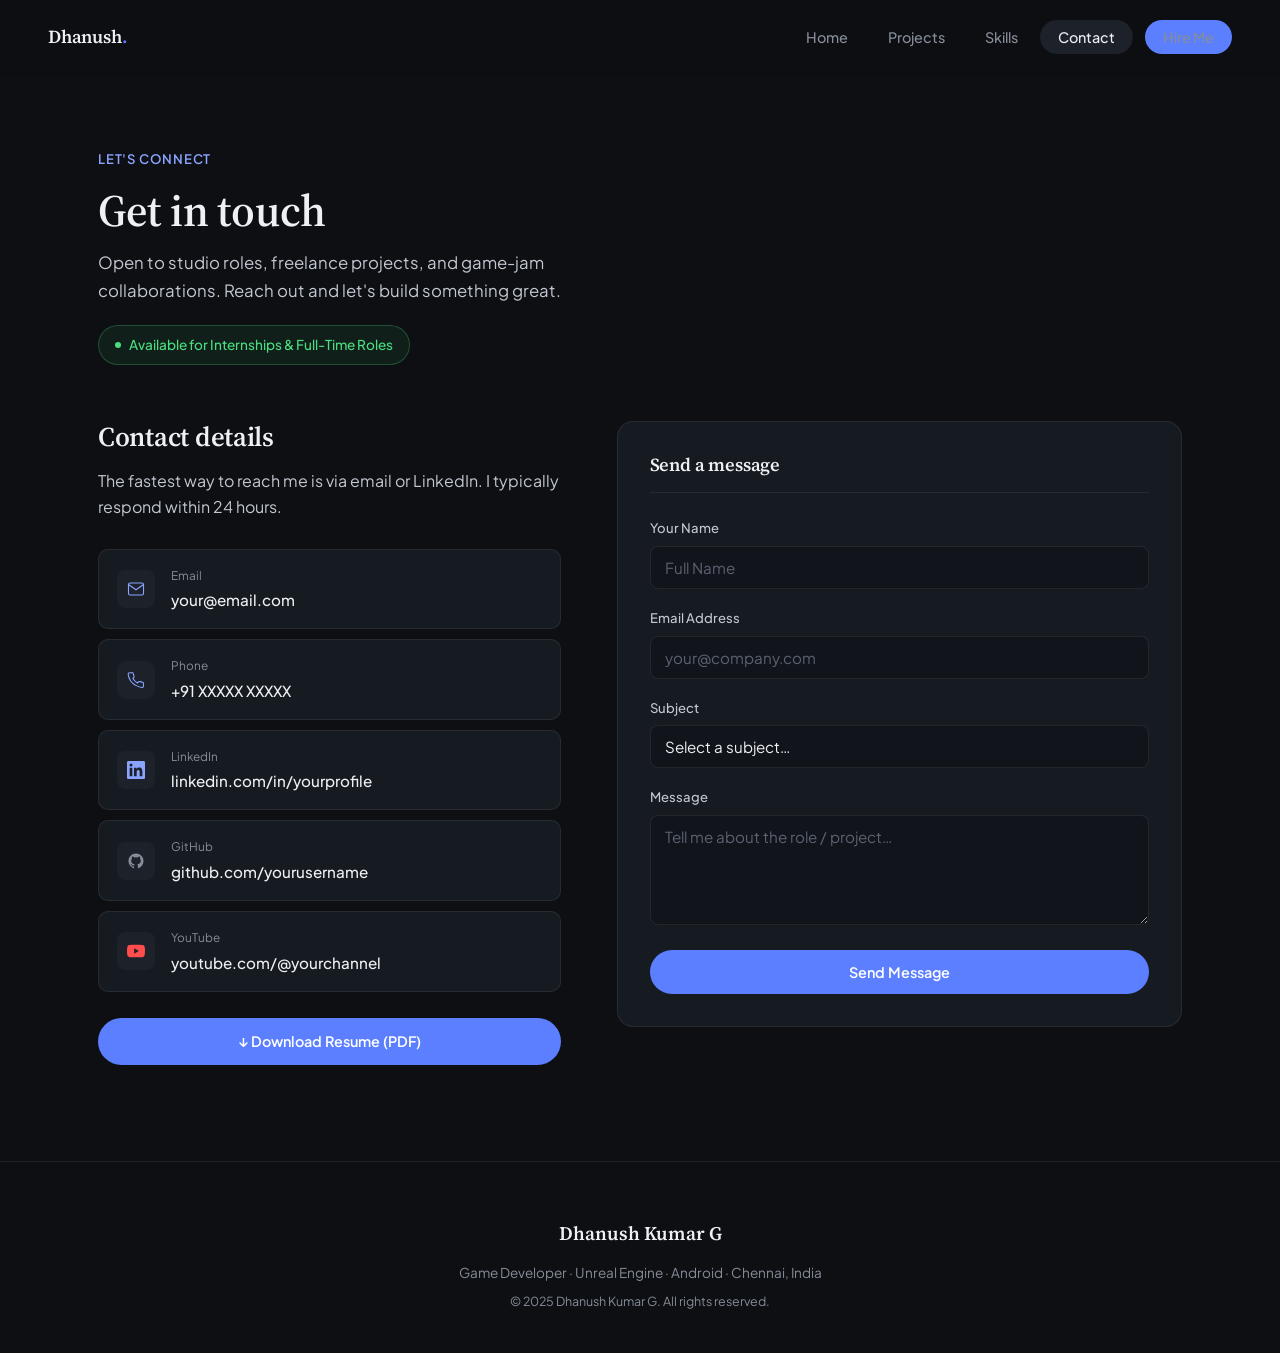
==== contact.html @ fd30767d "Donenewprofessional" ====
<!DOCTYPE html>
<html lang="en">
<head>
  <meta charset="UTF-8">
  <meta name="viewport" content="width=device-width, initial-scale=1.0">
  <title>Contact | Dhanush Kumar G</title>
  <link rel="preconnect" href="https://fonts.googleapis.com">
  <link rel="preconnect" href="https://fonts.gstatic.com" crossorigin>
  <link href="https://fonts.googleapis.com/css2?family=Plus+Jakarta+Sans:wght@300;400;500;600;700;800&family=Source+Serif+4:opsz,wght@8..60,400;8..60,500;8..60,600&display=swap" rel="stylesheet">
  <link rel="stylesheet" href="style.css">
</head>
<body>

<!-- NAVBAR -->
<nav class="navbar" id="navbar">
  <div class="logo">Dhanush<span>.</span></div>
  <button class="nav-toggle" id="navToggle" aria-label="Toggle navigation">
    <span></span><span></span><span></span>
  </button>
  <ul class="nav-links" id="navLinks">
    <li><a href="index.html">Home</a></li>
    <li><a href="projects.html">Projects</a></li>
    <li><a href="skills.html">Skills</a></li>
    <li><a href="contact.html" class="active">Contact</a></li>
    <li><a href="contact.html" class="nav-cta">Hire Me</a></li>
  </ul>
</nav>

<div class="page-content">

  <div class="page-header reveal">
    <div class="section-label">Let's Connect</div>
    <h1>Get in touch</h1>
    <p>
      Open to studio roles, freelance projects, and game-jam collaborations.
      Reach out and let's build something great.
    </p>
    <div style="margin-top:20px;">
      <div class="avail-badge">
        <span class="avail-dot"></span>
        Available for Internships &amp; Full-Time Roles
      </div>
    </div>
  </div>

  <div class="section" style="padding-top:16px;">
    <div class="contact-wrap">

      <!-- LEFT: Contact Info -->
      <div class="contact-info reveal">
        <h2>Contact details</h2>
        <p>The fastest way to reach me is via email or LinkedIn. I typically respond within 24 hours.</p>

        <div class="contact-links">

          <!-- EMAIL — 🔥 REPLACE -->
          <a href="mailto:your@email.com" class="contact-link-item">
            <div class="contact-link-icon">
              <svg viewBox="0 0 24 24" fill="none" stroke="var(--accent-light)" stroke-width="1.5" width="18" height="18">
                <path d="M4 4h16c1.1 0 2 .9 2 2v12c0 1.1-.9 2-2 2H4c-1.1 0-2-.9-2-2V6c0-1.1.9-2 2-2z"/>
                <polyline points="22,6 12,13 2,6"/>
              </svg>
            </div>
            <div>
              <div class="contact-link-label">Email</div>
              <div class="contact-link-value">your@email.com</div>
            </div>
          </a>

          <!-- PHONE — 🔥 REPLACE or remove -->
          <a href="tel:+91XXXXXXXXXX" class="contact-link-item">
            <div class="contact-link-icon">
              <svg viewBox="0 0 24 24" fill="none" stroke="var(--accent-light)" stroke-width="1.5" width="18" height="18">
                <path d="M22 16.92v3a2 2 0 0 1-2.18 2 19.79 19.79 0 0 1-8.63-3.07A19.5 19.5 0 0 1 4.69 13 19.79 19.79 0 0 1 1.61 4.45 2 2 0 0 1 3.58 2.25h3a2 2 0 0 1 2 1.72c.127.96.361 1.903.7 2.81a2 2 0 0 1-.45 2.11L7.91 9.91a16 16 0 0 0 6 6l1.27-1.27a2 2 0 0 1 2.11-.45c.907.339 1.85.573 2.81.7A2 2 0 0 1 22 16.92z"/>
              </svg>
            </div>
            <div>
              <div class="contact-link-label">Phone</div>
              <div class="contact-link-value">+91 XXXXX XXXXX</div>
            </div>
          </a>

          <!-- LINKEDIN — 🔥 REPLACE -->
          <a href="https://linkedin.com/in/yourprofile" target="_blank" class="contact-link-item">
            <div class="contact-link-icon">
              <svg viewBox="0 0 24 24" fill="var(--accent-light)" width="18" height="18">
                <path d="M20.447 20.452h-3.554v-5.569c0-1.328-.027-3.037-1.852-3.037-1.853 0-2.136 1.445-2.136 2.939v5.667H9.351V9h3.414v1.561h.046c.477-.9 1.637-1.85 3.37-1.85 3.601 0 4.267 2.37 4.267 5.455v6.286zM5.337 7.433a2.062 2.062 0 0 1-2.063-2.065 2.064 2.064 0 1 1 2.063 2.065zm1.782 13.019H3.555V9h3.564v11.452zM22.225 0H1.771C.792 0 0 .774 0 1.729v20.542C0 23.227.792 24 1.771 24h20.451C23.2 24 24 23.227 24 22.271V1.729C24 .774 23.2 0 22.222 0h.003z"/>
              </svg>
            </div>
            <div>
              <div class="contact-link-label">LinkedIn</div>
              <div class="contact-link-value">linkedin.com/in/yourprofile</div>
            </div>
          </a>

          <!-- GITHUB — 🔥 REPLACE -->
          <a href="https://github.com/yourusername" target="_blank" class="contact-link-item">
            <div class="contact-link-icon">
              <svg viewBox="0 0 24 24" fill="var(--muted)" width="18" height="18">
                <path d="M12 2C6.477 2 2 6.484 2 12.017c0 4.425 2.865 8.18 6.839 9.504.5.092.682-.217.682-.483 0-.237-.008-.868-.013-1.703-2.782.605-3.369-1.343-3.369-1.343-.454-1.158-1.11-1.466-1.11-1.466-.908-.62.069-.608.069-.608 1.003.07 1.531 1.032 1.531 1.032.892 1.53 2.341 1.088 2.91.832.092-.647.35-1.088.636-1.338-2.22-.253-4.555-1.113-4.555-4.951 0-1.093.39-1.988 1.029-2.688-.103-.253-.446-1.272.098-2.65 0 0 .84-.27 2.75 1.026A9.564 9.564 0 0 1 12 6.844a9.59 9.59 0 0 1 2.504.337c1.909-1.296 2.747-1.027 2.747-1.027.546 1.379.202 2.398.1 2.651.64.7 1.028 1.595 1.028 2.688 0 3.848-2.339 4.695-4.566 4.943.359.309.678.92.678 1.855 0 1.338-.012 2.419-.012 2.747 0 .268.18.58.688.482A10.019 10.019 0 0 0 22 12.017C22 6.484 17.522 2 12 2z"/>
              </svg>
            </div>
            <div>
              <div class="contact-link-label">GitHub</div>
              <div class="contact-link-value">github.com/yourusername</div>
            </div>
          </a>

          <!-- YOUTUBE — 🔥 REPLACE -->
          <a href="https://youtube.com/@yourchannel" target="_blank" class="contact-link-item">
            <div class="contact-link-icon">
              <svg viewBox="0 0 24 24" fill="#ff4d4d" width="18" height="18">
                <path d="M23.498 6.186a3.016 3.016 0 0 0-2.122-2.136C19.505 3.545 12 3.545 12 3.545s-7.505 0-9.377.505A3.017 3.017 0 0 0 .502 6.186C0 8.07 0 12 0 12s0 3.93.502 5.814a3.016 3.016 0 0 0 2.122 2.136c1.871.505 9.376.505 9.376.505s7.505 0 9.377-.505a3.015 3.015 0 0 0 2.122-2.136C24 15.93 24 12 24 12s0-3.93-.502-5.814zM9.545 15.568V8.432L15.818 12l-6.273 3.568z"/>
              </svg>
            </div>
            <div>
              <div class="contact-link-label">YouTube</div>
              <div class="contact-link-value">youtube.com/@yourchannel</div>
            </div>
          </a>

        </div>

        <div style="margin-top:26px;">
          <a href="assets/resume.pdf" download class="btn btn-primary" style="width:100%;justify-content:center;">
            ↓ Download Resume (PDF)
          </a>
        </div>
      </div>

      <!-- RIGHT: Contact Form -->
      <div class="contact-form reveal">
        <h3>Send a message</h3>

        <!-- 🔥 REPLACE YOUR_FORMSPREE_ID — set up at https://formspree.io -->
        <form id="contactForm" action="https://formspree.io/f/YOUR_FORMSPREE_ID" method="POST">

          <div class="form-group">
            <label for="name">Your Name</label>
            <input type="text" id="name" name="name" placeholder="Full Name" required>
          </div>

          <div class="form-group">
            <label for="email">Email Address</label>
            <input type="email" id="email" name="email" placeholder="your@company.com" required>
          </div>

          <div class="form-group">
            <label for="subject">Subject</label>
            <select id="subject" name="subject">
              <option value="">Select a subject…</option>
              <option value="job">Job / Internship Opportunity</option>
              <option value="freelance">Freelance Project</option>
              <option value="collab">Game Jam / Collaboration</option>
              <option value="other">Other</option>
            </select>
          </div>

          <div class="form-group">
            <label for="message">Message</label>
            <textarea id="message" name="message" placeholder="Tell me about the role / project…" required></textarea>
          </div>

          <button type="submit" class="btn btn-primary" style="width:100%;justify-content:center;padding:13px;">
            Send Message
          </button>

          <div id="formMsg" style="display:none;margin-top:14px;padding:11px;border-radius:8px;font-size:0.85rem;text-align:center;"></div>
        </form>
      </div>

    </div>
  </div>
</div>

<footer>
  <div class="footer-logo">Dhanush Kumar G</div>
  <p>Game Developer · Unreal Engine · Android · Chennai, India</p>
  <p style="font-size:0.78rem;">© 2025 Dhanush Kumar G. All rights reserved.</p>
</footer>

<script src="script.js"></script>
</body>
</html>
---- style.css ----
/* ============================================================
   DHANUSH KUMAR G — Professional Portfolio
   Clean dark theme · slate + indigo accent · refined type
   ============================================================ */

@import url('https://fonts.googleapis.com/css2?family=Plus+Jakarta+Sans:wght@300;400;500;600;700;800&family=Source+Serif+4:opsz,wght@8..60,400;8..60,500;8..60,600&display=swap');

/* ── CSS VARIABLES ───────────────────────────────────────────── */
:root {
  --bg:           #0d0f12;
  --bg-soft:      #11141a;
  --surface:      #161a21;
  --surface-2:    #1c212a;
  --border:       rgba(255,255,255,0.08);
  --border-2:     rgba(255,255,255,0.14);

  --accent:       #5b7fff;
  --accent-light: #8aa3ff;
  --accent-dim:   rgba(91,127,255,0.12);

  --text:         #eef0f4;
  --text-soft:    #c2c7d1;
  --muted:        #868d99;
  --muted-2:      #5b6270;

  --success:      #4ade80;

  --font-display: 'Source Serif 4', serif;
  --font-body:    'Plus Jakarta Sans', sans-serif;

  --radius:       10px;
  --radius-lg:    16px;
  --nav-h:        76px;
  --max:          1180px;

  --shadow-card:  0 1px 0 rgba(255,255,255,0.04) inset, 0 10px 30px rgba(0,0,0,0.35);
}

/* ── RESET ───────────────────────────────────────────────────── */
*, *::before, *::after { box-sizing: border-box; margin: 0; padding: 0; }
html { scroll-behavior: smooth; }

body {
  background: var(--bg);
  color: var(--text);
  font-family: var(--font-body);
  font-size: 16px;
  line-height: 1.65;
  -webkit-font-smoothing: antialiased;
}

img { max-width: 100%; display: block; }
a { text-decoration: none; color: inherit; }
button { font-family: inherit; }

h1, h2, h3, h4 {
  font-family: var(--font-display);
  line-height: 1.2;
  font-weight: 600;
  color: var(--text);
  letter-spacing: -0.01em;
}

p { color: var(--text-soft); font-size: 1rem; }

::-webkit-scrollbar { width: 6px; }
::-webkit-scrollbar-track { background: var(--bg); }
::-webkit-scrollbar-thumb { background: var(--border-2); border-radius: 3px; }

/* ── NAVBAR ──────────────────────────────────────────────────── */
.navbar {
  position: fixed;
  top: 0; left: 0; right: 0;
  height: var(--nav-h);
  display: flex;
  align-items: center;
  justify-content: space-between;
  padding: 0 48px;
  z-index: 1000;
  background: rgba(13,15,18,0.7);
  border-bottom: 1px solid transparent;
  backdrop-filter: blur(14px);
  transition: background 0.3s ease, border-color 0.3s ease;
}
.navbar.scrolled {
  background: rgba(13,15,18,0.92);
  border-bottom-color: var(--border);
}

.logo {
  font-family: var(--font-display);
  font-size: 1.15rem;
  font-weight: 600;
  letter-spacing: -0.01em;
  color: var(--text);
}
.logo span { color: var(--accent); }

.nav-links {
  display: flex;
  list-style: none;
  gap: 4px;
  align-items: center;
}

.nav-links a {
  font-family: var(--font-body);
  font-size: 0.9rem;
  font-weight: 500;
  color: var(--muted);
  padding: 8px 18px;
  border-radius: 100px;
  transition: color 0.2s ease, background 0.2s ease;
}
.nav-links a:hover { color: var(--text); background: var(--surface); }
.nav-links a.active { color: var(--text); background: var(--surface-2); }

.nav-cta {
  font-size: 0.85rem;
  font-weight: 600;
  padding: 9px 20px;
  border-radius: 100px;
  background: var(--accent);
  color: #fff;
  margin-left: 8px;
  transition: background 0.2s ease, transform 0.2s ease;
}
.nav-cta:hover { background: var(--accent-light); transform: translateY(-1px); }

.nav-toggle {
  display: none;
  flex-direction: column;
  gap: 5px;
  background: none;
  border: none;
  cursor: pointer;
  padding: 4px;
}
.nav-toggle span {
  display: block;
  width: 22px;
  height: 1.5px;
  background: var(--text);
  transition: transform 0.3s;
}

/* ── HERO ────────────────────────────────────────────────────── */
.hero {
  position: relative;
  padding: calc(var(--nav-h) + 64px) 48px 80px;
  max-width: var(--max);
  margin: 0 auto;
  display: grid;
  grid-template-columns: 1.1fr 0.9fr;
  gap: 56px;
  align-items: center;
  min-height: 88vh;
}

.hero-eyebrow {
  display: inline-flex;
  align-items: center;
  gap: 8px;
  font-size: 0.85rem;
  font-weight: 500;
  color: var(--accent-light);
  background: var(--accent-dim);
  padding: 6px 14px;
  border-radius: 100px;
  margin-bottom: 24px;
}
.hero-eyebrow::before {
  content: '';
  width: 6px; height: 6px;
  border-radius: 50%;
  background: var(--success);
}

.hero-name {
  font-family: var(--font-display);
  font-size: clamp(2.6rem, 4.4vw, 3.8rem);
  font-weight: 600;
  color: var(--text);
  line-height: 1.08;
  margin-bottom: 18px;
}
.hero-name .accent { color: var(--accent-light); font-style: italic; }

.hero-role {
  font-size: 1.15rem;
  color: var(--text-soft);
  margin-bottom: 28px;
  max-width: 480px;
}
.hero-role strong { color: var(--text); font-weight: 600; }

.hero-cta { display: flex; gap: 14px; flex-wrap: wrap; margin-bottom: 36px; }

.hero-meta {
  display: flex;
  gap: 28px;
  flex-wrap: wrap;
  padding-top: 28px;
  border-top: 1px solid var(--border);
  max-width: 480px;
}
.hero-meta-item { display: flex; flex-direction: column; gap: 2px; }
.hero-meta-item .num {
  font-family: var(--font-display);
  font-size: 1.6rem;
  font-weight: 600;
  color: var(--text);
}
.hero-meta-item .label {
  font-size: 0.78rem;
  color: var(--muted);
}

/* Hero image / video slot */
.hero-media {
  position: relative;
  border-radius: var(--radius-lg);
  overflow: hidden;
  background: var(--surface);
  border: 1px solid var(--border);
  aspect-ratio: 4/5;
}
.hero-media img,
.hero-media video {
  width: 100%; height: 100%;
  object-fit: cover;
}
.hero-media-placeholder {
  position: absolute;
  inset: 0;
  display: flex;
  flex-direction: column;
  align-items: center;
  justify-content: center;
  gap: 10px;
  color: var(--muted-2);
  font-size: 0.8rem;
  text-align: center;
  padding: 24px;
}
.hero-media-placeholder svg { width: 36px; height: 36px; opacity: 0.4; }

/* ── BUTTONS ─────────────────────────────────────────────────── */
.btn {
  display: inline-flex;
  align-items: center;
  gap: 8px;
  font-family: var(--font-body);
  font-size: 0.9rem;
  font-weight: 600;
  padding: 12px 26px;
  border-radius: 100px;
  border: none;
  cursor: pointer;
  transition: all 0.2s ease;
}

.btn-primary {
  background: var(--accent);
  color: #fff;
}
.btn-primary:hover { background: var(--accent-light); transform: translateY(-1px); box-shadow: 0 8px 24px rgba(91,127,255,0.3); }

.btn-outline {
  background: transparent;
  color: var(--text);
  border: 1px solid var(--border-2);
}
.btn-outline:hover { border-color: var(--accent); color: var(--accent-light); }

.btn-ghost {
  background: var(--surface);
  color: var(--text-soft);
  border: 1px solid var(--border);
  font-size: 0.85rem;
}
.btn-ghost:hover { border-color: var(--border-2); color: var(--text); }

.btn-sm { padding: 9px 18px; font-size: 0.82rem; }

/* ── SECTIONS ────────────────────────────────────────────────── */
.section {
  max-width: var(--max);
  margin: 0 auto;
  padding: 96px 48px;
}

.section-label {
  font-size: 0.82rem;
  font-weight: 600;
  letter-spacing: 0.06em;
  text-transform: uppercase;
  color: var(--accent-light);
  margin-bottom: 14px;
}

.section-title {
  font-family: var(--font-display);
  font-size: clamp(1.7rem, 3vw, 2.3rem);
  font-weight: 600;
  margin-bottom: 16px;
}

.section-desc {
  color: var(--muted);
  max-width: 560px;
  margin-bottom: 48px;
  font-size: 1.02rem;
}

.divider {
  height: 1px;
  background: var(--border);
  margin: 0 48px;
}

/* ── REVEAL ──────────────────────────────────────────────────── */
.reveal {
  opacity: 0;
  transform: translateY(16px);
  transition: opacity 0.6s ease, transform 0.6s ease;
}
.reveal.visible { opacity: 1; transform: translateY(0); }

/* ── ABOUT ───────────────────────────────────────────────────── */
.about-grid {
  display: grid;
  grid-template-columns: 0.85fr 1.15fr;
  gap: 64px;
  align-items: start;
}

.about-photo-wrap { position: relative; }
.about-photo {
  width: 100%;
  aspect-ratio: 1/1;
  object-fit: cover;
  border-radius: var(--radius-lg);
  border: 1px solid var(--border);
}
.photo-placeholder {
  aspect-ratio: 1/1;
  background: var(--surface);
  border: 1px dashed var(--border-2);
  border-radius: var(--radius-lg);
  display: flex;
  flex-direction: column;
  align-items: center;
  justify-content: center;
  gap: 10px;
  color: var(--muted-2);
  font-size: 0.8rem;
  text-align: center;
  padding: 20px;
}
.photo-placeholder svg { width: 36px; height: 36px; opacity: 0.35; }

.about-text h2 { font-size: clamp(1.6rem, 3vw, 2.1rem); margin-bottom: 20px; }
.about-text p { margin-bottom: 16px; font-size: 1.02rem; }

.info-card {
  display: grid;
  grid-template-columns: 1fr 1fr;
  gap: 0;
  margin-top: 28px;
  border: 1px solid var(--border);
  border-radius: var(--radius);
  overflow: hidden;
}
.info-card > div {
  padding: 16px 20px;
  border-bottom: 1px solid var(--border);
  border-right: 1px solid var(--border);
}
.info-card > div:nth-child(even) { border-right: none; }
.info-card > div:nth-last-child(-n+2) { border-bottom: none; }
.info-card dt {
  font-size: 0.75rem;
  color: var(--muted);
  margin-bottom: 4px;
}
.info-card dd {
  font-size: 0.95rem;
  color: var(--text);
  font-weight: 500;
}

/* ── SKILLS ──────────────────────────────────────────────────── */
.skills-grid {
  display: grid;
  grid-template-columns: repeat(auto-fill, minmax(270px, 1fr));
  gap: 16px;
}

.skill-item {
  padding: 20px 22px;
  background: var(--surface);
  border: 1px solid var(--border);
  border-radius: var(--radius);
  transition: border-color 0.25s, background 0.25s;
}
.skill-item:hover { border-color: var(--border-2); background: var(--surface-2); }

.skill-name {
  font-size: 0.92rem;
  font-weight: 600;
  color: var(--text);
  margin-bottom: 10px;
}
.skill-sub {
  font-size: 0.78rem;
  color: var(--muted);
  margin: -6px 0 10px;
}

.skill-bar-track {
  height: 4px;
  background: var(--border);
  border-radius: 3px;
  overflow: hidden;
}
.skill-bar {
  height: 100%;
  width: 0%;
  border-radius: 3px;
  background: var(--accent);
  transition: width 1s cubic-bezier(0.4,0,0.2,1);
}

/* ── TAGS ────────────────────────────────────────────────────── */
.tag {
  display: inline-block;
  font-size: 0.78rem;
  font-weight: 500;
  padding: 5px 13px;
  background: var(--surface-2);
  border: 1px solid var(--border);
  border-radius: 100px;
  color: var(--text-soft);
}

/* ── PROJECTS ────────────────────────────────────────────────── */
.page-content { padding-top: var(--nav-h); min-height: 100vh; }

.page-header {
  max-width: var(--max);
  margin: 0 auto;
  padding: 72px 48px 40px;
}
.page-header h1 { font-size: clamp(2rem, 4vw, 2.8rem); margin-bottom: 12px; }
.page-header p { max-width: 560px; font-size: 1.05rem; }

.filter-tabs {
  display: flex;
  gap: 8px;
  margin-top: 32px;
  flex-wrap: wrap;
}
.filter-tab {
  font-size: 0.85rem;
  font-weight: 500;
  padding: 9px 20px;
  background: var(--surface);
  border: 1px solid var(--border);
  border-radius: 100px;
  color: var(--muted);
  cursor: pointer;
  transition: all 0.2s;
}
.filter-tab:hover { color: var(--text); border-color: var(--border-2); }
.filter-tab.active {
  background: var(--accent);
  border-color: var(--accent);
  color: #fff;
}

.projects-grid {
  display: grid;
  grid-template-columns: repeat(auto-fill, minmax(340px, 1fr));
  gap: 24px;
  max-width: var(--max);
  margin: 0 auto;
  padding: 0 48px 96px;
}

.project-card {
  background: var(--surface);
  border: 1px solid var(--border);
  border-radius: var(--radius-lg);
  overflow: hidden;
  transition: transform 0.25s ease, border-color 0.25s ease, box-shadow 0.25s ease;
  display: flex;
  flex-direction: column;
}
.project-card:hover {
  transform: translateY(-3px);
  border-color: var(--border-2);
  box-shadow: var(--shadow-card);
}
.project-card.featured { grid-column: span 2; }

.project-media {
  position: relative;
  aspect-ratio: 16/9;
  background: var(--bg-soft);
  overflow: hidden;
}
.project-media img,
.project-media video {
  width: 100%; height: 100%;
  object-fit: cover;
}
.project-media-placeholder {
  position: absolute;
  inset: 0;
  display: flex;
  flex-direction: column;
  align-items: center;
  justify-content: center;
  gap: 8px;
  color: var(--muted-2);
  font-size: 0.75rem;
  text-align: center;
}
.project-media-placeholder svg { width: 28px; height: 28px; opacity: 0.4; }

.project-badge {
  position: absolute;
  top: 12px; left: 12px;
  font-size: 0.72rem;
  font-weight: 600;
  padding: 5px 12px;
  border-radius: 100px;
  background: rgba(13,15,18,0.75);
  backdrop-filter: blur(6px);
  color: var(--text);
  border: 1px solid var(--border-2);
}

.project-play {
  position: absolute;
  inset: 0;
  display: flex;
  align-items: center;
  justify-content: center;
  background: rgba(13,15,18,0);
  transition: background 0.25s ease;
  cursor: pointer;
}
.project-play:hover { background: rgba(13,15,18,0.35); }
.project-play-icon {
  width: 52px; height: 52px;
  border-radius: 50%;
  background: rgba(255,255,255,0.92);
  display: flex;
  align-items: center;
  justify-content: center;
  opacity: 0;
  transform: scale(0.85);
  transition: opacity 0.25s ease, transform 0.25s ease;
}
.project-play:hover .project-play-icon { opacity: 1; transform: scale(1); }
.project-play-icon svg { width: 18px; height: 18px; fill: var(--bg); margin-left: 2px; }

.project-body { padding: 24px; flex: 1; display: flex; flex-direction: column; }

.project-meta {
  display: flex;
  justify-content: space-between;
  margin-bottom: 10px;
  font-size: 0.78rem;
  color: var(--muted);
}

.project-body h3 {
  font-size: 1.15rem;
  margin-bottom: 10px;
}

.project-body p {
  font-size: 0.92rem;
  color: var(--muted);
  margin-bottom: 16px;
  flex: 1;
}

.project-tags {
  display: flex;
  gap: 6px;
  flex-wrap: wrap;
  margin-bottom: 20px;
}

.project-links { display: flex; gap: 10px; flex-wrap: wrap; }

/* ── VIDEO EMBED ─────────────────────────────────────────────── */
.yt-embed-wrap {
  position: relative;
  padding-bottom: 56.25%;
  height: 0;
  overflow: hidden;
}
.yt-embed-wrap iframe {
  position: absolute; inset: 0;
  width: 100%; height: 100%;
  border: 0;
}

.video-frame {
  border-radius: var(--radius-lg);
  overflow: hidden;
  border: 1px solid var(--border);
}
.video-caption { padding: 24px 28px; background: var(--surface); border-top: 1px solid var(--border); }

/* ── CONTACT ─────────────────────────────────────────────────── */
.contact-wrap {
  display: grid;
  grid-template-columns: 0.9fr 1.1fr;
  gap: 56px;
  align-items: start;
}

.contact-info h2 { font-size: 1.7rem; margin-bottom: 14px; }
.contact-info p { margin-bottom: 28px; }

.contact-links { display: flex; flex-direction: column; gap: 10px; }

.contact-link-item {
  display: flex;
  align-items: center;
  gap: 16px;
  padding: 16px 18px;
  background: var(--surface);
  border: 1px solid var(--border);
  border-radius: var(--radius);
  transition: border-color 0.2s, transform 0.2s;
}
.contact-link-item:hover { border-color: var(--border-2); transform: translateX(3px); }

.contact-link-icon {
  width: 38px; height: 38px;
  display: flex; align-items: center; justify-content: center;
  background: var(--surface-2);
  border-radius: 8px;
  flex-shrink: 0;
}

.contact-link-label { font-size: 0.74rem; color: var(--muted); margin-bottom: 2px; }
.contact-link-value { font-size: 0.95rem; color: var(--text); font-weight: 500; }

.contact-form {
  background: var(--surface);
  border: 1px solid var(--border);
  border-radius: var(--radius-lg);
  padding: 32px;
}
.contact-form h3 {
  font-size: 1.15rem;
  margin-bottom: 24px;
  padding-bottom: 16px;
  border-bottom: 1px solid var(--border);
}

.form-group { margin-bottom: 18px; }
.form-group label {
  display: block;
  font-size: 0.82rem;
  font-weight: 500;
  color: var(--text-soft);
  margin-bottom: 7px;
}

.form-group input,
.form-group select,
.form-group textarea {
  width: 100%;
  background: var(--bg-soft);
  border: 1px solid var(--border);
  border-radius: 8px;
  padding: 11px 14px;
  font-family: var(--font-body);
  font-size: 0.95rem;
  color: var(--text);
  outline: none;
  transition: border-color 0.2s;
  -webkit-appearance: none;
}
.form-group select option { background: var(--surface); }
.form-group input:focus,
.form-group select:focus,
.form-group textarea:focus { border-color: var(--accent); }
.form-group input::placeholder,
.form-group textarea::placeholder { color: var(--muted-2); }
.form-group textarea { resize: vertical; min-height: 110px; }

.avail-badge {
  display: inline-flex;
  align-items: center;
  gap: 8px;
  font-size: 0.85rem;
  font-weight: 500;
  padding: 8px 16px;
  background: rgba(74,222,128,0.08);
  border: 1px solid rgba(74,222,128,0.25);
  border-radius: 100px;
  color: var(--success);
}
.avail-dot { width: 6px; height: 6px; border-radius: 50%; background: var(--success); }

/* ── EDUCATION ───────────────────────────────────────────────── */
.edu-card {
  padding: 24px 26px;
  background: var(--surface);
  border: 1px solid var(--border);
  border-radius: var(--radius);
  position: relative;
}
.edu-card-header {
  display: flex;
  justify-content: space-between;
  align-items: flex-start;
  flex-wrap: wrap;
  gap: 8px;
  margin-bottom: 10px;
}
.edu-card h3 { font-size: 1.02rem; margin-bottom: 4px; }
.edu-card p { font-size: 0.9rem; margin: 0; color: var(--muted); }
.edu-year {
  font-size: 0.78rem;
  font-weight: 600;
  color: var(--accent-light);
  background: var(--accent-dim);
  padding: 4px 12px;
  border-radius: 100px;
  white-space: nowrap;
}
.edu-note { font-size: 0.88rem; color: var(--muted); margin-top: 8px; }

/* ── FOOTER ──────────────────────────────────────────────────── */
footer {
  border-top: 1px solid var(--border);
  text-align: center;
  padding: 56px 24px 36px;
}
.footer-logo {
  font-family: var(--font-display);
  font-size: 1.2rem;
  font-weight: 600;
  margin-bottom: 12px;
}
footer p { font-size: 0.85rem; color: var(--muted); margin-bottom: 6px; }
.footer-social-row {
  display: flex;
  gap: 14px;
  justify-content: center;
  margin: 20px 0;
}
.footer-social-link {
  width: 38px; height: 38px;
  display: flex; align-items: center; justify-content: center;
  background: var(--surface);
  border: 1px solid var(--border);
  border-radius: 50%;
  color: var(--muted);
  transition: all 0.2s;
}
.footer-social-link:hover { color: var(--text); border-color: var(--border-2); }

/* ── RESPONSIVE ──────────────────────────────────────────────── */
@media (max-width: 900px) {
  .hero { grid-template-columns: 1fr; padding-top: calc(var(--nav-h) + 40px); }
  .hero-media { order: -1; aspect-ratio: 16/10; }
  .about-grid { grid-template-columns: 1fr; gap: 36px; }
  .contact-wrap { grid-template-columns: 1fr; }
  .project-card.featured { grid-column: span 1; }
  .projects-grid { grid-template-columns: 1fr; padding: 0 24px 64px; }
  .section { padding: 64px 24px; }
  .page-header { padding: 56px 24px 32px; }
}

@media (max-width: 600px) {
  .navbar { padding: 0 20px; }
  .nav-links {
    display: none;
    flex-direction: column;
    position: fixed;
    top: var(--nav-h); left: 0; right: 0;
    background: rgba(13,15,18,0.98);
    padding: 16px;
    gap: 4px;
    border-bottom: 1px solid var(--border);
    align-items: stretch;
  }
  .nav-links.open { display: flex; }
  .nav-links a { text-align: center; padding: 12px; }
  .nav-toggle { display: flex; }
  .nav-cta { display: none; }
  .hero { padding-left: 24px; padding-right: 24px; }
  .hero-meta { gap: 20px; }
}
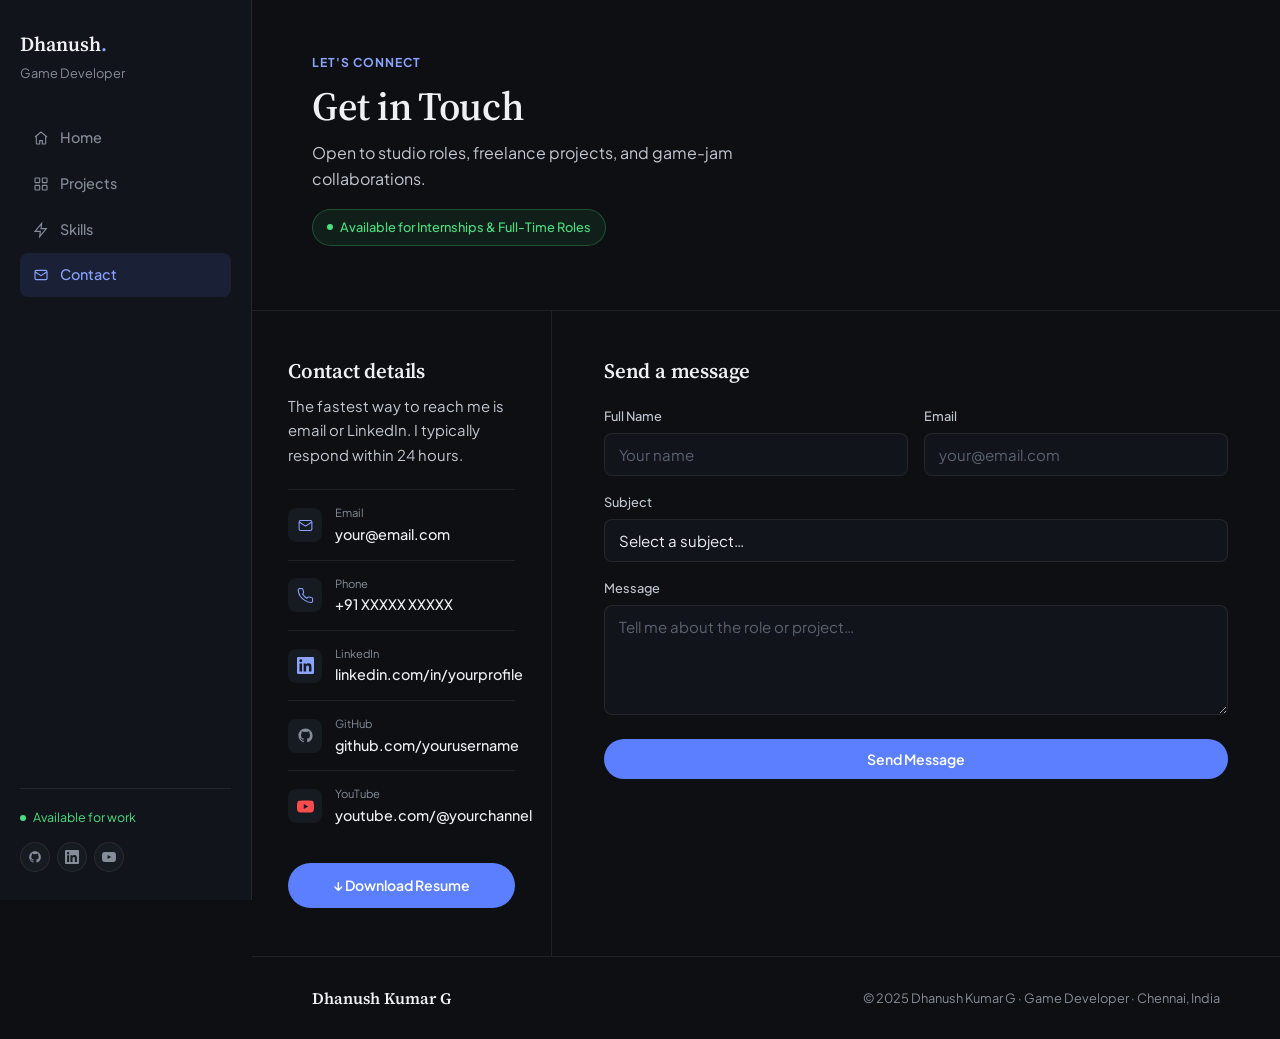
==== commit 36d26438: "New" ====
--- a/contact.html
+++ b/contact.html
@@ -1,152 +1,102 @@
 <!DOCTYPE html>
 <html lang="en">
 <head>
-  <meta charset="UTF-8">
-  <meta name="viewport" content="width=device-width, initial-scale=1.0">
-  <title>Contact | Dhanush Kumar G</title>
-  <link rel="preconnect" href="https://fonts.googleapis.com">
-  <link rel="preconnect" href="https://fonts.gstatic.com" crossorigin>
-  <link href="https://fonts.googleapis.com/css2?family=Plus+Jakarta+Sans:wght@300;400;500;600;700;800&family=Source+Serif+4:opsz,wght@8..60,400;8..60,500;8..60,600&display=swap" rel="stylesheet">
-  <link rel="stylesheet" href="style.css">
+<meta charset="UTF-8">
+<meta name="viewport" content="width=device-width, initial-scale=1.0">
+<title>Contact | Dhanush Kumar G</title>
+<link rel="preconnect" href="https://fonts.googleapis.com">
+<link rel="preconnect" href="https://fonts.gstatic.com" crossorigin>
+<link href="https://fonts.googleapis.com/css2?family=Plus+Jakarta+Sans:wght@300;400;500;600;700;800&family=Source+Serif+4:opsz,wght@8..60,400;8..60,500;8..60,600&display=swap" rel="stylesheet">
+<link rel="stylesheet" href="style.css">
 </head>
 <body>
+<div class="app-shell">
 
-<!-- NAVBAR -->
-<nav class="navbar" id="navbar">
-  <div class="logo">Dhanush<span>.</span></div>
-  <button class="nav-toggle" id="navToggle" aria-label="Toggle navigation">
-    <span></span><span></span><span></span>
-  </button>
-  <ul class="nav-links" id="navLinks">
-    <li><a href="index.html">Home</a></li>
-    <li><a href="projects.html">Projects</a></li>
-    <li><a href="skills.html">Skills</a></li>
-    <li><a href="contact.html" class="active">Contact</a></li>
-    <li><a href="contact.html" class="nav-cta">Hire Me</a></li>
+<!-- SIDEBAR -->
+<aside class="sidebar">
+  <div class="sb-logo">Dhanush<span>.</span></div>
+  <div class="sb-role">Game Developer</div>
+  <ul class="sb-nav">
+    <li><a href="index.html"><svg viewBox="0 0 24 24" fill="none" stroke="currentColor" stroke-width="1.7"><path d="M3 10.5L12 3l9 7.5"/><path d="M5 9.5V20a1 1 0 001 1h4v-5h4v5h4a1 1 0 001-1V9.5"/></svg>Home</a></li>
+    <li><a href="projects.html"><svg viewBox="0 0 24 24" fill="none" stroke="currentColor" stroke-width="1.7"><rect x="3" y="3" width="7" height="7" rx="1"/><rect x="14" y="3" width="7" height="7" rx="1"/><rect x="3" y="14" width="7" height="7" rx="1"/><rect x="14" y="14" width="7" height="7" rx="1"/></svg>Projects</a></li>
+    <li><a href="skills.html"><svg viewBox="0 0 24 24" fill="none" stroke="currentColor" stroke-width="1.7"><path d="M13 2L3 14h8l-1 8 10-12h-8l1-8z"/></svg>Skills</a></li>
+    <li><a href="contact.html" class="active"><svg viewBox="0 0 24 24" fill="none" stroke="currentColor" stroke-width="1.7"><rect x="3" y="5" width="18" height="14" rx="2"/><path d="M3 7l9 6 9-6"/></svg>Contact</a></li>
   </ul>
-</nav>
+  <div class="sb-footer">
+    <div class="sb-avail"><span class="sb-avail-dot"></span>Available for work</div>
+    <div class="sb-social">
+      <a href="https://github.com/yourusername" target="_blank" aria-label="GitHub"><svg viewBox="0 0 24 24" fill="currentColor" width="14" height="14"><path d="M12 2C6.477 2 2 6.484 2 12.017c0 4.425 2.865 8.18 6.839 9.504.5.092.682-.217.682-.483 0-.237-.008-.868-.013-1.703-2.782.605-3.369-1.343-3.369-1.343-.454-1.158-1.11-1.466-1.11-1.466-.908-.62.069-.608.069-.608 1.003.07 1.531 1.032 1.531 1.032.892 1.53 2.341 1.088 2.91.832.092-.647.35-1.088.636-1.338-2.22-.253-4.555-1.113-4.555-4.951 0-1.093.39-1.988 1.029-2.688-.103-.253-.446-1.272.098-2.65 0 0 .84-.27 2.75 1.026A9.564 9.564 0 0112 6.844a9.59 9.59 0 012.504.337c1.909-1.296 2.747-1.027 2.747-1.027.546 1.379.202 2.398.1 2.651.64.7 1.028 1.595 1.028 2.688 0 3.848-2.339 4.695-4.566 4.943.359.309.678.92.678 1.855 0 1.338-.012 2.419-.012 2.747 0 .268.18.58.688.482A10.019 10.019 0 0022 12.017C22 6.484 17.522 2 12 2z"/></svg></a>
+      <a href="https://linkedin.com/in/yourprofile" target="_blank" aria-label="LinkedIn"><svg viewBox="0 0 24 24" fill="currentColor" width="14" height="14"><path d="M20.447 20.452h-3.554v-5.569c0-1.328-.027-3.037-1.852-3.037-1.853 0-2.136 1.445-2.136 2.939v5.667H9.351V9h3.414v1.561h.046c.477-.9 1.637-1.85 3.37-1.85 3.601 0 4.267 2.37 4.267 5.455v6.286zM5.337 7.433a2.062 2.062 0 01-2.063-2.065 2.064 2.064 0 112.063 2.065zm1.782 13.019H3.555V9h3.564v11.452zM22.225 0H1.771C.792 0 0 .774 0 1.729v20.542C0 23.227.792 24 1.771 24h20.451C23.2 24 24 23.227 24 22.271V1.729C24 .774 23.2 0 22.222 0h.003z"/></svg></a>
+      <a href="https://youtube.com/@yourchannel" target="_blank" aria-label="YouTube"><svg viewBox="0 0 24 24" fill="currentColor" width="14" height="14"><path d="M23.498 6.186a3.016 3.016 0 00-2.122-2.136C19.505 3.545 12 3.545 12 3.545s-7.505 0-9.377.505A3.017 3.017 0 00.502 6.186C0 8.07 0 12 0 12s0 3.93.502 5.814a3.016 3.016 0 002.122 2.136c1.871.505 9.376.505 9.376.505s7.505 0 9.377-.505a3.015 3.015 0 002.122-2.136C24 15.93 24 12 24 12s0-3.93-.502-5.814zM9.545 15.568V8.432L15.818 12l-6.273 3.568z"/></svg></a>
+    </div>
+  </div>
+</aside>
 
-<div class="page-content">
+<!-- MOBILE -->
+<header class="topbar"><div class="tb-logo">Dhanush<span>.</span></div><button class="tb-toggle" id="tbToggle"><span></span><span></span><span></span></button></header>
+<nav class="mob-nav" id="mobNav"><a href="index.html">Home</a><a href="projects.html">Projects</a><a href="skills.html">Skills</a><a href="contact.html" class="active">Contact</a></nav>
 
-  <div class="page-header reveal">
-    <div class="section-label">Let's Connect</div>
-    <h1>Get in touch</h1>
-    <p>
-      Open to studio roles, freelance projects, and game-jam collaborations.
-      Reach out and let's build something great.
-    </p>
-    <div style="margin-top:20px;">
-      <div class="avail-badge">
-        <span class="avail-dot"></span>
-        Available for Internships &amp; Full-Time Roles
+<main class="main">
+
+  <div class="page-hdr">
+    <div class="sec-tag">Let's Connect</div>
+    <h1>Get in Touch</h1>
+    <p>Open to studio roles, freelance projects, and game-jam collaborations.</p>
+    <div class="avail-pill" style="margin-top:16px;"><span class="dot"></span>Available for Internships &amp; Full-Time Roles</div>
+  </div>
+
+  <div class="contact-split">
+
+    <!-- LEFT RAIL -->
+    <div class="contact-left reveal">
+      <h2>Contact details</h2>
+      <p>The fastest way to reach me is email or LinkedIn. I typically respond within 24 hours.</p>
+
+      <!-- EMAIL — 🔥 REPLACE -->
+      <a href="mailto:your@email.com" class="cl-item" style="display:flex;align-items:center;gap:13px;padding:13px 0;border-top:1px solid var(--border);text-decoration:none;">
+        <div class="cl-icon"><svg viewBox="0 0 24 24" fill="none" stroke="var(--accent-lt)" stroke-width="1.5" width="17" height="17"><rect x="3" y="5" width="18" height="14" rx="2"/><path d="M3 7l9 6 9-6"/></svg></div>
+        <div><div class="cl-label">Email</div><div class="cl-val">your@email.com</div></div>
+      </a>
+
+      <!-- PHONE — 🔥 REPLACE or remove -->
+      <a href="tel:+91XXXXXXXXXX" class="cl-item" style="display:flex;align-items:center;gap:13px;padding:13px 0;border-top:1px solid var(--border);text-decoration:none;">
+        <div class="cl-icon"><svg viewBox="0 0 24 24" fill="none" stroke="var(--accent-lt)" stroke-width="1.5" width="17" height="17"><path d="M22 16.92v3a2 2 0 01-2.18 2 19.79 19.79 0 01-8.63-3.07A19.5 19.5 0 014.69 13 19.79 19.79 0 011.61 4.45 2 2 0 013.58 2.25h3a2 2 0 012 1.72c.127.96.361 1.903.7 2.81a2 2 0 01-.45 2.11L7.91 9.91a16 16 0 006 6l1.27-1.27a2 2 0 012.11-.45c.907.339 1.85.573 2.81.7A2 2 0 0122 16.92z"/></svg></div>
+        <div><div class="cl-label">Phone</div><div class="cl-val">+91 XXXXX XXXXX</div></div>
+      </a>
+
+      <!-- LINKEDIN — 🔥 REPLACE -->
+      <a href="https://linkedin.com/in/yourprofile" target="_blank" class="cl-item" style="display:flex;align-items:center;gap:13px;padding:13px 0;border-top:1px solid var(--border);text-decoration:none;">
+        <div class="cl-icon"><svg viewBox="0 0 24 24" fill="var(--accent-lt)" width="17" height="17"><path d="M20.447 20.452h-3.554v-5.569c0-1.328-.027-3.037-1.852-3.037-1.853 0-2.136 1.445-2.136 2.939v5.667H9.351V9h3.414v1.561h.046c.477-.9 1.637-1.85 3.37-1.85 3.601 0 4.267 2.37 4.267 5.455v6.286zM5.337 7.433a2.062 2.062 0 01-2.063-2.065 2.064 2.064 0 112.063 2.065zm1.782 13.019H3.555V9h3.564v11.452zM22.225 0H1.771C.792 0 0 .774 0 1.729v20.542C0 23.227.792 24 1.771 24h20.451C23.2 24 24 23.227 24 22.271V1.729C24 .774 23.2 0 22.222 0h.003z"/></svg></div>
+        <div><div class="cl-label">LinkedIn</div><div class="cl-val">linkedin.com/in/yourprofile</div></div>
+      </a>
+
+      <!-- GITHUB — 🔥 REPLACE -->
+      <a href="https://github.com/yourusername" target="_blank" class="cl-item" style="display:flex;align-items:center;gap:13px;padding:13px 0;border-top:1px solid var(--border);text-decoration:none;">
+        <div class="cl-icon"><svg viewBox="0 0 24 24" fill="var(--muted)" width="17" height="17"><path d="M12 2C6.477 2 2 6.484 2 12.017c0 4.425 2.865 8.18 6.839 9.504.5.092.682-.217.682-.483 0-.237-.008-.868-.013-1.703-2.782.605-3.369-1.343-3.369-1.343-.454-1.158-1.11-1.466-1.11-1.466-.908-.62.069-.608.069-.608 1.003.07 1.531 1.032 1.531 1.032.892 1.53 2.341 1.088 2.91.832.092-.647.35-1.088.636-1.338-2.22-.253-4.555-1.113-4.555-4.951 0-1.093.39-1.988 1.029-2.688-.103-.253-.446-1.272.098-2.65 0 0 .84-.27 2.75 1.026A9.564 9.564 0 0112 6.844a9.59 9.59 0 012.504.337c1.909-1.296 2.747-1.027 2.747-1.027.546 1.379.202 2.398.1 2.651.64.7 1.028 1.595 1.028 2.688 0 3.848-2.339 4.695-4.566 4.943.359.309.678.92.678 1.855 0 1.338-.012 2.419-.012 2.747 0 .268.18.58.688.482A10.019 10.019 0 0022 12.017C22 6.484 17.522 2 12 2z"/></svg></div>
+        <div><div class="cl-label">GitHub</div><div class="cl-val">github.com/yourusername</div></div>
+      </a>
+
+      <!-- YOUTUBE — 🔥 REPLACE -->
+      <a href="https://youtube.com/@yourchannel" target="_blank" class="cl-item" style="display:flex;align-items:center;gap:13px;padding:13px 0;border-top:1px solid var(--border);text-decoration:none;">
+        <div class="cl-icon"><svg viewBox="0 0 24 24" fill="#ff4d4d" width="17" height="17"><path d="M23.498 6.186a3.016 3.016 0 00-2.122-2.136C19.505 3.545 12 3.545 12 3.545s-7.505 0-9.377.505A3.017 3.017 0 00.502 6.186C0 8.07 0 12 0 12s0 3.93.502 5.814a3.016 3.016 0 002.122 2.136c1.871.505 9.376.505 9.376.505s7.505 0 9.377-.505a3.015 3.015 0 002.122-2.136C24 15.93 24 12 24 12s0-3.93-.502-5.814zM9.545 15.568V8.432L15.818 12l-6.273 3.568z"/></svg></div>
+        <div><div class="cl-label">YouTube</div><div class="cl-val">youtube.com/@yourchannel</div></div>
+      </a>
+
+      <div class="resume-btn">
+        <!-- 🔥 REPLACE link -->
+        <a href="assets/resume.pdf" download class="btn btn-primary" style="width:100%;justify-content:center;">↓ Download Resume</a>
       </div>
     </div>
-  </div>
 
-  <div class="section" style="padding-top:16px;">
-    <div class="contact-wrap">
-
-      <!-- LEFT: Contact Info -->
-      <div class="contact-info reveal">
-        <h2>Contact details</h2>
-        <p>The fastest way to reach me is via email or LinkedIn. I typically respond within 24 hours.</p>
-
-        <div class="contact-links">
-
-          <!-- EMAIL — 🔥 REPLACE -->
-          <a href="mailto:your@email.com" class="contact-link-item">
-            <div class="contact-link-icon">
-              <svg viewBox="0 0 24 24" fill="none" stroke="var(--accent-light)" stroke-width="1.5" width="18" height="18">
-                <path d="M4 4h16c1.1 0 2 .9 2 2v12c0 1.1-.9 2-2 2H4c-1.1 0-2-.9-2-2V6c0-1.1.9-2 2-2z"/>
-                <polyline points="22,6 12,13 2,6"/>
-              </svg>
-            </div>
-            <div>
-              <div class="contact-link-label">Email</div>
-              <div class="contact-link-value">your@email.com</div>
-            </div>
-          </a>
-
-          <!-- PHONE — 🔥 REPLACE or remove -->
-          <a href="tel:+91XXXXXXXXXX" class="contact-link-item">
-            <div class="contact-link-icon">
-              <svg viewBox="0 0 24 24" fill="none" stroke="var(--accent-light)" stroke-width="1.5" width="18" height="18">
-                <path d="M22 16.92v3a2 2 0 0 1-2.18 2 19.79 19.79 0 0 1-8.63-3.07A19.5 19.5 0 0 1 4.69 13 19.79 19.79 0 0 1 1.61 4.45 2 2 0 0 1 3.58 2.25h3a2 2 0 0 1 2 1.72c.127.96.361 1.903.7 2.81a2 2 0 0 1-.45 2.11L7.91 9.91a16 16 0 0 0 6 6l1.27-1.27a2 2 0 0 1 2.11-.45c.907.339 1.85.573 2.81.7A2 2 0 0 1 22 16.92z"/>
-              </svg>
-            </div>
-            <div>
-              <div class="contact-link-label">Phone</div>
-              <div class="contact-link-value">+91 XXXXX XXXXX</div>
-            </div>
-          </a>
-
-          <!-- LINKEDIN — 🔥 REPLACE -->
-          <a href="https://linkedin.com/in/yourprofile" target="_blank" class="contact-link-item">
-            <div class="contact-link-icon">
-              <svg viewBox="0 0 24 24" fill="var(--accent-light)" width="18" height="18">
-                <path d="M20.447 20.452h-3.554v-5.569c0-1.328-.027-3.037-1.852-3.037-1.853 0-2.136 1.445-2.136 2.939v5.667H9.351V9h3.414v1.561h.046c.477-.9 1.637-1.85 3.37-1.85 3.601 0 4.267 2.37 4.267 5.455v6.286zM5.337 7.433a2.062 2.062 0 0 1-2.063-2.065 2.064 2.064 0 1 1 2.063 2.065zm1.782 13.019H3.555V9h3.564v11.452zM22.225 0H1.771C.792 0 0 .774 0 1.729v20.542C0 23.227.792 24 1.771 24h20.451C23.2 24 24 23.227 24 22.271V1.729C24 .774 23.2 0 22.222 0h.003z"/>
-              </svg>
-            </div>
-            <div>
-              <div class="contact-link-label">LinkedIn</div>
-              <div class="contact-link-value">linkedin.com/in/yourprofile</div>
-            </div>
-          </a>
-
-          <!-- GITHUB — 🔥 REPLACE -->
-          <a href="https://github.com/yourusername" target="_blank" class="contact-link-item">
-            <div class="contact-link-icon">
-              <svg viewBox="0 0 24 24" fill="var(--muted)" width="18" height="18">
-                <path d="M12 2C6.477 2 2 6.484 2 12.017c0 4.425 2.865 8.18 6.839 9.504.5.092.682-.217.682-.483 0-.237-.008-.868-.013-1.703-2.782.605-3.369-1.343-3.369-1.343-.454-1.158-1.11-1.466-1.11-1.466-.908-.62.069-.608.069-.608 1.003.07 1.531 1.032 1.531 1.032.892 1.53 2.341 1.088 2.91.832.092-.647.35-1.088.636-1.338-2.22-.253-4.555-1.113-4.555-4.951 0-1.093.39-1.988 1.029-2.688-.103-.253-.446-1.272.098-2.65 0 0 .84-.27 2.75 1.026A9.564 9.564 0 0 1 12 6.844a9.59 9.59 0 0 1 2.504.337c1.909-1.296 2.747-1.027 2.747-1.027.546 1.379.202 2.398.1 2.651.64.7 1.028 1.595 1.028 2.688 0 3.848-2.339 4.695-4.566 4.943.359.309.678.92.678 1.855 0 1.338-.012 2.419-.012 2.747 0 .268.18.58.688.482A10.019 10.019 0 0 0 22 12.017C22 6.484 17.522 2 12 2z"/>
-              </svg>
-            </div>
-            <div>
-              <div class="contact-link-label">GitHub</div>
-              <div class="contact-link-value">github.com/yourusername</div>
-            </div>
-          </a>
-
-          <!-- YOUTUBE — 🔥 REPLACE -->
-          <a href="https://youtube.com/@yourchannel" target="_blank" class="contact-link-item">
-            <div class="contact-link-icon">
-              <svg viewBox="0 0 24 24" fill="#ff4d4d" width="18" height="18">
-                <path d="M23.498 6.186a3.016 3.016 0 0 0-2.122-2.136C19.505 3.545 12 3.545 12 3.545s-7.505 0-9.377.505A3.017 3.017 0 0 0 .502 6.186C0 8.07 0 12 0 12s0 3.93.502 5.814a3.016 3.016 0 0 0 2.122 2.136c1.871.505 9.376.505 9.376.505s7.505 0 9.377-.505a3.015 3.015 0 0 0 2.122-2.136C24 15.93 24 12 24 12s0-3.93-.502-5.814zM9.545 15.568V8.432L15.818 12l-6.273 3.568z"/>
-              </svg>
-            </div>
-            <div>
-              <div class="contact-link-label">YouTube</div>
-              <div class="contact-link-value">youtube.com/@yourchannel</div>
-            </div>
-          </a>
-
-        </div>
-
-        <div style="margin-top:26px;">
-          <a href="assets/resume.pdf" download class="btn btn-primary" style="width:100%;justify-content:center;">
-            ↓ Download Resume (PDF)
-          </a>
-        </div>
-      </div>
-
-      <!-- RIGHT: Contact Form -->
-      <div class="contact-form reveal">
-        <h3>Send a message</h3>
-
-        <!-- 🔥 REPLACE YOUR_FORMSPREE_ID — set up at https://formspree.io -->
-        <form id="contactForm" action="https://formspree.io/f/YOUR_FORMSPREE_ID" method="POST">
-
-          <div class="form-group">
-            <label for="name">Your Name</label>
-            <input type="text" id="name" name="name" placeholder="Full Name" required>
-          </div>
-
-          <div class="form-group">
-            <label for="email">Email Address</label>
-            <input type="email" id="email" name="email" placeholder="your@company.com" required>
-          </div>
-
-          <div class="form-group">
-            <label for="subject">Subject</label>
+    <!-- RIGHT: FORM -->
+    <div class="contact-right reveal">
+      <h2>Send a message</h2>
+      <!-- 🔥 REPLACE YOUR_FORMSPREE_ID — set up at https://formspree.io -->
+      <form id="contactForm" action="https://formspree.io/f/YOUR_FORMSPREE_ID" method="POST">
+        <div class="form-grid">
+          <div class="fg"><label for="name">Full Name</label><input type="text" id="name" name="name" placeholder="Your name" required></div>
+          <div class="fg"><label for="email">Email</label><input type="email" id="email" name="email" placeholder="your@email.com" required></div>
+          <div class="fg full"><label for="subject">Subject</label>
             <select id="subject" name="subject">
               <option value="">Select a subject…</option>
               <option value="job">Job / Internship Opportunity</option>
@@ -155,30 +105,18 @@
               <option value="other">Other</option>
             </select>
           </div>
+          <div class="fg full"><label for="message">Message</label><textarea id="message" name="message" placeholder="Tell me about the role or project…" required></textarea></div>
+        </div>
+        <button type="submit" class="btn btn-primary" style="margin-top:16px;width:100%;justify-content:center;">Send Message</button>
+        <div id="formMsg" style="display:none;margin-top:13px;padding:11px;border-radius:8px;font-size:.85rem;text-align:center;"></div>
+      </form>
+    </div>
 
-          <div class="form-group">
-            <label for="message">Message</label>
-            <textarea id="message" name="message" placeholder="Tell me about the role / project…" required></textarea>
-          </div>
+  </div>
 
-          <button type="submit" class="btn btn-primary" style="width:100%;justify-content:center;padding:13px;">
-            Send Message
-          </button>
-
-          <div id="formMsg" style="display:none;margin-top:14px;padding:11px;border-radius:8px;font-size:0.85rem;text-align:center;"></div>
-        </form>
-      </div>
-
-    </div>
-  </div>
+  <footer class="site-footer"><div class="sf-brand">Dhanush Kumar G</div><div class="sf-copy">© 2025 Dhanush Kumar G · Game Developer · Chennai, India</div></footer>
+</main>
 </div>
-
-<footer>
-  <div class="footer-logo">Dhanush Kumar G</div>
-  <p>Game Developer · Unreal Engine · Android · Chennai, India</p>
-  <p style="font-size:0.78rem;">© 2025 Dhanush Kumar G. All rights reserved.</p>
-</footer>
-
 <script src="script.js"></script>
 </body>
 </html>
--- a/style.css
+++ b/style.css
@@ -1,806 +1,416 @@
 /* ============================================================
-   DHANUSH KUMAR G — Professional Portfolio
-   Clean dark theme · slate + indigo accent · refined type
+   DHANUSH KUMAR G — Portfolio
+   Layout: fixed left sidebar + main scrollable area
+   Theme:  dark slate, indigo accent
    ============================================================ */
 
 @import url('https://fonts.googleapis.com/css2?family=Plus+Jakarta+Sans:wght@300;400;500;600;700;800&family=Source+Serif+4:opsz,wght@8..60,400;8..60,500;8..60,600&display=swap');
 
-/* ── CSS VARIABLES ───────────────────────────────────────────── */
+/* ── VARIABLES ──────────────────────────────────────────────── */
 :root {
-  --bg:           #0d0f12;
-  --bg-soft:      #11141a;
-  --surface:      #161a21;
-  --surface-2:    #1c212a;
-  --border:       rgba(255,255,255,0.08);
-  --border-2:     rgba(255,255,255,0.14);
-
-  --accent:       #5b7fff;
-  --accent-light: #8aa3ff;
-  --accent-dim:   rgba(91,127,255,0.12);
-
-  --text:         #eef0f4;
-  --text-soft:    #c2c7d1;
-  --muted:        #868d99;
-  --muted-2:      #5b6270;
-
-  --success:      #4ade80;
-
-  --font-display: 'Source Serif 4', serif;
-  --font-body:    'Plus Jakarta Sans', sans-serif;
-
-  --radius:       10px;
-  --radius-lg:    16px;
-  --nav-h:        76px;
-  --max:          1180px;
-
-  --shadow-card:  0 1px 0 rgba(255,255,255,0.04) inset, 0 10px 30px rgba(0,0,0,0.35);
+  --bg:          #0d0f12;
+  --bg-soft:     #11141a;
+  --surface:     #161a21;
+  --surface-2:   #1c212a;
+  --border:      rgba(255,255,255,0.08);
+  --border-2:    rgba(255,255,255,0.14);
+
+  --accent:      #5b7fff;
+  --accent-lt:   #8aa3ff;
+  --accent-dim:  rgba(91,127,255,0.12);
+
+  --text:        #eef0f4;
+  --text-soft:   #c2c7d1;
+  --muted:       #868d99;
+  --muted-2:     #5b6270;
+  --success:     #4ade80;
+
+  --fd: 'Source Serif 4', serif;
+  --fb: 'Plus Jakarta Sans', sans-serif;
+
+  --r:      10px;
+  --r-lg:   16px;
+  --sb-w:   252px;
+  --tb-h:   60px;
 }
 
 /* ── RESET ───────────────────────────────────────────────────── */
 *, *::before, *::after { box-sizing: border-box; margin: 0; padding: 0; }
 html { scroll-behavior: smooth; }
-
 body {
   background: var(--bg);
   color: var(--text);
-  font-family: var(--font-body);
+  font-family: var(--fb);
   font-size: 16px;
   line-height: 1.65;
   -webkit-font-smoothing: antialiased;
-}
-
+  overflow-x: hidden;
+}
 img { max-width: 100%; display: block; }
 a { text-decoration: none; color: inherit; }
-button { font-family: inherit; }
-
-h1, h2, h3, h4 {
-  font-family: var(--font-display);
-  line-height: 1.2;
-  font-weight: 600;
-  color: var(--text);
-  letter-spacing: -0.01em;
-}
-
+button { font-family: inherit; cursor: pointer; }
+h1,h2,h3,h4 { font-family: var(--fd); line-height: 1.2; font-weight: 600; color: var(--text); letter-spacing: -0.01em; }
 p { color: var(--text-soft); font-size: 1rem; }
-
-::-webkit-scrollbar { width: 6px; }
+::-webkit-scrollbar { width: 5px; }
 ::-webkit-scrollbar-track { background: var(--bg); }
 ::-webkit-scrollbar-thumb { background: var(--border-2); border-radius: 3px; }
 
-/* ── NAVBAR ──────────────────────────────────────────────────── */
-.navbar {
+/* ── APP SHELL ───────────────────────────────────────────────── */
+.app-shell { display: flex; min-height: 100vh; }
+
+/* ── SIDEBAR ─────────────────────────────────────────────────── */
+.sidebar {
+  width: var(--sb-w);
+  flex-shrink: 0;
   position: fixed;
-  top: 0; left: 0; right: 0;
-  height: var(--nav-h);
-  display: flex;
-  align-items: center;
-  justify-content: space-between;
-  padding: 0 48px;
-  z-index: 1000;
-  background: rgba(13,15,18,0.7);
-  border-bottom: 1px solid transparent;
-  backdrop-filter: blur(14px);
-  transition: background 0.3s ease, border-color 0.3s ease;
-}
-.navbar.scrolled {
-  background: rgba(13,15,18,0.92);
-  border-bottom-color: var(--border);
-}
-
-.logo {
-  font-family: var(--font-display);
-  font-size: 1.15rem;
-  font-weight: 600;
-  letter-spacing: -0.01em;
-  color: var(--text);
-}
-.logo span { color: var(--accent); }
-
-.nav-links {
-  display: flex;
-  list-style: none;
-  gap: 4px;
-  align-items: center;
-}
-
-.nav-links a {
-  font-family: var(--font-body);
-  font-size: 0.9rem;
-  font-weight: 500;
-  color: var(--muted);
-  padding: 8px 18px;
-  border-radius: 100px;
-  transition: color 0.2s ease, background 0.2s ease;
-}
-.nav-links a:hover { color: var(--text); background: var(--surface); }
-.nav-links a.active { color: var(--text); background: var(--surface-2); }
-
-.nav-cta {
-  font-size: 0.85rem;
-  font-weight: 600;
-  padding: 9px 20px;
-  border-radius: 100px;
-  background: var(--accent);
-  color: #fff;
-  margin-left: 8px;
-  transition: background 0.2s ease, transform 0.2s ease;
-}
-.nav-cta:hover { background: var(--accent-light); transform: translateY(-1px); }
-
-.nav-toggle {
-  display: none;
-  flex-direction: column;
-  gap: 5px;
-  background: none;
-  border: none;
-  cursor: pointer;
-  padding: 4px;
-}
-.nav-toggle span {
-  display: block;
-  width: 22px;
-  height: 1.5px;
-  background: var(--text);
-  transition: transform 0.3s;
-}
-
-/* ── HERO ────────────────────────────────────────────────────── */
-.hero {
-  position: relative;
-  padding: calc(var(--nav-h) + 64px) 48px 80px;
-  max-width: var(--max);
-  margin: 0 auto;
-  display: grid;
-  grid-template-columns: 1.1fr 0.9fr;
-  gap: 56px;
-  align-items: center;
-  min-height: 88vh;
-}
-
-.hero-eyebrow {
-  display: inline-flex;
-  align-items: center;
-  gap: 8px;
-  font-size: 0.85rem;
-  font-weight: 500;
-  color: var(--accent-light);
-  background: var(--accent-dim);
-  padding: 6px 14px;
-  border-radius: 100px;
-  margin-bottom: 24px;
-}
-.hero-eyebrow::before {
-  content: '';
-  width: 6px; height: 6px;
-  border-radius: 50%;
-  background: var(--success);
-}
-
-.hero-name {
-  font-family: var(--font-display);
-  font-size: clamp(2.6rem, 4.4vw, 3.8rem);
-  font-weight: 600;
-  color: var(--text);
-  line-height: 1.08;
-  margin-bottom: 18px;
-}
-.hero-name .accent { color: var(--accent-light); font-style: italic; }
-
-.hero-role {
-  font-size: 1.15rem;
-  color: var(--text-soft);
-  margin-bottom: 28px;
-  max-width: 480px;
-}
-.hero-role strong { color: var(--text); font-weight: 600; }
-
-.hero-cta { display: flex; gap: 14px; flex-wrap: wrap; margin-bottom: 36px; }
-
-.hero-meta {
-  display: flex;
-  gap: 28px;
-  flex-wrap: wrap;
-  padding-top: 28px;
-  border-top: 1px solid var(--border);
-  max-width: 480px;
-}
-.hero-meta-item { display: flex; flex-direction: column; gap: 2px; }
-.hero-meta-item .num {
-  font-family: var(--font-display);
-  font-size: 1.6rem;
-  font-weight: 600;
-  color: var(--text);
-}
-.hero-meta-item .label {
-  font-size: 0.78rem;
-  color: var(--muted);
-}
-
-/* Hero image / video slot */
-.hero-media {
-  position: relative;
-  border-radius: var(--radius-lg);
-  overflow: hidden;
-  background: var(--surface);
-  border: 1px solid var(--border);
-  aspect-ratio: 4/5;
-}
-.hero-media img,
-.hero-media video {
-  width: 100%; height: 100%;
-  object-fit: cover;
-}
-.hero-media-placeholder {
-  position: absolute;
-  inset: 0;
+  top: 0; left: 0; bottom: 0;
+  background: var(--bg-soft);
+  border-right: 1px solid var(--border);
   display: flex;
   flex-direction: column;
-  align-items: center;
-  justify-content: center;
-  gap: 10px;
-  color: var(--muted-2);
-  font-size: 0.8rem;
-  text-align: center;
-  padding: 24px;
-}
-.hero-media-placeholder svg { width: 36px; height: 36px; opacity: 0.4; }
+  padding: 28px 20px;
+  z-index: 900;
+  overflow-y: auto;
+}
+.sb-logo { font-family: var(--fd); font-size: 1.25rem; font-weight: 600; margin-bottom: 2px; }
+.sb-logo span { color: var(--accent-lt); }
+.sb-role { font-size: 0.8rem; color: var(--muted); margin-bottom: 32px; }
+
+.sb-nav { list-style: none; display: flex; flex-direction: column; gap: 2px; flex: 1; }
+.sb-nav a {
+  display: flex; align-items: center; gap: 11px;
+  padding: 10px 13px; border-radius: 8px;
+  font-size: 0.9rem; font-weight: 500; color: var(--muted);
+  transition: background .18s, color .18s;
+}
+.sb-nav a svg { width: 16px; height: 16px; flex-shrink: 0; }
+.sb-nav a:hover { background: var(--surface); color: var(--text); }
+.sb-nav a.active { background: var(--accent-dim); color: var(--accent-lt); }
+
+.sb-section-label {
+  font-size: 0.68rem; font-weight: 600; letter-spacing: .1em;
+  text-transform: uppercase; color: var(--muted-2);
+  padding: 0 13px; margin: 20px 0 6px;
+}
+
+.sb-footer { border-top: 1px solid var(--border); padding-top: 18px; margin-top: 18px; }
+.sb-avail { display: flex; align-items: center; gap: 7px; font-size: 0.78rem; color: var(--success); margin-bottom: 14px; }
+.sb-avail-dot { width: 6px; height: 6px; border-radius: 50%; background: var(--success); flex-shrink: 0; }
+.sb-social { display: flex; gap: 7px; }
+.sb-social a {
+  width: 30px; height: 30px;
+  display: flex; align-items: center; justify-content: center;
+  background: var(--surface); border: 1px solid var(--border); border-radius: 50%;
+  color: var(--muted); transition: all .18s;
+}
+.sb-social a:hover { color: var(--text); border-color: var(--border-2); }
+
+/* ── MOBILE TOPBAR ───────────────────────────────────────────── */
+.topbar {
+  display: none;
+  position: fixed; top: 0; left: 0; right: 0; height: var(--tb-h);
+  align-items: center; justify-content: space-between;
+  padding: 0 20px;
+  background: rgba(13,15,18,.94); backdrop-filter: blur(12px);
+  border-bottom: 1px solid var(--border);
+  z-index: 1000;
+}
+.tb-logo { font-family: var(--fd); font-size: 1.1rem; font-weight: 600; }
+.tb-logo span { color: var(--accent-lt); }
+.tb-toggle { display: flex; flex-direction: column; gap: 5px; background: none; border: none; padding: 5px; }
+.tb-toggle span { display: block; width: 20px; height: 1.5px; background: var(--text); transition: transform .25s; }
+
+.mob-nav {
+  display: none;
+  position: fixed; top: var(--tb-h); left: 0; right: 0;
+  background: rgba(13,15,18,.97); border-bottom: 1px solid var(--border);
+  z-index: 990; padding: 10px 14px 14px;
+}
+.mob-nav.open { display: block; }
+.mob-nav a { display: block; padding: 12px 14px; font-size: .95rem; font-weight: 500; color: var(--text-soft); border-radius: 8px; }
+.mob-nav a.active { background: var(--accent-dim); color: var(--accent-lt); }
+
+/* ── MAIN ────────────────────────────────────────────────────── */
+.main { margin-left: var(--sb-w); flex: 1; min-width: 0; }
+
+/* ── REVEAL ──────────────────────────────────────────────────── */
+.reveal { opacity: 0; transform: translateY(14px); transition: opacity .55s ease, transform .55s ease; }
+.reveal.visible { opacity: 1; transform: translateY(0); }
 
 /* ── BUTTONS ─────────────────────────────────────────────────── */
 .btn {
-  display: inline-flex;
+  display: inline-flex; align-items: center; gap: 8px;
+  font-family: var(--fb); font-size: .88rem; font-weight: 600;
+  padding: 11px 24px; border-radius: 100px; border: none;
+  transition: all .2s ease;
+}
+.btn-primary { background: var(--accent); color: #fff; }
+.btn-primary:hover { background: var(--accent-lt); transform: translateY(-1px); box-shadow: 0 8px 22px rgba(91,127,255,.3); }
+.btn-outline { background: transparent; color: var(--text); border: 1px solid var(--border-2); }
+.btn-outline:hover { border-color: var(--accent); color: var(--accent-lt); }
+.btn-ghost { background: var(--surface); color: var(--text-soft); border: 1px solid var(--border); font-size: .84rem; }
+.btn-ghost:hover { border-color: var(--border-2); color: var(--text); }
+.btn-sm { padding: 8px 16px; font-size: .8rem; }
+
+/* ── SECTION WRAPPER ─────────────────────────────────────────── */
+.section { padding: 72px 60px; border-bottom: 1px solid var(--border); }
+.section:last-of-type { border-bottom: none; }
+.sec-tag { font-size: .76rem; font-weight: 700; letter-spacing: .08em; text-transform: uppercase; color: var(--accent-lt); margin-bottom: 10px; }
+.sec-heading { font-size: clamp(1.5rem,2.6vw,2rem); margin-bottom: 10px; }
+.sec-intro { color: var(--muted); max-width: 520px; margin-bottom: 36px; font-size: .98rem; }
+
+/* ── PAGE HEADER ─────────────────────────────────────────────── */
+.page-hdr { padding: 52px 60px 0; border-bottom: 1px solid var(--border); padding-bottom: 36px; }
+.page-hdr h1 { font-size: clamp(1.9rem,3.4vw,2.5rem); margin-bottom: 10px; }
+.page-hdr p { max-width: 520px; }
+
+/* ── TAG ─────────────────────────────────────────────────────── */
+.tag { display: inline-block; font-size: .75rem; font-weight: 500; padding: 4px 11px; background: var(--surface-2); border: 1px solid var(--border); border-radius: 100px; color: var(--text-soft); }
+
+/* ────────────────────────────────────────────────────────────────
+   HOME PAGE
+   ──────────────────────────────────────────────────────────────── */
+
+/* HERO */
+.hero {
+  display: grid;
+  grid-template-columns: 1.2fr 1fr;
+  gap: 48px;
+  padding: 68px 60px 56px;
+  border-bottom: 1px solid var(--border);
   align-items: center;
-  gap: 8px;
-  font-family: var(--font-body);
-  font-size: 0.9rem;
-  font-weight: 600;
-  padding: 12px 26px;
-  border-radius: 100px;
-  border: none;
-  cursor: pointer;
-  transition: all 0.2s ease;
-}
-
-.btn-primary {
-  background: var(--accent);
-  color: #fff;
-}
-.btn-primary:hover { background: var(--accent-light); transform: translateY(-1px); box-shadow: 0 8px 24px rgba(91,127,255,0.3); }
-
-.btn-outline {
-  background: transparent;
-  color: var(--text);
-  border: 1px solid var(--border-2);
-}
-.btn-outline:hover { border-color: var(--accent); color: var(--accent-light); }
-
-.btn-ghost {
-  background: var(--surface);
-  color: var(--text-soft);
-  border: 1px solid var(--border);
-  font-size: 0.85rem;
-}
-.btn-ghost:hover { border-color: var(--border-2); color: var(--text); }
-
-.btn-sm { padding: 9px 18px; font-size: 0.82rem; }
-
-/* ── SECTIONS ────────────────────────────────────────────────── */
-.section {
-  max-width: var(--max);
-  margin: 0 auto;
-  padding: 96px 48px;
-}
-
-.section-label {
-  font-size: 0.82rem;
-  font-weight: 600;
-  letter-spacing: 0.06em;
-  text-transform: uppercase;
-  color: var(--accent-light);
-  margin-bottom: 14px;
-}
-
-.section-title {
-  font-family: var(--font-display);
-  font-size: clamp(1.7rem, 3vw, 2.3rem);
-  font-weight: 600;
-  margin-bottom: 16px;
-}
-
-.section-desc {
-  color: var(--muted);
-  max-width: 560px;
-  margin-bottom: 48px;
-  font-size: 1.02rem;
-}
-
-.divider {
-  height: 1px;
-  background: var(--border);
-  margin: 0 48px;
-}
-
-/* ── REVEAL ──────────────────────────────────────────────────── */
-.reveal {
-  opacity: 0;
-  transform: translateY(16px);
-  transition: opacity 0.6s ease, transform 0.6s ease;
-}
-.reveal.visible { opacity: 1; transform: translateY(0); }
-
-/* ── ABOUT ───────────────────────────────────────────────────── */
-.about-grid {
-  display: grid;
-  grid-template-columns: 0.85fr 1.15fr;
-  gap: 64px;
-  align-items: start;
-}
-
-.about-photo-wrap { position: relative; }
-.about-photo {
-  width: 100%;
-  aspect-ratio: 1/1;
-  object-fit: cover;
-  border-radius: var(--radius-lg);
-  border: 1px solid var(--border);
-}
-.photo-placeholder {
-  aspect-ratio: 1/1;
-  background: var(--surface);
-  border: 1px dashed var(--border-2);
-  border-radius: var(--radius-lg);
-  display: flex;
-  flex-direction: column;
-  align-items: center;
-  justify-content: center;
-  gap: 10px;
-  color: var(--muted-2);
-  font-size: 0.8rem;
-  text-align: center;
-  padding: 20px;
-}
-.photo-placeholder svg { width: 36px; height: 36px; opacity: 0.35; }
-
-.about-text h2 { font-size: clamp(1.6rem, 3vw, 2.1rem); margin-bottom: 20px; }
-.about-text p { margin-bottom: 16px; font-size: 1.02rem; }
-
-.info-card {
-  display: grid;
-  grid-template-columns: 1fr 1fr;
-  gap: 0;
-  margin-top: 28px;
-  border: 1px solid var(--border);
-  border-radius: var(--radius);
-  overflow: hidden;
-}
-.info-card > div {
-  padding: 16px 20px;
-  border-bottom: 1px solid var(--border);
+}
+.hero-kicker { font-size: .78rem; font-weight: 600; letter-spacing: .07em; text-transform: uppercase; color: var(--accent-lt); margin-bottom: 18px; display: flex; align-items: center; gap: 8px; }
+.hero-kicker::before { content: ''; width: 6px; height: 6px; border-radius: 50%; background: var(--success); display: block; }
+.hero-title { font-size: clamp(2.2rem,3.8vw,3.1rem); margin-bottom: 18px; }
+.hero-title em { font-style: italic; color: var(--accent-lt); }
+.hero-sub { font-size: 1.05rem; max-width: 460px; margin-bottom: 28px; }
+.hero-btns { display: flex; gap: 12px; flex-wrap: wrap; }
+.hero-img {
+  aspect-ratio: 1/1; border-radius: var(--r-lg);
+  background: var(--surface); border: 1px solid var(--border); overflow: hidden; position: relative;
+}
+.hero-img img, .hero-img video { width: 100%; height: 100%; object-fit: cover; }
+.hero-img .media-ph { position: absolute; inset: 0; display: flex; flex-direction: column; align-items: center; justify-content: center; gap: 9px; color: var(--muted-2); font-size: .78rem; text-align: center; padding: 20px; }
+.hero-img .media-ph svg { width: 30px; height: 30px; opacity: .4; }
+
+/* STAT ROW */
+.stat-row { display: grid; grid-template-columns: repeat(4,1fr); border-bottom: 1px solid var(--border); }
+.stat-cell { padding: 26px 28px; border-right: 1px solid var(--border); }
+.stat-cell:last-child { border-right: none; }
+.stat-num { display: block; font-family: var(--fd); font-size: 1.9rem; font-weight: 600; color: var(--accent-lt); margin-bottom: 3px; }
+.stat-lbl { font-size: .76rem; color: var(--muted); }
+
+/* ABOUT GRID */
+.about-grid { display: grid; grid-template-columns: 270px 1fr; gap: 48px; }
+.about-card { background: var(--surface); border: 1px solid var(--border); border-radius: var(--r-lg); padding: 22px; }
+.about-photo-slot { aspect-ratio: 1/1; border-radius: var(--r); background: var(--bg-soft); border: 1px dashed var(--border-2); display: flex; flex-direction: column; align-items: center; justify-content: center; gap: 8px; color: var(--muted-2); font-size: .74rem; text-align: center; margin-bottom: 16px; overflow: hidden; }
+.about-photo-slot img { width: 100%; height: 100%; object-fit: cover; }
+.about-photo-slot svg { width: 28px; height: 28px; opacity: .35; }
+.about-fact { display: flex; justify-content: space-between; padding: 9px 0; border-top: 1px solid var(--border); font-size: .83rem; }
+.about-fact dt { color: var(--muted); }
+.about-fact dd { color: var(--text); font-weight: 500; text-align: right; max-width: 55%; }
+.about-body h3 { font-size: 1.35rem; margin-bottom: 16px; }
+.about-body p { margin-bottom: 13px; }
+.about-btns { display: flex; gap: 11px; margin-top: 22px; flex-wrap: wrap; }
+
+/* VIDEO BLOCK */
+.video-block { display: grid; grid-template-columns: 1fr 1fr; gap: 36px; align-items: center; }
+.video-frame { border-radius: var(--r-lg); overflow: hidden; border: 1px solid var(--border); }
+.yt-wrap { position: relative; padding-bottom: 56.25%; height: 0; overflow: hidden; }
+.yt-wrap iframe { position: absolute; inset: 0; width: 100%; height: 100%; border: 0; }
+.video-info h3 { font-size: 1.25rem; margin-bottom: 11px; }
+.video-info p { margin-bottom: 18px; }
+
+/* QUICK SKILLS */
+.skills-2col { display: grid; grid-template-columns: 1fr 1fr; gap: 44px; }
+.sk-col-title { font-size: .85rem; font-weight: 600; color: var(--text); margin-bottom: 16px; padding-bottom: 10px; border-bottom: 1px solid var(--border); }
+.sk-row { margin-bottom: 14px; }
+.sk-row-top { display: flex; justify-content: space-between; margin-bottom: 5px; }
+.sk-name { font-size: .88rem; color: var(--text-soft); }
+.sk-pct { font-size: .78rem; color: var(--muted); }
+.sk-track { height: 3px; background: var(--border); border-radius: 2px; overflow: hidden; }
+.sk-bar { height: 100%; width: 0%; background: var(--accent); border-radius: 2px; transition: width 1s cubic-bezier(.4,0,.2,1); }
+
+/* ────────────────────────────────────────────────────────────────
+   PROJECTS PAGE
+   ──────────────────────────────────────────────────────────────── */
+
+.proj-layout { display: grid; grid-template-columns: 200px 1fr; gap: 0; align-items: start; }
+
+/* Filter rail */
+.filter-rail {
+  position: sticky; top: 0;
   border-right: 1px solid var(--border);
-}
-.info-card > div:nth-child(even) { border-right: none; }
-.info-card > div:nth-last-child(-n+2) { border-bottom: none; }
-.info-card dt {
-  font-size: 0.75rem;
-  color: var(--muted);
-  margin-bottom: 4px;
-}
-.info-card dd {
-  font-size: 0.95rem;
-  color: var(--text);
-  font-weight: 500;
-}
-
-/* ── SKILLS ──────────────────────────────────────────────────── */
-.skills-grid {
-  display: grid;
-  grid-template-columns: repeat(auto-fill, minmax(270px, 1fr));
-  gap: 16px;
-}
-
-.skill-item {
-  padding: 20px 22px;
-  background: var(--surface);
-  border: 1px solid var(--border);
-  border-radius: var(--radius);
-  transition: border-color 0.25s, background 0.25s;
-}
-.skill-item:hover { border-color: var(--border-2); background: var(--surface-2); }
-
-.skill-name {
-  font-size: 0.92rem;
-  font-weight: 600;
-  color: var(--text);
-  margin-bottom: 10px;
-}
-.skill-sub {
-  font-size: 0.78rem;
-  color: var(--muted);
-  margin: -6px 0 10px;
-}
-
-.skill-bar-track {
-  height: 4px;
-  background: var(--border);
-  border-radius: 3px;
-  overflow: hidden;
-}
-.skill-bar {
-  height: 100%;
-  width: 0%;
-  border-radius: 3px;
-  background: var(--accent);
-  transition: width 1s cubic-bezier(0.4,0,0.2,1);
-}
-
-/* ── TAGS ────────────────────────────────────────────────────── */
-.tag {
-  display: inline-block;
-  font-size: 0.78rem;
-  font-weight: 500;
-  padding: 5px 13px;
-  background: var(--surface-2);
-  border: 1px solid var(--border);
-  border-radius: 100px;
-  color: var(--text-soft);
-}
-
-/* ── PROJECTS ────────────────────────────────────────────────── */
-.page-content { padding-top: var(--nav-h); min-height: 100vh; }
-
-.page-header {
-  max-width: var(--max);
-  margin: 0 auto;
-  padding: 72px 48px 40px;
-}
-.page-header h1 { font-size: clamp(2rem, 4vw, 2.8rem); margin-bottom: 12px; }
-.page-header p { max-width: 560px; font-size: 1.05rem; }
-
-.filter-tabs {
-  display: flex;
-  gap: 8px;
-  margin-top: 32px;
-  flex-wrap: wrap;
-}
-.filter-tab {
-  font-size: 0.85rem;
-  font-weight: 500;
-  padding: 9px 20px;
-  background: var(--surface);
-  border: 1px solid var(--border);
-  border-radius: 100px;
-  color: var(--muted);
-  cursor: pointer;
-  transition: all 0.2s;
-}
-.filter-tab:hover { color: var(--text); border-color: var(--border-2); }
-.filter-tab.active {
-  background: var(--accent);
-  border-color: var(--accent);
-  color: #fff;
-}
-
-.projects-grid {
-  display: grid;
-  grid-template-columns: repeat(auto-fill, minmax(340px, 1fr));
-  gap: 24px;
-  max-width: var(--max);
-  margin: 0 auto;
-  padding: 0 48px 96px;
-}
-
-.project-card {
-  background: var(--surface);
-  border: 1px solid var(--border);
-  border-radius: var(--radius-lg);
-  overflow: hidden;
-  transition: transform 0.25s ease, border-color 0.25s ease, box-shadow 0.25s ease;
-  display: flex;
-  flex-direction: column;
-}
-.project-card:hover {
-  transform: translateY(-3px);
-  border-color: var(--border-2);
-  box-shadow: var(--shadow-card);
-}
-.project-card.featured { grid-column: span 2; }
-
-.project-media {
-  position: relative;
-  aspect-ratio: 16/9;
-  background: var(--bg-soft);
-  overflow: hidden;
-}
-.project-media img,
-.project-media video {
-  width: 100%; height: 100%;
-  object-fit: cover;
-}
-.project-media-placeholder {
-  position: absolute;
-  inset: 0;
-  display: flex;
-  flex-direction: column;
-  align-items: center;
-  justify-content: center;
-  gap: 8px;
-  color: var(--muted-2);
-  font-size: 0.75rem;
-  text-align: center;
-}
-.project-media-placeholder svg { width: 28px; height: 28px; opacity: 0.4; }
-
-.project-badge {
-  position: absolute;
-  top: 12px; left: 12px;
-  font-size: 0.72rem;
-  font-weight: 600;
-  padding: 5px 12px;
-  border-radius: 100px;
-  background: rgba(13,15,18,0.75);
-  backdrop-filter: blur(6px);
-  color: var(--text);
-  border: 1px solid var(--border-2);
-}
-
-.project-play {
-  position: absolute;
-  inset: 0;
-  display: flex;
-  align-items: center;
-  justify-content: center;
-  background: rgba(13,15,18,0);
-  transition: background 0.25s ease;
-  cursor: pointer;
-}
-.project-play:hover { background: rgba(13,15,18,0.35); }
-.project-play-icon {
-  width: 52px; height: 52px;
-  border-radius: 50%;
-  background: rgba(255,255,255,0.92);
-  display: flex;
-  align-items: center;
-  justify-content: center;
-  opacity: 0;
-  transform: scale(0.85);
-  transition: opacity 0.25s ease, transform 0.25s ease;
-}
-.project-play:hover .project-play-icon { opacity: 1; transform: scale(1); }
-.project-play-icon svg { width: 18px; height: 18px; fill: var(--bg); margin-left: 2px; }
-
-.project-body { padding: 24px; flex: 1; display: flex; flex-direction: column; }
-
-.project-meta {
-  display: flex;
-  justify-content: space-between;
-  margin-bottom: 10px;
-  font-size: 0.78rem;
-  color: var(--muted);
-}
-
-.project-body h3 {
-  font-size: 1.15rem;
-  margin-bottom: 10px;
-}
-
-.project-body p {
-  font-size: 0.92rem;
-  color: var(--muted);
-  margin-bottom: 16px;
-  flex: 1;
-}
-
-.project-tags {
-  display: flex;
-  gap: 6px;
-  flex-wrap: wrap;
-  margin-bottom: 20px;
-}
-
-.project-links { display: flex; gap: 10px; flex-wrap: wrap; }
-
-/* ── VIDEO EMBED ─────────────────────────────────────────────── */
-.yt-embed-wrap {
-  position: relative;
-  padding-bottom: 56.25%;
-  height: 0;
-  overflow: hidden;
-}
-.yt-embed-wrap iframe {
-  position: absolute; inset: 0;
-  width: 100%; height: 100%;
-  border: 0;
-}
-
-.video-frame {
-  border-radius: var(--radius-lg);
-  overflow: hidden;
-  border: 1px solid var(--border);
-}
-.video-caption { padding: 24px 28px; background: var(--surface); border-top: 1px solid var(--border); }
-
-/* ── CONTACT ─────────────────────────────────────────────────── */
-.contact-wrap {
-  display: grid;
-  grid-template-columns: 0.9fr 1.1fr;
-  gap: 56px;
-  align-items: start;
-}
-
-.contact-info h2 { font-size: 1.7rem; margin-bottom: 14px; }
-.contact-info p { margin-bottom: 28px; }
-
-.contact-links { display: flex; flex-direction: column; gap: 10px; }
-
-.contact-link-item {
-  display: flex;
-  align-items: center;
-  gap: 16px;
-  padding: 16px 18px;
-  background: var(--surface);
-  border: 1px solid var(--border);
-  border-radius: var(--radius);
-  transition: border-color 0.2s, transform 0.2s;
-}
-.contact-link-item:hover { border-color: var(--border-2); transform: translateX(3px); }
-
-.contact-link-icon {
-  width: 38px; height: 38px;
-  display: flex; align-items: center; justify-content: center;
-  background: var(--surface-2);
-  border-radius: 8px;
-  flex-shrink: 0;
-}
-
-.contact-link-label { font-size: 0.74rem; color: var(--muted); margin-bottom: 2px; }
-.contact-link-value { font-size: 0.95rem; color: var(--text); font-weight: 500; }
-
-.contact-form {
-  background: var(--surface);
-  border: 1px solid var(--border);
-  border-radius: var(--radius-lg);
-  padding: 32px;
-}
-.contact-form h3 {
-  font-size: 1.15rem;
-  margin-bottom: 24px;
-  padding-bottom: 16px;
-  border-bottom: 1px solid var(--border);
-}
-
-.form-group { margin-bottom: 18px; }
-.form-group label {
-  display: block;
-  font-size: 0.82rem;
-  font-weight: 500;
-  color: var(--text-soft);
-  margin-bottom: 7px;
-}
-
-.form-group input,
-.form-group select,
-.form-group textarea {
-  width: 100%;
-  background: var(--bg-soft);
-  border: 1px solid var(--border);
-  border-radius: 8px;
-  padding: 11px 14px;
-  font-family: var(--font-body);
-  font-size: 0.95rem;
-  color: var(--text);
-  outline: none;
-  transition: border-color 0.2s;
-  -webkit-appearance: none;
-}
-.form-group select option { background: var(--surface); }
-.form-group input:focus,
-.form-group select:focus,
-.form-group textarea:focus { border-color: var(--accent); }
-.form-group input::placeholder,
-.form-group textarea::placeholder { color: var(--muted-2); }
-.form-group textarea { resize: vertical; min-height: 110px; }
-
-.avail-badge {
-  display: inline-flex;
-  align-items: center;
-  gap: 8px;
-  font-size: 0.85rem;
-  font-weight: 500;
-  padding: 8px 16px;
-  background: rgba(74,222,128,0.08);
-  border: 1px solid rgba(74,222,128,0.25);
-  border-radius: 100px;
-  color: var(--success);
-}
-.avail-dot { width: 6px; height: 6px; border-radius: 50%; background: var(--success); }
-
-/* ── EDUCATION ───────────────────────────────────────────────── */
-.edu-card {
-  padding: 24px 26px;
-  background: var(--surface);
-  border: 1px solid var(--border);
-  border-radius: var(--radius);
-  position: relative;
-}
-.edu-card-header {
-  display: flex;
-  justify-content: space-between;
-  align-items: flex-start;
-  flex-wrap: wrap;
-  gap: 8px;
-  margin-bottom: 10px;
-}
-.edu-card h3 { font-size: 1.02rem; margin-bottom: 4px; }
-.edu-card p { font-size: 0.9rem; margin: 0; color: var(--muted); }
-.edu-year {
-  font-size: 0.78rem;
-  font-weight: 600;
-  color: var(--accent-light);
-  background: var(--accent-dim);
-  padding: 4px 12px;
-  border-radius: 100px;
-  white-space: nowrap;
-}
-.edu-note { font-size: 0.88rem; color: var(--muted); margin-top: 8px; }
+  padding: 36px 20px;
+  min-height: calc(100vh - 200px);
+}
+.fr-label { font-size: .68rem; font-weight: 700; letter-spacing: .1em; text-transform: uppercase; color: var(--muted-2); margin-bottom: 10px; padding-left: 2px; }
+.fr-btn {
+  display: flex; align-items: center; justify-content: space-between;
+  width: 100%; text-align: left;
+  background: none; border: none; border-radius: 7px;
+  padding: 9px 10px; font-size: .88rem; color: var(--muted);
+  transition: background .17s, color .17s; margin-bottom: 2px;
+}
+.fr-btn:hover { background: var(--surface); color: var(--text); }
+.fr-btn.active { background: var(--accent-dim); color: var(--accent-lt); }
+.fr-count { font-size: .72rem; opacity: .7; }
+
+/* Project list */
+.proj-list { padding: 36px 40px 80px; display: flex; flex-direction: column; gap: 24px; }
+
+.proj-card {
+  background: var(--surface); border: 1px solid var(--border); border-radius: var(--r-lg);
+  overflow: hidden; display: grid; grid-template-columns: 320px 1fr;
+  transition: border-color .22s, box-shadow .22s;
+}
+.proj-card:hover { border-color: var(--border-2); box-shadow: 0 8px 32px rgba(0,0,0,.35); }
+
+/* Gallery side */
+.proj-gallery { display: flex; flex-direction: column; border-right: 1px solid var(--border); }
+.gallery-main { position: relative; aspect-ratio: 4/3; overflow: hidden; cursor: zoom-in; flex-shrink: 0; }
+.gallery-main img { width: 100%; height: 100%; object-fit: cover; display: block; transition: opacity .2s; }
+.gallery-main .media-ph { position: absolute; inset: 0; display: flex; flex-direction: column; align-items: center; justify-content: center; gap: 8px; color: var(--muted-2); font-size: .7rem; text-align: center; }
+.gallery-main .media-ph svg { width: 26px; height: 26px; opacity: .4; }
+.gal-badge { position: absolute; top: 9px; left: 9px; z-index: 2; font-size: .66rem; font-weight: 600; padding: 3px 9px; border-radius: 100px; background: rgba(13,15,18,.78); border: 1px solid var(--border-2); }
+.gal-count { position: absolute; bottom: 8px; right: 8px; font-size: .66rem; padding: 2px 8px; border-radius: 100px; background: rgba(13,15,18,.75); border: 1px solid var(--border-2); }
+
+.gallery-thumbs { display: flex; gap: 5px; padding: 7px 8px; background: var(--surface-2); overflow-x: auto; flex-shrink: 0; }
+.gallery-thumbs::-webkit-scrollbar { height: 3px; }
+.gal-thumb { width: 46px; height: 36px; flex-shrink: 0; border-radius: 5px; overflow: hidden; cursor: pointer; border: 1.5px solid transparent; opacity: .55; transition: opacity .18s, border-color .18s; }
+.gal-thumb img { width: 100%; height: 100%; object-fit: cover; }
+.gal-thumb:hover { opacity: .85; }
+.gal-thumb.active { opacity: 1; border-color: var(--accent-lt); }
+
+/* Video row inside gallery */
+.gal-yt { flex-shrink: 0; }
+.gal-yt .yt-wrap { padding-bottom: 75%; }
+
+/* Body side */
+.proj-body { padding: 24px 26px; display: flex; flex-direction: column; }
+.proj-meta { display: flex; gap: 14px; font-size: .76rem; color: var(--muted); margin-bottom: 8px; }
+.proj-body h3 { font-size: 1.12rem; margin-bottom: 10px; }
+
+.proj-desc-short { font-size: .9rem; color: var(--muted); margin-bottom: 8px; }
+.proj-desc-long { font-size: .88rem; color: var(--muted); margin-bottom: 8px; display: none; }
+.proj-desc-long.open { display: block; }
+.read-more { background: none; border: none; font-size: .78rem; font-weight: 600; color: var(--accent-lt); padding: 0; margin-bottom: 14px; }
+
+.proj-tags { display: flex; gap: 6px; flex-wrap: wrap; margin-bottom: 16px; }
+.proj-links { display: flex; gap: 9px; flex-wrap: wrap; margin-top: auto; }
+
+/* ────────────────────────────────────────────────────────────────
+   SKILLS PAGE
+   ──────────────────────────────────────────────────────────────── */
+
+.skills-layout { display: grid; grid-template-columns: 1fr 1fr; gap: 0; }
+.skill-panel { padding: 48px 44px; border-right: 1px solid var(--border); border-bottom: 1px solid var(--border); }
+.skill-panel:nth-child(even) { border-right: none; }
+.skill-panel:nth-last-child(-n+2) { border-bottom: none; }
+.sp-title { font-size: 1.05rem; font-weight: 600; margin-bottom: 6px; }
+.sp-sub { font-size: .82rem; color: var(--muted); margin-bottom: 22px; }
+.sp-row { margin-bottom: 16px; }
+.sp-row-top { display: flex; justify-content: space-between; margin-bottom: 5px; }
+.sp-name { font-size: .88rem; color: var(--text-soft); }
+.sp-pct { font-size: .78rem; color: var(--muted); }
+.sp-track { height: 3px; background: var(--border); border-radius: 2px; overflow: hidden; }
+.sp-bar { height: 100%; width: 0%; background: var(--accent); border-radius: 2px; transition: width 1s cubic-bezier(.4,0,.2,1); }
+
+.tools-wrap { display: flex; flex-wrap: wrap; gap: 9px; }
+.tool-chip { font-size: .78rem; font-weight: 500; padding: 6px 14px; background: var(--surface-2); border: 1px solid var(--border); border-radius: 100px; color: var(--text-soft); }
+
+/* Timeline (education) */
+.timeline { position: relative; padding-left: 24px; }
+.timeline::before { content: ''; position: absolute; left: 4px; top: 6px; bottom: 6px; width: 1px; background: var(--border); }
+.tl-item { position: relative; padding-bottom: 28px; }
+.tl-item:last-child { padding-bottom: 0; }
+.tl-dot { position: absolute; left: -24px; top: 4px; width: 10px; height: 10px; border-radius: 50%; background: var(--bg); border: 2px solid var(--accent-lt); }
+.tl-yr { font-size: .74rem; color: var(--accent-lt); font-weight: 600; margin-bottom: 5px; }
+.tl-item h4 { font-size: 1rem; margin-bottom: 2px; }
+.tl-item .tl-inst { font-size: .86rem; color: var(--muted); margin-bottom: 5px; }
+.tl-item .tl-note { font-size: .84rem; color: var(--muted); }
+
+/* ────────────────────────────────────────────────────────────────
+   CONTACT PAGE
+   ──────────────────────────────────────────────────────────────── */
+
+.contact-split { display: grid; grid-template-columns: 300px 1fr; }
+.contact-left { border-right: 1px solid var(--border); padding: 48px 36px; }
+.contact-left h2 { font-size: 1.3rem; margin-bottom: 10px; }
+.contact-left > p { margin-bottom: 22px; font-size: .93rem; }
+.avail-pill { display: inline-flex; align-items: center; gap: 7px; font-size: .8rem; font-weight: 500; padding: 7px 14px; background: rgba(74,222,128,.08); border: 1px solid rgba(74,222,128,.25); border-radius: 100px; color: var(--success); margin-bottom: 28px; }
+.avail-pill .dot { width: 6px; height: 6px; border-radius: 50%; background: var(--success); }
+
+.cl-item { display: flex; align-items: center; gap: 13px; padding: 13px 0; border-top: 1px solid var(--border); }
+.cl-item:first-of-type { border-top: none; }
+.cl-icon { width: 34px; height: 34px; display: flex; align-items: center; justify-content: center; background: var(--surface); border-radius: 8px; flex-shrink: 0; }
+.cl-label { font-size: .7rem; color: var(--muted); margin-bottom: 1px; }
+.cl-val { font-size: .9rem; color: var(--text); font-weight: 500; }
+.cl-item:hover .cl-val { color: var(--accent-lt); }
+.resume-btn { margin-top: 22px; }
+
+.contact-right { padding: 48px 52px; }
+.contact-right h2 { font-size: 1.3rem; margin-bottom: 22px; }
+.form-grid { display: grid; grid-template-columns: 1fr 1fr; gap: 16px; }
+.form-grid .full { grid-column: 1 / -1; }
+.fg label { display: block; font-size: .8rem; font-weight: 500; color: var(--text-soft); margin-bottom: 6px; }
+.fg input, .fg select, .fg textarea {
+  width: 100%; background: var(--bg-soft); border: 1px solid var(--border); border-radius: 8px;
+  padding: 11px 14px; font-family: var(--fb); font-size: .94rem; color: var(--text);
+  outline: none; transition: border-color .2s; -webkit-appearance: none;
+}
+.fg select option { background: var(--surface); }
+.fg input:focus, .fg select:focus, .fg textarea:focus { border-color: var(--accent); }
+.fg input::placeholder, .fg textarea::placeholder { color: var(--muted-2); }
+.fg textarea { resize: vertical; min-height: 110px; }
+
+/* ── LIGHTBOX ────────────────────────────────────────────────── */
+.lb-overlay { position: fixed; inset: 0; background: rgba(8,9,11,.93); display: none; align-items: center; justify-content: center; z-index: 5000; padding: 36px; }
+.lb-overlay.open { display: flex; }
+.lb-box { position: relative; max-width: 960px; width: 100%; }
+.lb-box img { width: 100%; max-height: 80vh; object-fit: contain; border-radius: 10px; }
+.lb-close { position: absolute; top: -44px; right: 0; background: var(--surface); border: 1px solid var(--border-2); color: var(--text); width: 36px; height: 36px; border-radius: 50%; display: flex; align-items: center; justify-content: center; font-size: 1.1rem; cursor: pointer; }
+.lb-prev, .lb-next { position: absolute; top: 50%; transform: translateY(-50%); background: rgba(22,26,33,.85); border: 1px solid var(--border-2); color: var(--text); width: 38px; height: 38px; border-radius: 50%; display: flex; align-items: center; justify-content: center; cursor: pointer; }
+.lb-prev { left: -18px; }
+.lb-next { right: -18px; }
+.lb-caption { text-align: center; margin-top: 12px; font-size: .83rem; color: var(--muted); }
 
 /* ── FOOTER ──────────────────────────────────────────────────── */
-footer {
-  border-top: 1px solid var(--border);
-  text-align: center;
-  padding: 56px 24px 36px;
-}
-.footer-logo {
-  font-family: var(--font-display);
-  font-size: 1.2rem;
-  font-weight: 600;
-  margin-bottom: 12px;
-}
-footer p { font-size: 0.85rem; color: var(--muted); margin-bottom: 6px; }
-.footer-social-row {
-  display: flex;
-  gap: 14px;
-  justify-content: center;
-  margin: 20px 0;
-}
-.footer-social-link {
-  width: 38px; height: 38px;
-  display: flex; align-items: center; justify-content: center;
-  background: var(--surface);
-  border: 1px solid var(--border);
-  border-radius: 50%;
-  color: var(--muted);
-  transition: all 0.2s;
-}
-.footer-social-link:hover { color: var(--text); border-color: var(--border-2); }
+.site-footer { padding: 28px 60px; border-top: 1px solid var(--border); display: flex; justify-content: space-between; align-items: center; flex-wrap: wrap; gap: 12px; }
+.sf-brand { font-family: var(--fd); font-size: 1rem; font-weight: 600; }
+.sf-copy { font-size: .8rem; color: var(--muted); }
 
 /* ── RESPONSIVE ──────────────────────────────────────────────── */
-@media (max-width: 900px) {
-  .hero { grid-template-columns: 1fr; padding-top: calc(var(--nav-h) + 40px); }
-  .hero-media { order: -1; aspect-ratio: 16/10; }
-  .about-grid { grid-template-columns: 1fr; gap: 36px; }
-  .contact-wrap { grid-template-columns: 1fr; }
-  .project-card.featured { grid-column: span 1; }
-  .projects-grid { grid-template-columns: 1fr; padding: 0 24px 64px; }
-  .section { padding: 64px 24px; }
-  .page-header { padding: 56px 24px 32px; }
-}
-
-@media (max-width: 600px) {
-  .navbar { padding: 0 20px; }
-  .nav-links {
-    display: none;
-    flex-direction: column;
-    position: fixed;
-    top: var(--nav-h); left: 0; right: 0;
-    background: rgba(13,15,18,0.98);
-    padding: 16px;
-    gap: 4px;
-    border-bottom: 1px solid var(--border);
-    align-items: stretch;
-  }
-  .nav-links.open { display: flex; }
-  .nav-links a { text-align: center; padding: 12px; }
-  .nav-toggle { display: flex; }
-  .nav-cta { display: none; }
-  .hero { padding-left: 24px; padding-right: 24px; }
-  .hero-meta { gap: 20px; }
+@media (max-width: 1080px) {
+  .proj-card { grid-template-columns: 260px 1fr; }
+}
+@media (max-width: 960px) {
+  .sidebar { display: none; }
+  .topbar { display: flex; }
+  .main { margin-left: 0; padding-top: var(--tb-h); }
+  .hero { grid-template-columns: 1fr; padding: 36px 24px 32px; }
+  .hero-img { order: -1; aspect-ratio: 16/9; }
+  .stat-row { grid-template-columns: repeat(2,1fr); }
+  .stat-cell:nth-child(2) { border-right: none; }
+  .about-grid { grid-template-columns: 1fr; gap: 28px; }
+  .about-card { max-width: 300px; }
+  .video-block { grid-template-columns: 1fr; }
+  .skills-2col { grid-template-columns: 1fr; gap: 28px; }
+  .section { padding: 44px 24px; }
+  .page-hdr { padding: 36px 24px; }
+  .proj-layout { grid-template-columns: 1fr; }
+  .filter-rail { position: static; min-height: auto; border-right: none; border-bottom: 1px solid var(--border); padding: 20px 24px; display: flex; flex-wrap: wrap; gap: 6px; align-items: center; }
+  .fr-label { width: 100%; margin-bottom: 4px; }
+  .proj-list { padding: 24px 24px 60px; }
+  .proj-card { grid-template-columns: 1fr; }
+  .proj-gallery { border-right: none; border-bottom: 1px solid var(--border); }
+  .proj-body { padding: 20px; }
+  .skills-layout { grid-template-columns: 1fr; }
+  .skill-panel { border-right: none; }
+  .contact-split { grid-template-columns: 1fr; }
+  .contact-left { border-right: none; border-bottom: 1px solid var(--border); padding: 32px 24px; }
+  .contact-right { padding: 32px 24px; }
+  .form-grid { grid-template-columns: 1fr; }
+  .site-footer { padding: 24px; flex-direction: column; text-align: center; }
 }
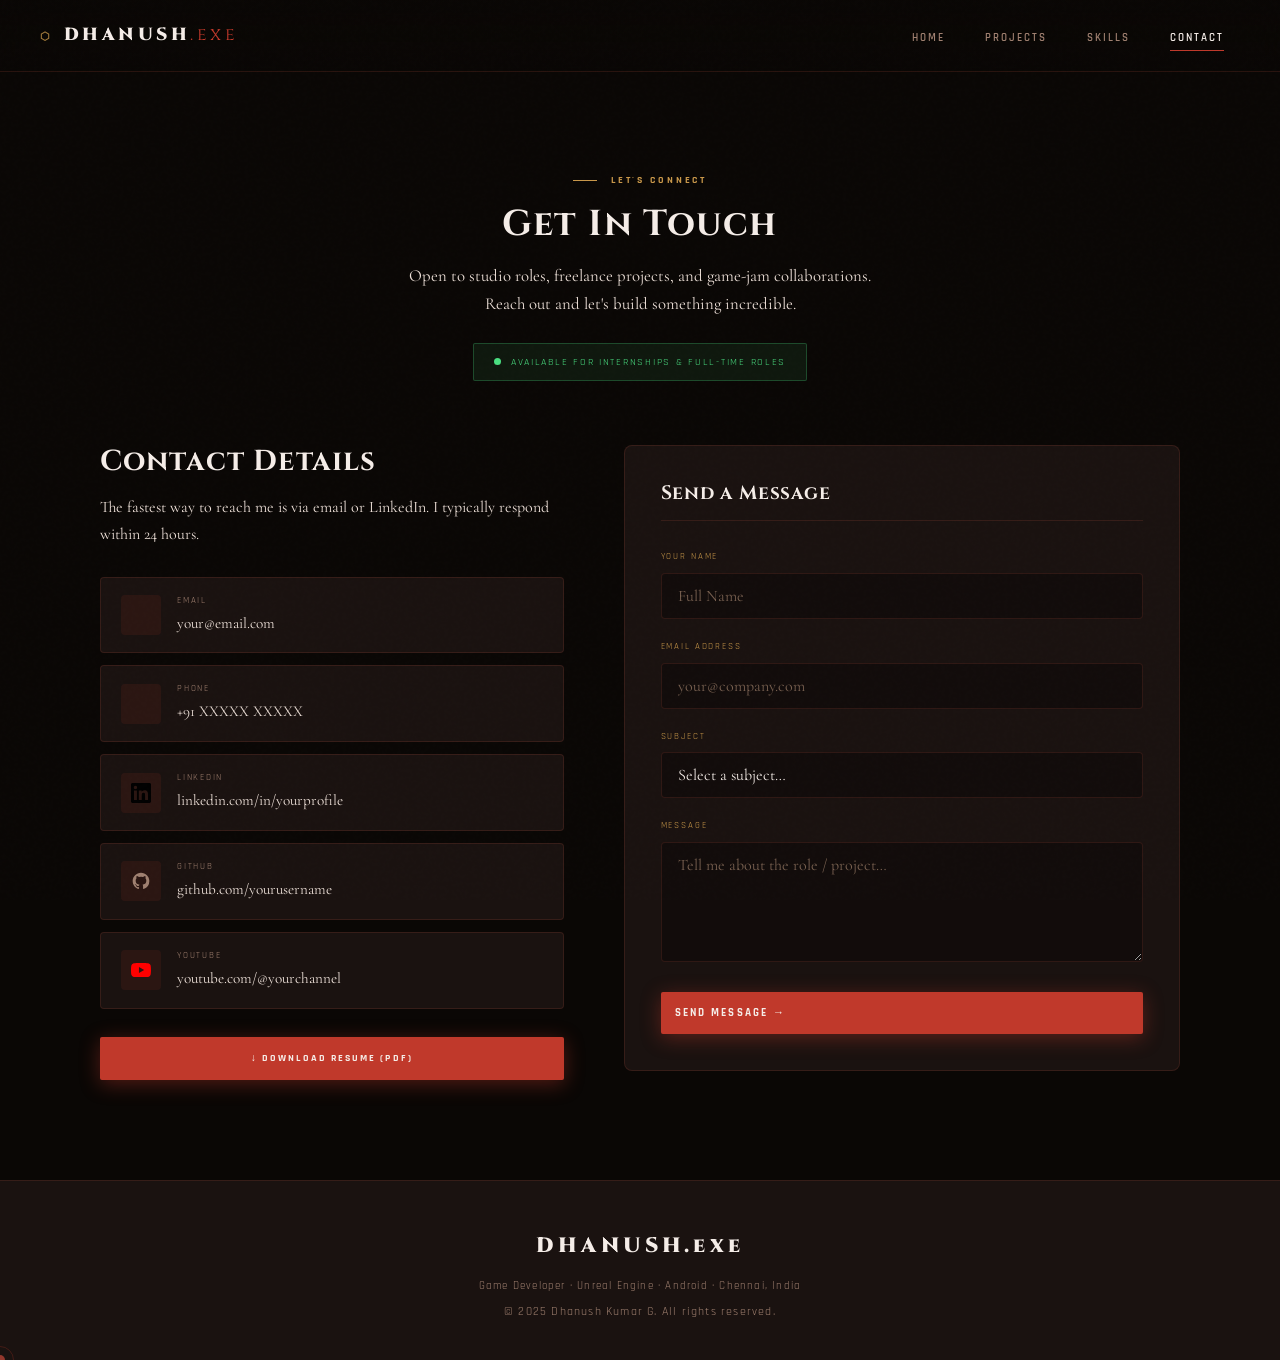
==== commit b104042a: "new" ====
--- a/contact.html
+++ b/contact.html
@@ -1,102 +1,178 @@
 <!DOCTYPE html>
 <html lang="en">
 <head>
-<meta charset="UTF-8">
-<meta name="viewport" content="width=device-width, initial-scale=1.0">
-<title>Contact | Dhanush Kumar G</title>
-<link rel="preconnect" href="https://fonts.googleapis.com">
-<link rel="preconnect" href="https://fonts.gstatic.com" crossorigin>
-<link href="https://fonts.googleapis.com/css2?family=Plus+Jakarta+Sans:wght@300;400;500;600;700;800&family=Source+Serif+4:opsz,wght@8..60,400;8..60,500;8..60,600&display=swap" rel="stylesheet">
-<link rel="stylesheet" href="style.css">
+  <meta charset="UTF-8">
+  <meta name="viewport" content="width=device-width, initial-scale=1.0">
+  <title>Contact | Dhanush Kumar G</title>
+
+  <link rel="preconnect" href="https://fonts.googleapis.com">
+  <link rel="preconnect" href="https://fonts.gstatic.com" crossorigin>
+  <link href="https://fonts.googleapis.com/css2?family=Orbitron:wght@400;700;900&family=Rajdhani:wght@300;400;500;600;700&display=swap" rel="stylesheet">
+
+  <link rel="stylesheet" href="style.css">
 </head>
 <body>
-<div class="app-shell">
-
-<!-- SIDEBAR -->
-<aside class="sidebar">
-  <div class="sb-logo">Dhanush<span>.</span></div>
-  <div class="sb-role">Game Developer</div>
-  <ul class="sb-nav">
-    <li><a href="index.html"><svg viewBox="0 0 24 24" fill="none" stroke="currentColor" stroke-width="1.7"><path d="M3 10.5L12 3l9 7.5"/><path d="M5 9.5V20a1 1 0 001 1h4v-5h4v5h4a1 1 0 001-1V9.5"/></svg>Home</a></li>
-    <li><a href="projects.html"><svg viewBox="0 0 24 24" fill="none" stroke="currentColor" stroke-width="1.7"><rect x="3" y="3" width="7" height="7" rx="1"/><rect x="14" y="3" width="7" height="7" rx="1"/><rect x="3" y="14" width="7" height="7" rx="1"/><rect x="14" y="14" width="7" height="7" rx="1"/></svg>Projects</a></li>
-    <li><a href="skills.html"><svg viewBox="0 0 24 24" fill="none" stroke="currentColor" stroke-width="1.7"><path d="M13 2L3 14h8l-1 8 10-12h-8l1-8z"/></svg>Skills</a></li>
-    <li><a href="contact.html" class="active"><svg viewBox="0 0 24 24" fill="none" stroke="currentColor" stroke-width="1.7"><rect x="3" y="5" width="18" height="14" rx="2"/><path d="M3 7l9 6 9-6"/></svg>Contact</a></li>
+
+<!-- ============================================================
+     NAVBAR
+     ============================================================ -->
+<nav class="navbar">
+  <h2 class="logo">DHANUSH<span>.exe</span></h2>
+
+  <button class="nav-toggle" id="navToggle" aria-label="Toggle navigation">
+    <span></span><span></span><span></span>
+  </button>
+
+  <ul class="nav-links" id="navLinks">
+    <li><a href="index.html">Home</a></li>
+    <li><a href="projects.html">Projects</a></li>
+    <li><a href="skills.html">Skills</a></li>
+    <li><a href="contact.html" class="active">Contact</a></li>
   </ul>
-  <div class="sb-footer">
-    <div class="sb-avail"><span class="sb-avail-dot"></span>Available for work</div>
-    <div class="sb-social">
-      <a href="https://github.com/yourusername" target="_blank" aria-label="GitHub"><svg viewBox="0 0 24 24" fill="currentColor" width="14" height="14"><path d="M12 2C6.477 2 2 6.484 2 12.017c0 4.425 2.865 8.18 6.839 9.504.5.092.682-.217.682-.483 0-.237-.008-.868-.013-1.703-2.782.605-3.369-1.343-3.369-1.343-.454-1.158-1.11-1.466-1.11-1.466-.908-.62.069-.608.069-.608 1.003.07 1.531 1.032 1.531 1.032.892 1.53 2.341 1.088 2.91.832.092-.647.35-1.088.636-1.338-2.22-.253-4.555-1.113-4.555-4.951 0-1.093.39-1.988 1.029-2.688-.103-.253-.446-1.272.098-2.65 0 0 .84-.27 2.75 1.026A9.564 9.564 0 0112 6.844a9.59 9.59 0 012.504.337c1.909-1.296 2.747-1.027 2.747-1.027.546 1.379.202 2.398.1 2.651.64.7 1.028 1.595 1.028 2.688 0 3.848-2.339 4.695-4.566 4.943.359.309.678.92.678 1.855 0 1.338-.012 2.419-.012 2.747 0 .268.18.58.688.482A10.019 10.019 0 0022 12.017C22 6.484 17.522 2 12 2z"/></svg></a>
-      <a href="https://linkedin.com/in/yourprofile" target="_blank" aria-label="LinkedIn"><svg viewBox="0 0 24 24" fill="currentColor" width="14" height="14"><path d="M20.447 20.452h-3.554v-5.569c0-1.328-.027-3.037-1.852-3.037-1.853 0-2.136 1.445-2.136 2.939v5.667H9.351V9h3.414v1.561h.046c.477-.9 1.637-1.85 3.37-1.85 3.601 0 4.267 2.37 4.267 5.455v6.286zM5.337 7.433a2.062 2.062 0 01-2.063-2.065 2.064 2.064 0 112.063 2.065zm1.782 13.019H3.555V9h3.564v11.452zM22.225 0H1.771C.792 0 0 .774 0 1.729v20.542C0 23.227.792 24 1.771 24h20.451C23.2 24 24 23.227 24 22.271V1.729C24 .774 23.2 0 22.222 0h.003z"/></svg></a>
-      <a href="https://youtube.com/@yourchannel" target="_blank" aria-label="YouTube"><svg viewBox="0 0 24 24" fill="currentColor" width="14" height="14"><path d="M23.498 6.186a3.016 3.016 0 00-2.122-2.136C19.505 3.545 12 3.545 12 3.545s-7.505 0-9.377.505A3.017 3.017 0 00.502 6.186C0 8.07 0 12 0 12s0 3.93.502 5.814a3.016 3.016 0 002.122 2.136c1.871.505 9.376.505 9.376.505s7.505 0 9.377-.505a3.015 3.015 0 002.122-2.136C24 15.93 24 12 24 12s0-3.93-.502-5.814zM9.545 15.568V8.432L15.818 12l-6.273 3.568z"/></svg></a>
-    </div>
-  </div>
-</aside>
-
-<!-- MOBILE -->
-<header class="topbar"><div class="tb-logo">Dhanush<span>.</span></div><button class="tb-toggle" id="tbToggle"><span></span><span></span><span></span></button></header>
-<nav class="mob-nav" id="mobNav"><a href="index.html">Home</a><a href="projects.html">Projects</a><a href="skills.html">Skills</a><a href="contact.html" class="active">Contact</a></nav>
-
-<main class="main">
-
-  <div class="page-hdr">
-    <div class="sec-tag">Let's Connect</div>
-    <h1>Get in Touch</h1>
-    <p>Open to studio roles, freelance projects, and game-jam collaborations.</p>
-    <div class="avail-pill" style="margin-top:16px;"><span class="dot"></span>Available for Internships &amp; Full-Time Roles</div>
-  </div>
-
-  <div class="contact-split">
-
-    <!-- LEFT RAIL -->
-    <div class="contact-left reveal">
-      <h2>Contact details</h2>
-      <p>The fastest way to reach me is email or LinkedIn. I typically respond within 24 hours.</p>
-
-      <!-- EMAIL — 🔥 REPLACE -->
-      <a href="mailto:your@email.com" class="cl-item" style="display:flex;align-items:center;gap:13px;padding:13px 0;border-top:1px solid var(--border);text-decoration:none;">
-        <div class="cl-icon"><svg viewBox="0 0 24 24" fill="none" stroke="var(--accent-lt)" stroke-width="1.5" width="17" height="17"><rect x="3" y="5" width="18" height="14" rx="2"/><path d="M3 7l9 6 9-6"/></svg></div>
-        <div><div class="cl-label">Email</div><div class="cl-val">your@email.com</div></div>
-      </a>
-
-      <!-- PHONE — 🔥 REPLACE or remove -->
-      <a href="tel:+91XXXXXXXXXX" class="cl-item" style="display:flex;align-items:center;gap:13px;padding:13px 0;border-top:1px solid var(--border);text-decoration:none;">
-        <div class="cl-icon"><svg viewBox="0 0 24 24" fill="none" stroke="var(--accent-lt)" stroke-width="1.5" width="17" height="17"><path d="M22 16.92v3a2 2 0 01-2.18 2 19.79 19.79 0 01-8.63-3.07A19.5 19.5 0 014.69 13 19.79 19.79 0 011.61 4.45 2 2 0 013.58 2.25h3a2 2 0 012 1.72c.127.96.361 1.903.7 2.81a2 2 0 01-.45 2.11L7.91 9.91a16 16 0 006 6l1.27-1.27a2 2 0 012.11-.45c.907.339 1.85.573 2.81.7A2 2 0 0122 16.92z"/></svg></div>
-        <div><div class="cl-label">Phone</div><div class="cl-val">+91 XXXXX XXXXX</div></div>
-      </a>
-
-      <!-- LINKEDIN — 🔥 REPLACE -->
-      <a href="https://linkedin.com/in/yourprofile" target="_blank" class="cl-item" style="display:flex;align-items:center;gap:13px;padding:13px 0;border-top:1px solid var(--border);text-decoration:none;">
-        <div class="cl-icon"><svg viewBox="0 0 24 24" fill="var(--accent-lt)" width="17" height="17"><path d="M20.447 20.452h-3.554v-5.569c0-1.328-.027-3.037-1.852-3.037-1.853 0-2.136 1.445-2.136 2.939v5.667H9.351V9h3.414v1.561h.046c.477-.9 1.637-1.85 3.37-1.85 3.601 0 4.267 2.37 4.267 5.455v6.286zM5.337 7.433a2.062 2.062 0 01-2.063-2.065 2.064 2.064 0 112.063 2.065zm1.782 13.019H3.555V9h3.564v11.452zM22.225 0H1.771C.792 0 0 .774 0 1.729v20.542C0 23.227.792 24 1.771 24h20.451C23.2 24 24 23.227 24 22.271V1.729C24 .774 23.2 0 22.222 0h.003z"/></svg></div>
-        <div><div class="cl-label">LinkedIn</div><div class="cl-val">linkedin.com/in/yourprofile</div></div>
-      </a>
-
-      <!-- GITHUB — 🔥 REPLACE -->
-      <a href="https://github.com/yourusername" target="_blank" class="cl-item" style="display:flex;align-items:center;gap:13px;padding:13px 0;border-top:1px solid var(--border);text-decoration:none;">
-        <div class="cl-icon"><svg viewBox="0 0 24 24" fill="var(--muted)" width="17" height="17"><path d="M12 2C6.477 2 2 6.484 2 12.017c0 4.425 2.865 8.18 6.839 9.504.5.092.682-.217.682-.483 0-.237-.008-.868-.013-1.703-2.782.605-3.369-1.343-3.369-1.343-.454-1.158-1.11-1.466-1.11-1.466-.908-.62.069-.608.069-.608 1.003.07 1.531 1.032 1.531 1.032.892 1.53 2.341 1.088 2.91.832.092-.647.35-1.088.636-1.338-2.22-.253-4.555-1.113-4.555-4.951 0-1.093.39-1.988 1.029-2.688-.103-.253-.446-1.272.098-2.65 0 0 .84-.27 2.75 1.026A9.564 9.564 0 0112 6.844a9.59 9.59 0 012.504.337c1.909-1.296 2.747-1.027 2.747-1.027.546 1.379.202 2.398.1 2.651.64.7 1.028 1.595 1.028 2.688 0 3.848-2.339 4.695-4.566 4.943.359.309.678.92.678 1.855 0 1.338-.012 2.419-.012 2.747 0 .268.18.58.688.482A10.019 10.019 0 0022 12.017C22 6.484 17.522 2 12 2z"/></svg></div>
-        <div><div class="cl-label">GitHub</div><div class="cl-val">github.com/yourusername</div></div>
-      </a>
-
-      <!-- YOUTUBE — 🔥 REPLACE -->
-      <a href="https://youtube.com/@yourchannel" target="_blank" class="cl-item" style="display:flex;align-items:center;gap:13px;padding:13px 0;border-top:1px solid var(--border);text-decoration:none;">
-        <div class="cl-icon"><svg viewBox="0 0 24 24" fill="#ff4d4d" width="17" height="17"><path d="M23.498 6.186a3.016 3.016 0 00-2.122-2.136C19.505 3.545 12 3.545 12 3.545s-7.505 0-9.377.505A3.017 3.017 0 00.502 6.186C0 8.07 0 12 0 12s0 3.93.502 5.814a3.016 3.016 0 002.122 2.136c1.871.505 9.376.505 9.376.505s7.505 0 9.377-.505a3.015 3.015 0 002.122-2.136C24 15.93 24 12 24 12s0-3.93-.502-5.814zM9.545 15.568V8.432L15.818 12l-6.273 3.568z"/></svg></div>
-        <div><div class="cl-label">YouTube</div><div class="cl-val">youtube.com/@yourchannel</div></div>
-      </a>
-
-      <div class="resume-btn">
-        <!-- 🔥 REPLACE link -->
-        <a href="assets/resume.pdf" download class="btn btn-primary" style="width:100%;justify-content:center;">↓ Download Resume</a>
+</nav>
+
+<div class="page-content">
+  <div class="section">
+
+    <!-- Header -->
+    <div style="text-align:center;margin-bottom:64px;" class="reveal">
+      <div class="section-label" style="justify-content:center;">Let's Connect</div>
+      <h1 style="color:var(--white);">Get In <span style="color:var(--orange)">Touch</span></h1>
+      <p style="max-width:500px;margin:16px auto 24px;">
+        Open to studio roles, freelance projects, and game-jam collaborations.
+        Reach out and let's build something incredible.
+      </p>
+
+      <!-- Availability badge -->
+      <div class="avail-badge">
+        <span class="avail-dot"></span>
+        <!-- 🔥 REPLACE: Change to "Not Available" if not looking -->
+        Available for Internships &amp; Full-Time Roles
       </div>
     </div>
 
-    <!-- RIGHT: FORM -->
-    <div class="contact-right reveal">
-      <h2>Send a message</h2>
-      <!-- 🔥 REPLACE YOUR_FORMSPREE_ID — set up at https://formspree.io -->
-      <form id="contactForm" action="https://formspree.io/f/YOUR_FORMSPREE_ID" method="POST">
-        <div class="form-grid">
-          <div class="fg"><label for="name">Full Name</label><input type="text" id="name" name="name" placeholder="Your name" required></div>
-          <div class="fg"><label for="email">Email</label><input type="email" id="email" name="email" placeholder="your@email.com" required></div>
-          <div class="fg full"><label for="subject">Subject</label>
+    <div class="contact-wrap">
+
+      <!-- ── LEFT: Contact Info ── -->
+      <div class="contact-info reveal">
+        <h2>Contact Details</h2>
+        <p>
+          The fastest way to reach me is via email or LinkedIn. I typically
+          respond within 24 hours.
+        </p>
+
+        <div class="contact-links">
+
+          <!-- EMAIL — 🔥 REPLACE: your real email -->
+          <a href="mailto:your@email.com" class="contact-link-item">
+            <div class="contact-link-icon">
+              <svg viewBox="0 0 24 24" fill="none" stroke="var(--orange)" stroke-width="1.5" width="20" height="20">
+                <path d="M4 4h16c1.1 0 2 .9 2 2v12c0 1.1-.9 2-2 2H4c-1.1 0-2-.9-2-2V6c0-1.1.9-2 2-2z"/>
+                <polyline points="22,6 12,13 2,6"/>
+              </svg>
+            </div>
+            <div>
+              <div class="contact-link-label">Email</div>
+              <!-- 🔥 REPLACE -->
+              <div class="contact-link-value">your@email.com</div>
+            </div>
+          </a>
+
+          <!-- PHONE (optional) — 🔥 REPLACE or remove this block -->
+          <a href="tel:+91XXXXXXXXXX" class="contact-link-item">
+            <div class="contact-link-icon">
+              <svg viewBox="0 0 24 24" fill="none" stroke="var(--orange)" stroke-width="1.5" width="20" height="20">
+                <path d="M22 16.92v3a2 2 0 0 1-2.18 2 19.79 19.79 0 0 1-8.63-3.07A19.5 19.5 0 0 1 4.69 13 19.79 19.79 0 0 1 1.61 4.45 2 2 0 0 1 3.58 2.25h3a2 2 0 0 1 2 1.72c.127.96.361 1.903.7 2.81a2 2 0 0 1-.45 2.11L7.91 9.91a16 16 0 0 0 6 6l1.27-1.27a2 2 0 0 1 2.11-.45c.907.339 1.85.573 2.81.7A2 2 0 0 1 22 16.92z"/>
+              </svg>
+            </div>
+            <div>
+              <div class="contact-link-label">Phone</div>
+              <!-- 🔥 REPLACE -->
+              <div class="contact-link-value">+91 XXXXX XXXXX</div>
+            </div>
+          </a>
+
+          <!-- LINKEDIN — 🔥 REPLACE href and username -->
+          <a href="https://linkedin.com/in/yourprofile" target="_blank" class="contact-link-item">
+            <div class="contact-link-icon">
+              <svg viewBox="0 0 24 24" fill="var(--cyan)" width="20" height="20">
+                <path d="M20.447 20.452h-3.554v-5.569c0-1.328-.027-3.037-1.852-3.037-1.853 0-2.136 1.445-2.136 2.939v5.667H9.351V9h3.414v1.561h.046c.477-.9 1.637-1.85 3.37-1.85 3.601 0 4.267 2.37 4.267 5.455v6.286zM5.337 7.433a2.062 2.062 0 0 1-2.063-2.065 2.064 2.064 0 1 1 2.063 2.065zm1.782 13.019H3.555V9h3.564v11.452zM22.225 0H1.771C.792 0 0 .774 0 1.729v20.542C0 23.227.792 24 1.771 24h20.451C23.2 24 24 23.227 24 22.271V1.729C24 .774 23.2 0 22.222 0h.003z"/>
+              </svg>
+            </div>
+            <div>
+              <div class="contact-link-label">LinkedIn</div>
+              <!-- 🔥 REPLACE -->
+              <div class="contact-link-value">linkedin.com/in/yourprofile</div>
+            </div>
+          </a>
+
+          <!-- GITHUB — 🔥 REPLACE href and username -->
+          <a href="https://github.com/yourusername" target="_blank" class="contact-link-item">
+            <div class="contact-link-icon">
+              <svg viewBox="0 0 24 24" fill="var(--muted)" width="20" height="20">
+                <path d="M12 2C6.477 2 2 6.484 2 12.017c0 4.425 2.865 8.18 6.839 9.504.5.092.682-.217.682-.483 0-.237-.008-.868-.013-1.703-2.782.605-3.369-1.343-3.369-1.343-.454-1.158-1.11-1.466-1.11-1.466-.908-.62.069-.608.069-.608 1.003.07 1.531 1.032 1.531 1.032.892 1.53 2.341 1.088 2.91.832.092-.647.35-1.088.636-1.338-2.22-.253-4.555-1.113-4.555-4.951 0-1.093.39-1.988 1.029-2.688-.103-.253-.446-1.272.098-2.65 0 0 .84-.27 2.75 1.026A9.564 9.564 0 0 1 12 6.844a9.59 9.59 0 0 1 2.504.337c1.909-1.296 2.747-1.027 2.747-1.027.546 1.379.202 2.398.1 2.651.64.7 1.028 1.595 1.028 2.688 0 3.848-2.339 4.695-4.566 4.943.359.309.678.92.678 1.855 0 1.338-.012 2.419-.012 2.747 0 .268.18.58.688.482A10.019 10.019 0 0 0 22 12.017C22 6.484 17.522 2 12 2z"/>
+              </svg>
+            </div>
+            <div>
+              <div class="contact-link-label">GitHub</div>
+              <!-- 🔥 REPLACE -->
+              <div class="contact-link-value">github.com/yourusername</div>
+            </div>
+          </a>
+
+          <!-- YOUTUBE — 🔥 REPLACE href and channel name -->
+          <a href="https://youtube.com/@yourchannel" target="_blank" class="contact-link-item">
+            <div class="contact-link-icon">
+              <svg viewBox="0 0 24 24" fill="#ff0000" width="20" height="20">
+                <path d="M23.498 6.186a3.016 3.016 0 0 0-2.122-2.136C19.505 3.545 12 3.545 12 3.545s-7.505 0-9.377.505A3.017 3.017 0 0 0 .502 6.186C0 8.07 0 12 0 12s0 3.93.502 5.814a3.016 3.016 0 0 0 2.122 2.136c1.871.505 9.376.505 9.376.505s7.505 0 9.377-.505a3.015 3.015 0 0 0 2.122-2.136C24 15.93 24 12 24 12s0-3.93-.502-5.814zM9.545 15.568V8.432L15.818 12l-6.273 3.568z"/>
+              </svg>
+            </div>
+            <div>
+              <div class="contact-link-label">YouTube</div>
+              <!-- 🔥 REPLACE -->
+              <div class="contact-link-value">youtube.com/@yourchannel</div>
+            </div>
+          </a>
+
+        </div><!-- /contact-links -->
+
+        <!-- Resume download -->
+        <div style="margin-top:28px;">
+          <!-- 🔥 REPLACE: Link to your resume PDF placed in assets/resume.pdf -->
+          <a href="assets/resume.pdf" download class="btn btn-primary" style="width:100%;text-align:center;display:block;">
+            ↓ Download Resume (PDF)
+          </a>
+        </div>
+
+      </div><!-- /contact-info -->
+
+      <!-- ── RIGHT: Contact Form ── -->
+      <!--
+        NOTE: This form needs a backend or service to actually send emails.
+        Easy options:
+          • Formspree: https://formspree.io  — replace action="..." below
+          • Netlify Forms: add netlify attribute if hosted on Netlify
+          • Vercel + Resend/SendGrid for API route
+        🔥 REPLACE: Set the action URL after setting up your form service
+      -->
+      <div class="contact-form reveal">
+        <h3>Send a Message</h3>
+
+        <form id="contactForm" action="https://formspree.io/f/YOUR_FORMSPREE_ID" method="POST">
+          <!-- 🔥 REPLACE YOUR_FORMSPREE_ID with your Formspree form ID -->
+
+          <div class="form-group">
+            <label for="name">Your Name</label>
+            <input type="text" id="name" name="name" placeholder="Full Name" required>
+          </div>
+
+          <div class="form-group">
+            <label for="email">Email Address</label>
+            <input type="email" id="email" name="email" placeholder="your@company.com" required>
+          </div>
+
+          <div class="form-group">
+            <label for="subject">Subject</label>
             <select id="subject" name="subject">
               <option value="">Select a subject…</option>
               <option value="job">Job / Internship Opportunity</option>
@@ -105,18 +181,35 @@
               <option value="other">Other</option>
             </select>
           </div>
-          <div class="fg full"><label for="message">Message</label><textarea id="message" name="message" placeholder="Tell me about the role or project…" required></textarea></div>
-        </div>
-        <button type="submit" class="btn btn-primary" style="margin-top:16px;width:100%;justify-content:center;">Send Message</button>
-        <div id="formMsg" style="display:none;margin-top:13px;padding:11px;border-radius:8px;font-size:.85rem;text-align:center;"></div>
-      </form>
-    </div>
+
+          <div class="form-group">
+            <label for="message">Message</label>
+            <textarea id="message" name="message" placeholder="Tell me about the role / project…" required></textarea>
+          </div>
+
+          <button type="submit" class="btn btn-primary" style="width:100%;font-size:0.7rem;padding:14px;">
+            Send Message →
+          </button>
+
+          <!-- Success / error feedback -->
+          <div id="formMsg" style="display:none;margin-top:16px;padding:12px;border-radius:var(--radius);font-family:var(--font-h);font-size:0.65rem;letter-spacing:0.1em;text-align:center;"></div>
+        </form>
+      </div>
+
+    </div><!-- /contact-wrap -->
 
   </div>
-
-  <footer class="site-footer"><div class="sf-brand">Dhanush Kumar G</div><div class="sf-copy">© 2025 Dhanush Kumar G · Game Developer · Chennai, India</div></footer>
-</main>
 </div>
+
+<!-- ============================================================
+     FOOTER
+     ============================================================ -->
+<footer>
+  <div class="footer-logo">DHANUSH<span style="color:var(--cyan)">.exe</span></div>
+  <p>Game Developer · Unreal Engine · Android · Chennai, India</p>
+  <p style="font-size:0.75rem;">© 2025 Dhanush Kumar G. All rights reserved.</p>
+</footer>
+
 <script src="script.js"></script>
 </body>
 </html>
--- a/style.css
+++ b/style.css
@@ -1,416 +1,1140 @@
 /* ============================================================
-   DHANUSH KUMAR G — Portfolio
-   Layout: fixed left sidebar + main scrollable area
-   Theme:  dark slate, indigo accent
+   DHANUSH KUMAR G — Ghost of Tsushima / Autumn Warriors Theme
+   Palette: Deep black, crimson red, blush pink, warm white, gold
    ============================================================ */
 
-@import url('https://fonts.googleapis.com/css2?family=Plus+Jakarta+Sans:wght@300;400;500;600;700;800&family=Source+Serif+4:opsz,wght@8..60,400;8..60,500;8..60,600&display=swap');
-
-/* ── VARIABLES ──────────────────────────────────────────────── */
+@import url('https://fonts.googleapis.com/css2?family=Cinzel:wght@400;600;700;900&family=Cormorant+Garamond:ital,wght@0,300;0,400;0,600;1,300;1,400&family=Rajdhani:wght@300;400;500;600;700&display=swap');
+
+/* ── CSS VARIABLES ───────────────────────────────────────────── */
 :root {
-  --bg:          #0d0f12;
-  --bg-soft:     #11141a;
-  --surface:     #161a21;
-  --surface-2:   #1c212a;
-  --border:      rgba(255,255,255,0.08);
-  --border-2:    rgba(255,255,255,0.14);
-
-  --accent:      #5b7fff;
-  --accent-lt:   #8aa3ff;
-  --accent-dim:  rgba(91,127,255,0.12);
-
-  --text:        #eef0f4;
-  --text-soft:   #c2c7d1;
-  --muted:       #868d99;
-  --muted-2:     #5b6270;
-  --success:     #4ade80;
-
-  --fd: 'Source Serif 4', serif;
-  --fb: 'Plus Jakarta Sans', sans-serif;
-
-  --r:      10px;
-  --r-lg:   16px;
-  --sb-w:   252px;
-  --tb-h:   60px;
+  --black:        #0a0705;
+  --deep:         #110d0b;
+  --surface:      #1a1210;
+  --surface2:     #221816;
+  --border:       rgba(180, 80, 60, 0.18);
+  --border-light: rgba(220,180,160,0.12);
+
+  --crimson:      #c0392b;
+  --crimson-light:#e05545;
+  --blush:        #e8a49a;
+  --rose:         #d4756a;
+  --pink-soft:    #f0c4be;
+  --gold:         #c9984a;
+  --gold-light:   #e8b96e;
+  --amber:        #d4873c;
+
+  --white:        #f5ede8;
+  --off-white:    #ede0d8;
+  --muted:        #a08070;
+  --muted2:       #786050;
+
+  --font-h:       'Cinzel', serif;
+  --font-body:    'Cormorant Garamond', serif;
+  --font-ui:      'Rajdhani', sans-serif;
+
+  --radius:       4px;
+  --radius-lg:    8px;
+  --nav-h:        72px;
+
+  --glow-red:     0 0 40px rgba(192,57,43,0.35), 0 0 80px rgba(192,57,43,0.12);
+  --glow-gold:    0 0 30px rgba(201,152,74,0.3);
 }
 
 /* ── RESET ───────────────────────────────────────────────────── */
 *, *::before, *::after { box-sizing: border-box; margin: 0; padding: 0; }
+
 html { scroll-behavior: smooth; }
+
 body {
-  background: var(--bg);
-  color: var(--text);
-  font-family: var(--fb);
-  font-size: 16px;
-  line-height: 1.65;
-  -webkit-font-smoothing: antialiased;
+  background: var(--black);
+  color: var(--white);
+  font-family: var(--font-body);
+  font-size: 18px;
+  line-height: 1.7;
   overflow-x: hidden;
 }
+
+/* Subtle paper-grain overlay */
+body::before {
+  content: '';
+  position: fixed;
+  inset: 0;
+  background-image: url("data:image/svg+xml,%3Csvg viewBox='0 0 256 256' xmlns='http://www.w3.org/2000/svg'%3E%3Cfilter id='noise'%3E%3CfeTurbulence type='fractalNoise' baseFrequency='0.9' numOctaves='4' stitchTiles='stitch'/%3E%3C/filter%3E%3Crect width='100%25' height='100%25' filter='url(%23noise)' opacity='0.04'/%3E%3C/svg%3E");
+  pointer-events: none;
+  z-index: 9999;
+  opacity: 0.35;
+}
+
 img { max-width: 100%; display: block; }
 a { text-decoration: none; color: inherit; }
-button { font-family: inherit; cursor: pointer; }
-h1,h2,h3,h4 { font-family: var(--fd); line-height: 1.2; font-weight: 600; color: var(--text); letter-spacing: -0.01em; }
-p { color: var(--text-soft); font-size: 1rem; }
+
+h1, h2, h3, h4 {
+  font-family: var(--font-h);
+  line-height: 1.15;
+  font-weight: 700;
+  letter-spacing: 0.04em;
+}
+
+p { font-family: var(--font-body); color: var(--off-white); font-size: 1.05rem; }
+
+/* ── SCROLLBAR ───────────────────────────────────────────────── */
 ::-webkit-scrollbar { width: 5px; }
-::-webkit-scrollbar-track { background: var(--bg); }
-::-webkit-scrollbar-thumb { background: var(--border-2); border-radius: 3px; }
-
-/* ── APP SHELL ───────────────────────────────────────────────── */
-.app-shell { display: flex; min-height: 100vh; }
-
-/* ── SIDEBAR ─────────────────────────────────────────────────── */
-.sidebar {
-  width: var(--sb-w);
-  flex-shrink: 0;
+::-webkit-scrollbar-track { background: var(--deep); }
+::-webkit-scrollbar-thumb { background: var(--crimson); border-radius: 2px; }
+
+/* ── AUTUMN LEAVES CANVAS ────────────────────────────────────── */
+#leaf-canvas {
   position: fixed;
-  top: 0; left: 0; bottom: 0;
-  background: var(--bg-soft);
-  border-right: 1px solid var(--border);
-  display: flex;
+  inset: 0;
+  pointer-events: none;
+  z-index: 100;
+}
+
+/* ── NAVBAR ──────────────────────────────────────────────────── */
+.navbar {
+  position: fixed;
+  top: 0; left: 0; right: 0;
+  height: var(--nav-h);
+  display: flex;
+  align-items: center;
+  justify-content: space-between;
+  padding: 0 40px;
+  z-index: 1000;
+  background: linear-gradient(180deg, rgba(10,7,5,0.95) 0%, rgba(10,7,5,0.7) 100%);
+  border-bottom: 1px solid var(--border);
+  backdrop-filter: blur(12px);
+  transition: all 0.3s ease;
+}
+
+.navbar.scrolled {
+  background: rgba(10,7,5,0.97);
+  box-shadow: 0 4px 40px rgba(0,0,0,0.6), 0 1px 0 rgba(192,57,43,0.3);
+}
+
+.logo {
+  font-family: var(--font-h);
+  font-size: 1.1rem;
+  font-weight: 900;
+  letter-spacing: 0.2em;
+  color: var(--white);
+  cursor: pointer;
+}
+.logo span {
+  color: var(--crimson);
+  font-weight: 400;
+}
+
+/* Decorative mon/crest beside logo */
+.logo::before {
+  content: '⬡';
+  color: var(--gold);
+  font-size: 0.7rem;
+  margin-right: 10px;
+  opacity: 0.8;
+}
+
+.nav-links {
+  display: flex;
+  list-style: none;
+  gap: 8px;
+  align-items: center;
+}
+
+.nav-links a {
+  font-family: var(--font-ui);
+  font-size: 0.7rem;
+  font-weight: 600;
+  letter-spacing: 0.18em;
+  text-transform: uppercase;
+  color: var(--muted);
+  padding: 8px 16px;
+  position: relative;
+  transition: color 0.3s ease;
+}
+
+.nav-links a::after {
+  content: '';
+  position: absolute;
+  bottom: 2px; left: 50%; right: 50%;
+  height: 1px;
+  background: var(--crimson);
+  transition: left 0.3s ease, right 0.3s ease;
+}
+
+.nav-links a:hover,
+.nav-links a.active {
+  color: var(--white);
+}
+
+.nav-links a:hover::after,
+.nav-links a.active::after {
+  left: 16px; right: 16px;
+}
+
+.nav-toggle {
+  display: none;
   flex-direction: column;
-  padding: 28px 20px;
-  z-index: 900;
-  overflow-y: auto;
-}
-.sb-logo { font-family: var(--fd); font-size: 1.25rem; font-weight: 600; margin-bottom: 2px; }
-.sb-logo span { color: var(--accent-lt); }
-.sb-role { font-size: 0.8rem; color: var(--muted); margin-bottom: 32px; }
-
-.sb-nav { list-style: none; display: flex; flex-direction: column; gap: 2px; flex: 1; }
-.sb-nav a {
-  display: flex; align-items: center; gap: 11px;
-  padding: 10px 13px; border-radius: 8px;
-  font-size: 0.9rem; font-weight: 500; color: var(--muted);
-  transition: background .18s, color .18s;
-}
-.sb-nav a svg { width: 16px; height: 16px; flex-shrink: 0; }
-.sb-nav a:hover { background: var(--surface); color: var(--text); }
-.sb-nav a.active { background: var(--accent-dim); color: var(--accent-lt); }
-
-.sb-section-label {
-  font-size: 0.68rem; font-weight: 600; letter-spacing: .1em;
-  text-transform: uppercase; color: var(--muted-2);
-  padding: 0 13px; margin: 20px 0 6px;
-}
-
-.sb-footer { border-top: 1px solid var(--border); padding-top: 18px; margin-top: 18px; }
-.sb-avail { display: flex; align-items: center; gap: 7px; font-size: 0.78rem; color: var(--success); margin-bottom: 14px; }
-.sb-avail-dot { width: 6px; height: 6px; border-radius: 50%; background: var(--success); flex-shrink: 0; }
-.sb-social { display: flex; gap: 7px; }
-.sb-social a {
-  width: 30px; height: 30px;
-  display: flex; align-items: center; justify-content: center;
-  background: var(--surface); border: 1px solid var(--border); border-radius: 50%;
-  color: var(--muted); transition: all .18s;
-}
-.sb-social a:hover { color: var(--text); border-color: var(--border-2); }
-
-/* ── MOBILE TOPBAR ───────────────────────────────────────────── */
-.topbar {
-  display: none;
-  position: fixed; top: 0; left: 0; right: 0; height: var(--tb-h);
-  align-items: center; justify-content: space-between;
-  padding: 0 20px;
-  background: rgba(13,15,18,.94); backdrop-filter: blur(12px);
-  border-bottom: 1px solid var(--border);
-  z-index: 1000;
-}
-.tb-logo { font-family: var(--fd); font-size: 1.1rem; font-weight: 600; }
-.tb-logo span { color: var(--accent-lt); }
-.tb-toggle { display: flex; flex-direction: column; gap: 5px; background: none; border: none; padding: 5px; }
-.tb-toggle span { display: block; width: 20px; height: 1.5px; background: var(--text); transition: transform .25s; }
-
-.mob-nav {
-  display: none;
-  position: fixed; top: var(--tb-h); left: 0; right: 0;
-  background: rgba(13,15,18,.97); border-bottom: 1px solid var(--border);
-  z-index: 990; padding: 10px 14px 14px;
-}
-.mob-nav.open { display: block; }
-.mob-nav a { display: block; padding: 12px 14px; font-size: .95rem; font-weight: 500; color: var(--text-soft); border-radius: 8px; }
-.mob-nav a.active { background: var(--accent-dim); color: var(--accent-lt); }
-
-/* ── MAIN ────────────────────────────────────────────────────── */
-.main { margin-left: var(--sb-w); flex: 1; min-width: 0; }
-
-/* ── REVEAL ──────────────────────────────────────────────────── */
-.reveal { opacity: 0; transform: translateY(14px); transition: opacity .55s ease, transform .55s ease; }
-.reveal.visible { opacity: 1; transform: translateY(0); }
+  gap: 5px;
+  background: none;
+  border: none;
+  cursor: pointer;
+  padding: 4px;
+}
+.nav-toggle span {
+  display: block;
+  width: 22px;
+  height: 1px;
+  background: var(--white);
+  transition: transform 0.3s;
+}
+
+/* ── HERO — GAME LOBBY STYLE ─────────────────────────────────── */
+.hero {
+  position: relative;
+  min-height: 100vh;
+  display: flex;
+  align-items: flex-end;
+  overflow: hidden;
+}
+
+/* Dark atmospheric background */
+.hero-bg {
+  position: absolute;
+  inset: 0;
+  background:
+    radial-gradient(ellipse 60% 80% at 30% 50%, rgba(120,40,30,0.25) 0%, transparent 60%),
+    radial-gradient(ellipse 40% 60% at 80% 30%, rgba(201,152,74,0.08) 0%, transparent 50%),
+    linear-gradient(160deg, #0a0705 0%, #150e0a 40%, #1a0f0c 70%, #0d0805 100%);
+}
+
+/* Japanese torii / gate silhouette atmosphere */
+.hero-atmosphere {
+  position: absolute;
+  inset: 0;
+  background:
+    radial-gradient(ellipse 80% 40% at 50% 100%, rgba(192,57,43,0.15) 0%, transparent 60%),
+    radial-gradient(circle 2px at 20% 25%, rgba(201,152,74,0.6) 0%, transparent 100%),
+    radial-gradient(circle 1px at 75% 15%, rgba(201,152,74,0.5) 0%, transparent 100%),
+    radial-gradient(circle 1.5px at 60% 35%, rgba(240,196,190,0.4) 0%, transparent 100%);
+}
+
+/* Ink brush horizontal divider */
+.hero-ink-line {
+  position: absolute;
+  bottom: 140px;
+  left: 0; right: 0;
+  height: 1px;
+  background: linear-gradient(90deg, transparent 0%, rgba(192,57,43,0.4) 20%, rgba(201,152,74,0.3) 50%, rgba(192,57,43,0.4) 80%, transparent 100%);
+}
+
+/* ── CHARACTER SPACE ─────────────────────────────────────────── */
+.hero-character-zone {
+  position: absolute;
+  right: 0;
+  top: 0;
+  bottom: 0;
+  width: 55%;
+  display: flex;
+  align-items: flex-end;
+  justify-content: center;
+  padding-bottom: 120px;
+}
+
+.character-placeholder {
+  width: 100%;
+  height: 75vh;
+  border: 1px dashed rgba(192,57,43,0.25);
+  border-radius: var(--radius-lg);
+  display: flex;
+  flex-direction: column;
+  align-items: center;
+  justify-content: center;
+  gap: 12px;
+  color: var(--muted2);
+  font-family: var(--font-ui);
+  font-size: 0.65rem;
+  letter-spacing: 0.2em;
+  text-transform: uppercase;
+  background: rgba(192,57,43,0.03);
+  margin: 60px 40px 0;
+  position: relative;
+  overflow: hidden;
+}
+
+.character-placeholder::before {
+  content: '';
+  position: absolute;
+  inset: 0;
+  background: linear-gradient(180deg, transparent 50%, rgba(10,7,5,0.8) 100%);
+}
+
+.character-placeholder svg {
+  width: 60px;
+  height: 60px;
+  opacity: 0.3;
+}
+
+/* ACTUAL character image/video — drop in your image here */
+.hero-character-img {
+  width: 100%;
+  height: 75vh;
+  object-fit: contain;
+  object-position: bottom center;
+  filter: drop-shadow(-20px 0 60px rgba(192,57,43,0.3));
+  margin: 60px 0 0;
+}
+
+.hero-character-video {
+  width: 100%;
+  height: 75vh;
+  object-fit: cover;
+  object-position: center;
+  border-radius: var(--radius-lg);
+  margin: 60px 40px 0;
+}
+
+/* Vignette on character side */
+.hero-character-zone::after {
+  content: '';
+  position: absolute;
+  inset: 0;
+  background: linear-gradient(90deg, rgba(10,7,5,0.9) 0%, transparent 30%, transparent 70%, rgba(10,7,5,0.4) 100%);
+  pointer-events: none;
+}
+
+/* ── HERO CONTENT ────────────────────────────────────────────── */
+.hero-content {
+  position: relative;
+  z-index: 10;
+  padding: 0 64px 80px;
+  max-width: 580px;
+}
+
+.hero-eyebrow {
+  display: inline-flex;
+  align-items: center;
+  gap: 12px;
+  font-family: var(--font-ui);
+  font-size: 0.6rem;
+  font-weight: 700;
+  letter-spacing: 0.35em;
+  text-transform: uppercase;
+  color: var(--gold);
+  margin-bottom: 20px;
+}
+.hero-eyebrow::before,
+.hero-eyebrow::after {
+  content: '';
+  display: block;
+  width: 24px;
+  height: 1px;
+  background: var(--gold);
+  opacity: 0.6;
+}
+
+.hero-name {
+  font-family: var(--font-h);
+  font-size: clamp(3.5rem, 7vw, 6rem);
+  font-weight: 900;
+  line-height: 0.95;
+  color: var(--white);
+  letter-spacing: 0.02em;
+  margin-bottom: 8px;
+  text-shadow: 0 4px 40px rgba(0,0,0,0.8);
+}
+
+.hero-name .name-accent {
+  display: block;
+  color: var(--crimson);
+  font-style: italic;
+  font-weight: 400;
+  font-size: 0.75em;
+  letter-spacing: 0.06em;
+  margin-top: 4px;
+}
+
+.hero-role {
+  font-family: var(--font-body);
+  font-size: 1.1rem;
+  font-style: italic;
+  color: var(--blush);
+  margin: 20px 0 32px;
+  letter-spacing: 0.05em;
+}
+.hero-role .sep {
+  color: var(--gold);
+  margin: 0 10px;
+  font-style: normal;
+  opacity: 0.7;
+}
+
+.hero-cta {
+  display: flex;
+  gap: 16px;
+  flex-wrap: wrap;
+}
+
+/* Pulsing availability indicator */
+.hero-availability {
+  display: flex;
+  align-items: center;
+  gap: 10px;
+  font-family: var(--font-ui);
+  font-size: 0.6rem;
+  letter-spacing: 0.15em;
+  color: var(--muted);
+  margin-top: 24px;
+  text-transform: uppercase;
+}
+.pulse-dot {
+  width: 7px; height: 7px;
+  border-radius: 50%;
+  background: #4ade80;
+  animation: pulse-green 2s ease-in-out infinite;
+}
+@keyframes pulse-green {
+  0%, 100% { box-shadow: 0 0 0 0 rgba(74,222,128,0.4); }
+  50%       { box-shadow: 0 0 0 6px rgba(74,222,128,0); }
+}
+
+/* Scroll hint */
+.hero-scroll-hint {
+  position: absolute;
+  bottom: 32px;
+  left: 64px;
+  display: flex;
+  align-items: center;
+  gap: 12px;
+  font-family: var(--font-ui);
+  font-size: 0.55rem;
+  letter-spacing: 0.3em;
+  text-transform: uppercase;
+  color: var(--muted2);
+  z-index: 10;
+  animation: bob 2s ease-in-out infinite;
+}
+@keyframes bob {
+  0%, 100% { transform: translateY(0); }
+  50%       { transform: translateY(4px); }
+}
+.hero-scroll-hint::before {
+  content: '';
+  display: block;
+  width: 1px;
+  height: 32px;
+  background: linear-gradient(180deg, var(--crimson) 0%, transparent 100%);
+}
 
 /* ── BUTTONS ─────────────────────────────────────────────────── */
 .btn {
-  display: inline-flex; align-items: center; gap: 8px;
-  font-family: var(--fb); font-size: .88rem; font-weight: 600;
-  padding: 11px 24px; border-radius: 100px; border: none;
-  transition: all .2s ease;
-}
-.btn-primary { background: var(--accent); color: #fff; }
-.btn-primary:hover { background: var(--accent-lt); transform: translateY(-1px); box-shadow: 0 8px 22px rgba(91,127,255,.3); }
-.btn-outline { background: transparent; color: var(--text); border: 1px solid var(--border-2); }
-.btn-outline:hover { border-color: var(--accent); color: var(--accent-lt); }
-.btn-ghost { background: var(--surface); color: var(--text-soft); border: 1px solid var(--border); font-size: .84rem; }
-.btn-ghost:hover { border-color: var(--border-2); color: var(--text); }
-.btn-sm { padding: 8px 16px; font-size: .8rem; }
-
-/* ── SECTION WRAPPER ─────────────────────────────────────────── */
-.section { padding: 72px 60px; border-bottom: 1px solid var(--border); }
-.section:last-of-type { border-bottom: none; }
-.sec-tag { font-size: .76rem; font-weight: 700; letter-spacing: .08em; text-transform: uppercase; color: var(--accent-lt); margin-bottom: 10px; }
-.sec-heading { font-size: clamp(1.5rem,2.6vw,2rem); margin-bottom: 10px; }
-.sec-intro { color: var(--muted); max-width: 520px; margin-bottom: 36px; font-size: .98rem; }
-
-/* ── PAGE HEADER ─────────────────────────────────────────────── */
-.page-hdr { padding: 52px 60px 0; border-bottom: 1px solid var(--border); padding-bottom: 36px; }
-.page-hdr h1 { font-size: clamp(1.9rem,3.4vw,2.5rem); margin-bottom: 10px; }
-.page-hdr p { max-width: 520px; }
+  display: inline-flex;
+  align-items: center;
+  gap: 8px;
+  font-family: var(--font-ui);
+  font-size: 0.65rem;
+  font-weight: 700;
+  letter-spacing: 0.2em;
+  text-transform: uppercase;
+  padding: 13px 28px;
+  border-radius: 2px;
+  border: none;
+  cursor: pointer;
+  transition: all 0.3s ease;
+  position: relative;
+  overflow: hidden;
+}
+
+.btn::before {
+  content: '';
+  position: absolute;
+  inset: 0;
+  background: rgba(255,255,255,0.05);
+  opacity: 0;
+  transition: opacity 0.3s;
+}
+.btn:hover::before { opacity: 1; }
+
+.btn-primary {
+  background: var(--crimson);
+  color: var(--white);
+  box-shadow: 0 4px 20px rgba(192,57,43,0.4);
+}
+.btn-primary:hover {
+  background: var(--crimson-light);
+  box-shadow: 0 6px 30px rgba(192,57,43,0.6);
+  transform: translateY(-1px);
+}
+
+.btn-outline {
+  background: transparent;
+  color: var(--white);
+  border: 1px solid rgba(255,255,255,0.25);
+}
+.btn-outline:hover {
+  border-color: var(--gold);
+  color: var(--gold);
+  box-shadow: var(--glow-gold);
+}
+
+.btn-ghost {
+  background: transparent;
+  color: var(--crimson);
+  border: 1px solid var(--border);
+  font-size: 0.62rem;
+}
+.btn-ghost:hover {
+  border-color: var(--crimson);
+  background: rgba(192,57,43,0.08);
+}
+
+/* ── STAT STRIP ──────────────────────────────────────────────── */
+.stat-strip {
+  display: flex;
+  justify-content: center;
+  gap: 0;
+  background: var(--surface);
+  border-top: 1px solid var(--border);
+  border-bottom: 1px solid var(--border);
+  position: relative;
+  z-index: 10;
+}
+
+.stat-item {
+  flex: 1;
+  max-width: 220px;
+  padding: 32px 24px;
+  text-align: center;
+  border-right: 1px solid var(--border);
+  position: relative;
+}
+.stat-item:last-child { border-right: none; }
+.stat-item:hover { background: rgba(192,57,43,0.05); }
+
+.stat-num {
+  display: block;
+  font-family: var(--font-h);
+  font-size: 2.8rem;
+  font-weight: 900;
+  color: var(--crimson);
+  line-height: 1;
+  margin-bottom: 6px;
+  text-shadow: var(--glow-red);
+}
+
+.stat-label {
+  font-family: var(--font-ui);
+  font-size: 0.58rem;
+  letter-spacing: 0.2em;
+  text-transform: uppercase;
+  color: var(--muted);
+}
+
+/* ── SECTIONS ────────────────────────────────────────────────── */
+.section {
+  max-width: 1160px;
+  margin: 0 auto;
+  padding: 100px 40px;
+}
+
+.section-label {
+  display: flex;
+  align-items: center;
+  gap: 14px;
+  font-family: var(--font-ui);
+  font-size: 0.6rem;
+  font-weight: 700;
+  letter-spacing: 0.3em;
+  text-transform: uppercase;
+  color: var(--gold);
+  margin-bottom: 16px;
+}
+.section-label::before {
+  content: '';
+  display: block;
+  width: 24px;
+  height: 1px;
+  background: var(--gold);
+}
+
+.section-title {
+  font-family: var(--font-h);
+  font-size: clamp(1.8rem, 3.5vw, 2.8rem);
+  color: var(--white);
+  margin-bottom: 48px;
+}
+
+.divider {
+  height: 1px;
+  background: linear-gradient(90deg, transparent, var(--border), transparent);
+  margin: 0 40px;
+}
+
+/* ── REVEAL ANIMATION ────────────────────────────────────────── */
+.reveal {
+  opacity: 0;
+  transform: translateY(30px);
+  transition: opacity 0.7s ease, transform 0.7s ease;
+}
+.reveal.visible {
+  opacity: 1;
+  transform: translateY(0);
+}
+
+/* ── ABOUT GRID ──────────────────────────────────────────────── */
+.about-grid {
+  display: grid;
+  grid-template-columns: 1fr 1.6fr;
+  gap: 72px;
+  align-items: start;
+}
+
+.about-photo-wrap {
+  position: relative;
+}
+
+.about-photo {
+  width: 100%;
+  aspect-ratio: 3/4;
+  object-fit: cover;
+  border-radius: var(--radius);
+  border: 1px solid var(--border);
+  filter: sepia(0.1) contrast(1.05);
+}
+
+.photo-placeholder {
+  aspect-ratio: 3/4;
+  background: var(--surface);
+  border: 1px dashed rgba(192,57,43,0.3);
+  border-radius: var(--radius);
+  display: flex;
+  flex-direction: column;
+  align-items: center;
+  justify-content: center;
+  gap: 12px;
+  color: var(--muted2);
+  font-family: var(--font-ui);
+  font-size: 0.55rem;
+  letter-spacing: 0.2em;
+}
+.photo-placeholder svg { width: 40px; height: 40px; opacity: 0.3; }
+
+/* Decorative corner accents */
+.about-photo-wrap::before,
+.about-photo-wrap::after {
+  content: '';
+  position: absolute;
+  width: 20px; height: 20px;
+  border-color: var(--gold);
+  border-style: solid;
+  opacity: 0.6;
+}
+.about-photo-wrap::before {
+  top: -8px; left: -8px;
+  border-width: 1px 0 0 1px;
+}
+.about-photo-wrap::after {
+  bottom: -8px; right: -8px;
+  border-width: 0 1px 1px 0;
+}
+
+.about-text h2 {
+  font-size: clamp(1.8rem, 3vw, 2.4rem);
+  color: var(--white);
+  margin-bottom: 24px;
+  line-height: 1.2;
+}
+
+.about-text h2 em {
+  font-style: italic;
+  color: var(--rose);
+}
+
+.about-text p {
+  margin-bottom: 16px;
+  font-size: 1.05rem;
+  color: var(--off-white);
+}
+
+/* Student card */
+.student-card {
+  display: grid;
+  grid-template-columns: 1fr 1fr;
+  gap: 0;
+  margin-top: 32px;
+  border: 1px solid var(--border);
+  border-radius: var(--radius);
+  overflow: hidden;
+  background: var(--surface);
+}
+
+.student-card > div {
+  padding: 14px 18px;
+  border-bottom: 1px solid var(--border);
+  border-right: 1px solid var(--border);
+}
+.student-card > div:nth-child(even) { border-right: none; }
+.student-card > div:nth-last-child(-n+2) { border-bottom: none; }
+
+.student-card dt {
+  font-family: var(--font-ui);
+  font-size: 0.55rem;
+  letter-spacing: 0.2em;
+  text-transform: uppercase;
+  color: var(--gold);
+  margin-bottom: 4px;
+}
+
+.student-card dd {
+  font-family: var(--font-body);
+  font-size: 0.95rem;
+  color: var(--off-white);
+}
+
+/* ── SKILLS ──────────────────────────────────────────────────── */
+.skills-grid {
+  display: grid;
+  grid-template-columns: repeat(auto-fill, minmax(280px, 1fr));
+  gap: 20px;
+}
+
+.skill-item {
+  padding: 20px;
+  background: var(--surface);
+  border: 1px solid var(--border);
+  border-radius: var(--radius);
+  transition: border-color 0.3s, background 0.3s;
+}
+.skill-item:hover {
+  border-color: rgba(192,57,43,0.4);
+  background: var(--surface2);
+}
+
+.skill-name {
+  font-family: var(--font-ui);
+  font-size: 0.75rem;
+  font-weight: 600;
+  letter-spacing: 0.08em;
+  color: var(--white);
+  margin-bottom: 10px;
+  display: flex;
+  align-items: center;
+  gap: 8px;
+}
+
+.skill-dot {
+  display: inline-block;
+  width: 6px; height: 6px;
+  border-radius: 50%;
+  background: var(--crimson);
+  flex-shrink: 0;
+}
+.skill-dot.gold { background: var(--gold); }
+.skill-dot.blush { background: var(--blush); }
+
+.skill-bar-track {
+  height: 3px;
+  background: rgba(255,255,255,0.07);
+  border-radius: 2px;
+  overflow: hidden;
+}
+
+.skill-bar {
+  height: 100%;
+  width: 0%;
+  border-radius: 2px;
+  background: linear-gradient(90deg, var(--crimson), var(--gold));
+  transition: width 1.2s cubic-bezier(0.4, 0, 0.2, 1);
+  box-shadow: 0 0 8px rgba(192,57,43,0.5);
+}
 
 /* ── TAG ─────────────────────────────────────────────────────── */
-.tag { display: inline-block; font-size: .75rem; font-weight: 500; padding: 4px 11px; background: var(--surface-2); border: 1px solid var(--border); border-radius: 100px; color: var(--text-soft); }
-
-/* ────────────────────────────────────────────────────────────────
-   HOME PAGE
-   ──────────────────────────────────────────────────────────────── */
-
-/* HERO */
-.hero {
+.tag {
+  display: inline-block;
+  font-family: var(--font-ui);
+  font-size: 0.6rem;
+  font-weight: 600;
+  letter-spacing: 0.12em;
+  text-transform: uppercase;
+  padding: 5px 12px;
+  background: rgba(192,57,43,0.1);
+  border: 1px solid rgba(192,57,43,0.25);
+  border-radius: 2px;
+  color: var(--blush);
+  transition: all 0.2s;
+}
+.tag:hover {
+  background: rgba(192,57,43,0.2);
+  color: var(--pink-soft);
+}
+
+.tag.gold-tag {
+  background: rgba(201,152,74,0.1);
+  border-color: rgba(201,152,74,0.3);
+  color: var(--gold-light);
+}
+
+/* ── FEATURED VIDEO ──────────────────────────────────────────── */
+.yt-embed-wrap {
+  position: relative;
+  padding-bottom: 56.25%;
+  height: 0;
+  overflow: hidden;
+}
+.yt-embed-wrap iframe {
+  position: absolute;
+  inset: 0;
+  width: 100%;
+  height: 100%;
+  border: 0;
+}
+
+/* ── PROJECTS PAGE ───────────────────────────────────────────── */
+.page-content {
+  padding-top: var(--nav-h);
+  min-height: 100vh;
+}
+
+.projects-header {
+  text-align: center;
+  padding: 80px 40px 48px;
+}
+.projects-header h1 { font-size: clamp(2rem,4vw,3.2rem); }
+
+.filter-tabs {
+  display: flex;
+  gap: 8px;
+  justify-content: center;
+  margin-top: 32px;
+  flex-wrap: wrap;
+}
+
+.filter-tab {
+  font-family: var(--font-ui);
+  font-size: 0.62rem;
+  font-weight: 700;
+  letter-spacing: 0.2em;
+  text-transform: uppercase;
+  padding: 10px 24px;
+  background: var(--surface);
+  border: 1px solid var(--border);
+  border-radius: 2px;
+  color: var(--muted);
+  cursor: pointer;
+  transition: all 0.25s;
+}
+.filter-tab:hover { border-color: var(--crimson); color: var(--white); }
+.filter-tab.active {
+  background: var(--crimson);
+  border-color: var(--crimson);
+  color: var(--white);
+  box-shadow: 0 4px 16px rgba(192,57,43,0.4);
+}
+
+.projects-grid {
   display: grid;
-  grid-template-columns: 1.2fr 1fr;
-  gap: 48px;
-  padding: 68px 60px 56px;
+  grid-template-columns: repeat(auto-fill, minmax(340px, 1fr));
+  gap: 24px;
+  padding: 0 40px 80px;
+  max-width: 1200px;
+  margin: 0 auto;
+}
+
+.project-card {
+  background: var(--surface);
+  border: 1px solid var(--border);
+  border-radius: var(--radius-lg);
+  overflow: hidden;
+  transition: transform 0.3s ease, border-color 0.3s ease, box-shadow 0.3s ease;
+}
+.project-card:hover {
+  transform: translateY(-4px);
+  border-color: rgba(192,57,43,0.4);
+  box-shadow: 0 12px 40px rgba(0,0,0,0.4), 0 0 40px rgba(192,57,43,0.12);
+}
+.project-card.featured {
+  grid-column: span 2;
+}
+
+.project-card-media { position: relative; }
+.project-engine-badge {
+  position: absolute;
+  top: 12px; left: 12px;
+  font-family: var(--font-ui);
+  font-size: 0.55rem;
+  font-weight: 700;
+  letter-spacing: 0.15em;
+  text-transform: uppercase;
+  padding: 5px 12px;
+  border-radius: 2px;
+}
+.badge-ue  { background: rgba(192,57,43,0.9); color: #fff; }
+.badge-android { background: rgba(201,152,74,0.9); color: #0a0705; }
+
+.project-card-body { padding: 24px; }
+
+.project-meta {
+  display: flex;
+  justify-content: space-between;
+  margin-bottom: 10px;
+}
+.project-type, .project-year {
+  font-family: var(--font-ui);
+  font-size: 0.58rem;
+  letter-spacing: 0.15em;
+  text-transform: uppercase;
+  color: var(--muted);
+}
+.project-year { color: var(--gold); }
+
+.project-card-body h3 {
+  font-family: var(--font-h);
+  font-size: 1.05rem;
+  color: var(--white);
+  margin-bottom: 10px;
+  font-weight: 600;
+}
+
+.project-card-body p {
+  font-size: 0.95rem;
+  color: var(--muted);
+  line-height: 1.6;
+  margin-bottom: 16px;
+}
+
+.project-tags {
+  display: flex;
+  gap: 6px;
+  flex-wrap: wrap;
+  margin-bottom: 20px;
+}
+
+.project-links {
+  display: flex;
+  gap: 10px;
+}
+
+/* ── CONTACT PAGE ────────────────────────────────────────────── */
+.contact-wrap {
+  display: grid;
+  grid-template-columns: 1fr 1.2fr;
+  gap: 60px;
+  align-items: start;
+}
+
+.contact-info h2 { font-size: 1.8rem; color: var(--white); margin-bottom: 16px; }
+.contact-info p { font-size: 1rem; margin-bottom: 28px; }
+
+.contact-links { display: flex; flex-direction: column; gap: 12px; }
+
+.contact-link-item {
+  display: flex;
+  align-items: center;
+  gap: 16px;
+  padding: 16px 20px;
+  background: var(--surface);
+  border: 1px solid var(--border);
+  border-radius: var(--radius);
+  transition: all 0.25s;
+}
+.contact-link-item:hover {
+  border-color: rgba(192,57,43,0.4);
+  background: var(--surface2);
+  transform: translateX(4px);
+}
+
+.contact-link-icon {
+  width: 40px; height: 40px;
+  display: flex; align-items: center; justify-content: center;
+  background: rgba(192,57,43,0.1);
+  border-radius: var(--radius);
+  flex-shrink: 0;
+}
+
+.contact-link-label {
+  font-family: var(--font-ui);
+  font-size: 0.55rem;
+  letter-spacing: 0.2em;
+  text-transform: uppercase;
+  color: var(--muted);
+  margin-bottom: 2px;
+}
+.contact-link-value {
+  font-family: var(--font-body);
+  font-size: 0.95rem;
+  color: var(--off-white);
+}
+
+/* Form */
+.contact-form {
+  background: var(--surface);
+  border: 1px solid var(--border);
+  border-radius: var(--radius-lg);
+  padding: 36px;
+}
+.contact-form h3 {
+  font-family: var(--font-h);
+  font-size: 1.2rem;
+  color: var(--white);
+  margin-bottom: 28px;
+  padding-bottom: 16px;
   border-bottom: 1px solid var(--border);
-  align-items: center;
-}
-.hero-kicker { font-size: .78rem; font-weight: 600; letter-spacing: .07em; text-transform: uppercase; color: var(--accent-lt); margin-bottom: 18px; display: flex; align-items: center; gap: 8px; }
-.hero-kicker::before { content: ''; width: 6px; height: 6px; border-radius: 50%; background: var(--success); display: block; }
-.hero-title { font-size: clamp(2.2rem,3.8vw,3.1rem); margin-bottom: 18px; }
-.hero-title em { font-style: italic; color: var(--accent-lt); }
-.hero-sub { font-size: 1.05rem; max-width: 460px; margin-bottom: 28px; }
-.hero-btns { display: flex; gap: 12px; flex-wrap: wrap; }
-.hero-img {
-  aspect-ratio: 1/1; border-radius: var(--r-lg);
-  background: var(--surface); border: 1px solid var(--border); overflow: hidden; position: relative;
-}
-.hero-img img, .hero-img video { width: 100%; height: 100%; object-fit: cover; }
-.hero-img .media-ph { position: absolute; inset: 0; display: flex; flex-direction: column; align-items: center; justify-content: center; gap: 9px; color: var(--muted-2); font-size: .78rem; text-align: center; padding: 20px; }
-.hero-img .media-ph svg { width: 30px; height: 30px; opacity: .4; }
-
-/* STAT ROW */
-.stat-row { display: grid; grid-template-columns: repeat(4,1fr); border-bottom: 1px solid var(--border); }
-.stat-cell { padding: 26px 28px; border-right: 1px solid var(--border); }
-.stat-cell:last-child { border-right: none; }
-.stat-num { display: block; font-family: var(--fd); font-size: 1.9rem; font-weight: 600; color: var(--accent-lt); margin-bottom: 3px; }
-.stat-lbl { font-size: .76rem; color: var(--muted); }
-
-/* ABOUT GRID */
-.about-grid { display: grid; grid-template-columns: 270px 1fr; gap: 48px; }
-.about-card { background: var(--surface); border: 1px solid var(--border); border-radius: var(--r-lg); padding: 22px; }
-.about-photo-slot { aspect-ratio: 1/1; border-radius: var(--r); background: var(--bg-soft); border: 1px dashed var(--border-2); display: flex; flex-direction: column; align-items: center; justify-content: center; gap: 8px; color: var(--muted-2); font-size: .74rem; text-align: center; margin-bottom: 16px; overflow: hidden; }
-.about-photo-slot img { width: 100%; height: 100%; object-fit: cover; }
-.about-photo-slot svg { width: 28px; height: 28px; opacity: .35; }
-.about-fact { display: flex; justify-content: space-between; padding: 9px 0; border-top: 1px solid var(--border); font-size: .83rem; }
-.about-fact dt { color: var(--muted); }
-.about-fact dd { color: var(--text); font-weight: 500; text-align: right; max-width: 55%; }
-.about-body h3 { font-size: 1.35rem; margin-bottom: 16px; }
-.about-body p { margin-bottom: 13px; }
-.about-btns { display: flex; gap: 11px; margin-top: 22px; flex-wrap: wrap; }
-
-/* VIDEO BLOCK */
-.video-block { display: grid; grid-template-columns: 1fr 1fr; gap: 36px; align-items: center; }
-.video-frame { border-radius: var(--r-lg); overflow: hidden; border: 1px solid var(--border); }
-.yt-wrap { position: relative; padding-bottom: 56.25%; height: 0; overflow: hidden; }
-.yt-wrap iframe { position: absolute; inset: 0; width: 100%; height: 100%; border: 0; }
-.video-info h3 { font-size: 1.25rem; margin-bottom: 11px; }
-.video-info p { margin-bottom: 18px; }
-
-/* QUICK SKILLS */
-.skills-2col { display: grid; grid-template-columns: 1fr 1fr; gap: 44px; }
-.sk-col-title { font-size: .85rem; font-weight: 600; color: var(--text); margin-bottom: 16px; padding-bottom: 10px; border-bottom: 1px solid var(--border); }
-.sk-row { margin-bottom: 14px; }
-.sk-row-top { display: flex; justify-content: space-between; margin-bottom: 5px; }
-.sk-name { font-size: .88rem; color: var(--text-soft); }
-.sk-pct { font-size: .78rem; color: var(--muted); }
-.sk-track { height: 3px; background: var(--border); border-radius: 2px; overflow: hidden; }
-.sk-bar { height: 100%; width: 0%; background: var(--accent); border-radius: 2px; transition: width 1s cubic-bezier(.4,0,.2,1); }
-
-/* ────────────────────────────────────────────────────────────────
-   PROJECTS PAGE
-   ──────────────────────────────────────────────────────────────── */
-
-.proj-layout { display: grid; grid-template-columns: 200px 1fr; gap: 0; align-items: start; }
-
-/* Filter rail */
-.filter-rail {
-  position: sticky; top: 0;
-  border-right: 1px solid var(--border);
-  padding: 36px 20px;
-  min-height: calc(100vh - 200px);
-}
-.fr-label { font-size: .68rem; font-weight: 700; letter-spacing: .1em; text-transform: uppercase; color: var(--muted-2); margin-bottom: 10px; padding-left: 2px; }
-.fr-btn {
-  display: flex; align-items: center; justify-content: space-between;
-  width: 100%; text-align: left;
-  background: none; border: none; border-radius: 7px;
-  padding: 9px 10px; font-size: .88rem; color: var(--muted);
-  transition: background .17s, color .17s; margin-bottom: 2px;
-}
-.fr-btn:hover { background: var(--surface); color: var(--text); }
-.fr-btn.active { background: var(--accent-dim); color: var(--accent-lt); }
-.fr-count { font-size: .72rem; opacity: .7; }
-
-/* Project list */
-.proj-list { padding: 36px 40px 80px; display: flex; flex-direction: column; gap: 24px; }
-
-.proj-card {
-  background: var(--surface); border: 1px solid var(--border); border-radius: var(--r-lg);
-  overflow: hidden; display: grid; grid-template-columns: 320px 1fr;
-  transition: border-color .22s, box-shadow .22s;
-}
-.proj-card:hover { border-color: var(--border-2); box-shadow: 0 8px 32px rgba(0,0,0,.35); }
-
-/* Gallery side */
-.proj-gallery { display: flex; flex-direction: column; border-right: 1px solid var(--border); }
-.gallery-main { position: relative; aspect-ratio: 4/3; overflow: hidden; cursor: zoom-in; flex-shrink: 0; }
-.gallery-main img { width: 100%; height: 100%; object-fit: cover; display: block; transition: opacity .2s; }
-.gallery-main .media-ph { position: absolute; inset: 0; display: flex; flex-direction: column; align-items: center; justify-content: center; gap: 8px; color: var(--muted-2); font-size: .7rem; text-align: center; }
-.gallery-main .media-ph svg { width: 26px; height: 26px; opacity: .4; }
-.gal-badge { position: absolute; top: 9px; left: 9px; z-index: 2; font-size: .66rem; font-weight: 600; padding: 3px 9px; border-radius: 100px; background: rgba(13,15,18,.78); border: 1px solid var(--border-2); }
-.gal-count { position: absolute; bottom: 8px; right: 8px; font-size: .66rem; padding: 2px 8px; border-radius: 100px; background: rgba(13,15,18,.75); border: 1px solid var(--border-2); }
-
-.gallery-thumbs { display: flex; gap: 5px; padding: 7px 8px; background: var(--surface-2); overflow-x: auto; flex-shrink: 0; }
-.gallery-thumbs::-webkit-scrollbar { height: 3px; }
-.gal-thumb { width: 46px; height: 36px; flex-shrink: 0; border-radius: 5px; overflow: hidden; cursor: pointer; border: 1.5px solid transparent; opacity: .55; transition: opacity .18s, border-color .18s; }
-.gal-thumb img { width: 100%; height: 100%; object-fit: cover; }
-.gal-thumb:hover { opacity: .85; }
-.gal-thumb.active { opacity: 1; border-color: var(--accent-lt); }
-
-/* Video row inside gallery */
-.gal-yt { flex-shrink: 0; }
-.gal-yt .yt-wrap { padding-bottom: 75%; }
-
-/* Body side */
-.proj-body { padding: 24px 26px; display: flex; flex-direction: column; }
-.proj-meta { display: flex; gap: 14px; font-size: .76rem; color: var(--muted); margin-bottom: 8px; }
-.proj-body h3 { font-size: 1.12rem; margin-bottom: 10px; }
-
-.proj-desc-short { font-size: .9rem; color: var(--muted); margin-bottom: 8px; }
-.proj-desc-long { font-size: .88rem; color: var(--muted); margin-bottom: 8px; display: none; }
-.proj-desc-long.open { display: block; }
-.read-more { background: none; border: none; font-size: .78rem; font-weight: 600; color: var(--accent-lt); padding: 0; margin-bottom: 14px; }
-
-.proj-tags { display: flex; gap: 6px; flex-wrap: wrap; margin-bottom: 16px; }
-.proj-links { display: flex; gap: 9px; flex-wrap: wrap; margin-top: auto; }
-
-/* ────────────────────────────────────────────────────────────────
-   SKILLS PAGE
-   ──────────────────────────────────────────────────────────────── */
-
-.skills-layout { display: grid; grid-template-columns: 1fr 1fr; gap: 0; }
-.skill-panel { padding: 48px 44px; border-right: 1px solid var(--border); border-bottom: 1px solid var(--border); }
-.skill-panel:nth-child(even) { border-right: none; }
-.skill-panel:nth-last-child(-n+2) { border-bottom: none; }
-.sp-title { font-size: 1.05rem; font-weight: 600; margin-bottom: 6px; }
-.sp-sub { font-size: .82rem; color: var(--muted); margin-bottom: 22px; }
-.sp-row { margin-bottom: 16px; }
-.sp-row-top { display: flex; justify-content: space-between; margin-bottom: 5px; }
-.sp-name { font-size: .88rem; color: var(--text-soft); }
-.sp-pct { font-size: .78rem; color: var(--muted); }
-.sp-track { height: 3px; background: var(--border); border-radius: 2px; overflow: hidden; }
-.sp-bar { height: 100%; width: 0%; background: var(--accent); border-radius: 2px; transition: width 1s cubic-bezier(.4,0,.2,1); }
-
-.tools-wrap { display: flex; flex-wrap: wrap; gap: 9px; }
-.tool-chip { font-size: .78rem; font-weight: 500; padding: 6px 14px; background: var(--surface-2); border: 1px solid var(--border); border-radius: 100px; color: var(--text-soft); }
-
-/* Timeline (education) */
-.timeline { position: relative; padding-left: 24px; }
-.timeline::before { content: ''; position: absolute; left: 4px; top: 6px; bottom: 6px; width: 1px; background: var(--border); }
-.tl-item { position: relative; padding-bottom: 28px; }
-.tl-item:last-child { padding-bottom: 0; }
-.tl-dot { position: absolute; left: -24px; top: 4px; width: 10px; height: 10px; border-radius: 50%; background: var(--bg); border: 2px solid var(--accent-lt); }
-.tl-yr { font-size: .74rem; color: var(--accent-lt); font-weight: 600; margin-bottom: 5px; }
-.tl-item h4 { font-size: 1rem; margin-bottom: 2px; }
-.tl-item .tl-inst { font-size: .86rem; color: var(--muted); margin-bottom: 5px; }
-.tl-item .tl-note { font-size: .84rem; color: var(--muted); }
-
-/* ────────────────────────────────────────────────────────────────
-   CONTACT PAGE
-   ──────────────────────────────────────────────────────────────── */
-
-.contact-split { display: grid; grid-template-columns: 300px 1fr; }
-.contact-left { border-right: 1px solid var(--border); padding: 48px 36px; }
-.contact-left h2 { font-size: 1.3rem; margin-bottom: 10px; }
-.contact-left > p { margin-bottom: 22px; font-size: .93rem; }
-.avail-pill { display: inline-flex; align-items: center; gap: 7px; font-size: .8rem; font-weight: 500; padding: 7px 14px; background: rgba(74,222,128,.08); border: 1px solid rgba(74,222,128,.25); border-radius: 100px; color: var(--success); margin-bottom: 28px; }
-.avail-pill .dot { width: 6px; height: 6px; border-radius: 50%; background: var(--success); }
-
-.cl-item { display: flex; align-items: center; gap: 13px; padding: 13px 0; border-top: 1px solid var(--border); }
-.cl-item:first-of-type { border-top: none; }
-.cl-icon { width: 34px; height: 34px; display: flex; align-items: center; justify-content: center; background: var(--surface); border-radius: 8px; flex-shrink: 0; }
-.cl-label { font-size: .7rem; color: var(--muted); margin-bottom: 1px; }
-.cl-val { font-size: .9rem; color: var(--text); font-weight: 500; }
-.cl-item:hover .cl-val { color: var(--accent-lt); }
-.resume-btn { margin-top: 22px; }
-
-.contact-right { padding: 48px 52px; }
-.contact-right h2 { font-size: 1.3rem; margin-bottom: 22px; }
-.form-grid { display: grid; grid-template-columns: 1fr 1fr; gap: 16px; }
-.form-grid .full { grid-column: 1 / -1; }
-.fg label { display: block; font-size: .8rem; font-weight: 500; color: var(--text-soft); margin-bottom: 6px; }
-.fg input, .fg select, .fg textarea {
-  width: 100%; background: var(--bg-soft); border: 1px solid var(--border); border-radius: 8px;
-  padding: 11px 14px; font-family: var(--fb); font-size: .94rem; color: var(--text);
-  outline: none; transition: border-color .2s; -webkit-appearance: none;
-}
-.fg select option { background: var(--surface); }
-.fg input:focus, .fg select:focus, .fg textarea:focus { border-color: var(--accent); }
-.fg input::placeholder, .fg textarea::placeholder { color: var(--muted-2); }
-.fg textarea { resize: vertical; min-height: 110px; }
-
-/* ── LIGHTBOX ────────────────────────────────────────────────── */
-.lb-overlay { position: fixed; inset: 0; background: rgba(8,9,11,.93); display: none; align-items: center; justify-content: center; z-index: 5000; padding: 36px; }
-.lb-overlay.open { display: flex; }
-.lb-box { position: relative; max-width: 960px; width: 100%; }
-.lb-box img { width: 100%; max-height: 80vh; object-fit: contain; border-radius: 10px; }
-.lb-close { position: absolute; top: -44px; right: 0; background: var(--surface); border: 1px solid var(--border-2); color: var(--text); width: 36px; height: 36px; border-radius: 50%; display: flex; align-items: center; justify-content: center; font-size: 1.1rem; cursor: pointer; }
-.lb-prev, .lb-next { position: absolute; top: 50%; transform: translateY(-50%); background: rgba(22,26,33,.85); border: 1px solid var(--border-2); color: var(--text); width: 38px; height: 38px; border-radius: 50%; display: flex; align-items: center; justify-content: center; cursor: pointer; }
-.lb-prev { left: -18px; }
-.lb-next { right: -18px; }
-.lb-caption { text-align: center; margin-top: 12px; font-size: .83rem; color: var(--muted); }
+}
+
+.form-group { margin-bottom: 20px; }
+.form-group label {
+  display: block;
+  font-family: var(--font-ui);
+  font-size: 0.58rem;
+  letter-spacing: 0.2em;
+  text-transform: uppercase;
+  color: var(--gold);
+  margin-bottom: 8px;
+}
+
+.form-group input,
+.form-group select,
+.form-group textarea {
+  width: 100%;
+  background: rgba(0,0,0,0.3);
+  border: 1px solid var(--border);
+  border-radius: var(--radius);
+  padding: 12px 16px;
+  font-family: var(--font-body);
+  font-size: 1rem;
+  color: var(--white);
+  outline: none;
+  transition: border-color 0.25s;
+  -webkit-appearance: none;
+}
+.form-group select option { background: var(--surface); }
+.form-group input:focus,
+.form-group select:focus,
+.form-group textarea:focus {
+  border-color: rgba(192,57,43,0.5);
+  box-shadow: 0 0 0 3px rgba(192,57,43,0.08);
+}
+.form-group input::placeholder,
+.form-group textarea::placeholder { color: var(--muted2); }
+.form-group textarea { resize: vertical; min-height: 120px; }
+
+/* Availability badge */
+.avail-badge {
+  display: inline-flex;
+  align-items: center;
+  gap: 10px;
+  font-family: var(--font-ui);
+  font-size: 0.6rem;
+  letter-spacing: 0.18em;
+  text-transform: uppercase;
+  padding: 10px 20px;
+  background: rgba(74,222,128,0.08);
+  border: 1px solid rgba(74,222,128,0.25);
+  border-radius: 2px;
+  color: #4ade80;
+}
+.avail-dot {
+  width: 7px; height: 7px;
+  border-radius: 50%;
+  background: #4ade80;
+  animation: pulse-green 2s infinite;
+}
+
+/* ── EDUCATION TIMELINE ──────────────────────────────────────── */
+.edu-card {
+  padding: 28px;
+  background: var(--surface);
+  border: 1px solid var(--border);
+  border-radius: var(--radius);
+  position: relative;
+  overflow: hidden;
+}
+.edu-card::before {
+  content: '';
+  position: absolute;
+  top: 0; left: 0; bottom: 0;
+  width: 3px;
+  background: var(--crimson);
+}
+.edu-card.gold-accent::before { background: var(--gold); }
 
 /* ── FOOTER ──────────────────────────────────────────────────── */
-.site-footer { padding: 28px 60px; border-top: 1px solid var(--border); display: flex; justify-content: space-between; align-items: center; flex-wrap: wrap; gap: 12px; }
-.sf-brand { font-family: var(--fd); font-size: 1rem; font-weight: 600; }
-.sf-copy { font-size: .8rem; color: var(--muted); }
+footer {
+  background: var(--surface);
+  border-top: 1px solid var(--border);
+  text-align: center;
+  padding: 48px 24px 32px;
+  color: var(--muted);
+  font-family: var(--font-ui);
+  font-size: 0.75rem;
+  letter-spacing: 0.1em;
+}
+
+.footer-logo {
+  font-family: var(--font-h);
+  font-size: 1.3rem;
+  font-weight: 900;
+  letter-spacing: 0.2em;
+  color: var(--white);
+  margin-bottom: 12px;
+}
+
+footer p { font-family: var(--font-ui); font-size: 0.7rem; color: var(--muted); margin-bottom: 6px; }
+
+/* ── DECORATIVE ──────────────────────────────────────────────── */
+/* Horizontal mon divider */
+.mon-divider {
+  display: flex;
+  align-items: center;
+  gap: 16px;
+  margin: 60px 0;
+  color: var(--border);
+}
+.mon-divider::before,
+.mon-divider::after {
+  content: '';
+  flex: 1;
+  height: 1px;
+  background: var(--border);
+}
+.mon-divider-icon {
+  font-size: 1.2rem;
+  color: var(--crimson);
+  opacity: 0.5;
+}
+
+/* Ink wash background for sections */
+.section-ink {
+  background:
+    radial-gradient(ellipse 80% 60% at 50% 50%, rgba(120,40,30,0.06) 0%, transparent 70%);
+  position: relative;
+}
 
 /* ── RESPONSIVE ──────────────────────────────────────────────── */
-@media (max-width: 1080px) {
-  .proj-card { grid-template-columns: 260px 1fr; }
-}
-@media (max-width: 960px) {
-  .sidebar { display: none; }
-  .topbar { display: flex; }
-  .main { margin-left: 0; padding-top: var(--tb-h); }
-  .hero { grid-template-columns: 1fr; padding: 36px 24px 32px; }
-  .hero-img { order: -1; aspect-ratio: 16/9; }
-  .stat-row { grid-template-columns: repeat(2,1fr); }
-  .stat-cell:nth-child(2) { border-right: none; }
-  .about-grid { grid-template-columns: 1fr; gap: 28px; }
-  .about-card { max-width: 300px; }
-  .video-block { grid-template-columns: 1fr; }
-  .skills-2col { grid-template-columns: 1fr; gap: 28px; }
-  .section { padding: 44px 24px; }
-  .page-hdr { padding: 36px 24px; }
-  .proj-layout { grid-template-columns: 1fr; }
-  .filter-rail { position: static; min-height: auto; border-right: none; border-bottom: 1px solid var(--border); padding: 20px 24px; display: flex; flex-wrap: wrap; gap: 6px; align-items: center; }
-  .fr-label { width: 100%; margin-bottom: 4px; }
-  .proj-list { padding: 24px 24px 60px; }
-  .proj-card { grid-template-columns: 1fr; }
-  .proj-gallery { border-right: none; border-bottom: 1px solid var(--border); }
-  .proj-body { padding: 20px; }
-  .skills-layout { grid-template-columns: 1fr; }
-  .skill-panel { border-right: none; }
-  .contact-split { grid-template-columns: 1fr; }
-  .contact-left { border-right: none; border-bottom: 1px solid var(--border); padding: 32px 24px; }
-  .contact-right { padding: 32px 24px; }
-  .form-grid { grid-template-columns: 1fr; }
-  .site-footer { padding: 24px; flex-direction: column; text-align: center; }
+@media (max-width: 900px) {
+  .hero-character-zone {
+    width: 100%;
+    opacity: 0.3;
+    z-index: 0;
+  }
+  .hero-content {
+    z-index: 10;
+    padding: 0 28px 80px;
+  }
+  .about-grid { grid-template-columns: 1fr; gap: 40px; }
+  .contact-wrap { grid-template-columns: 1fr; }
+  .project-card.featured { grid-column: span 1; }
+  .projects-grid { grid-template-columns: 1fr; padding: 0 20px 60px; }
+  .section { padding: 60px 20px; }
+  .stat-strip { flex-wrap: wrap; }
+  .stat-item { min-width: 50%; border-bottom: 1px solid var(--border); }
+}
+
+@media (max-width: 600px) {
+  .navbar { padding: 0 20px; }
+  .nav-links { display: none; flex-direction: column; position: fixed; top: var(--nav-h); left: 0; right: 0; background: rgba(10,7,5,0.98); padding: 20px; gap: 4px; border-bottom: 1px solid var(--border); }
+  .nav-links.open { display: flex; }
+  .nav-toggle { display: flex; }
+  .hero-name { font-size: 2.8rem; }
+  .hero-content { padding: 0 20px 60px; }
+  .hero-scroll-hint { left: 20px; }
 }
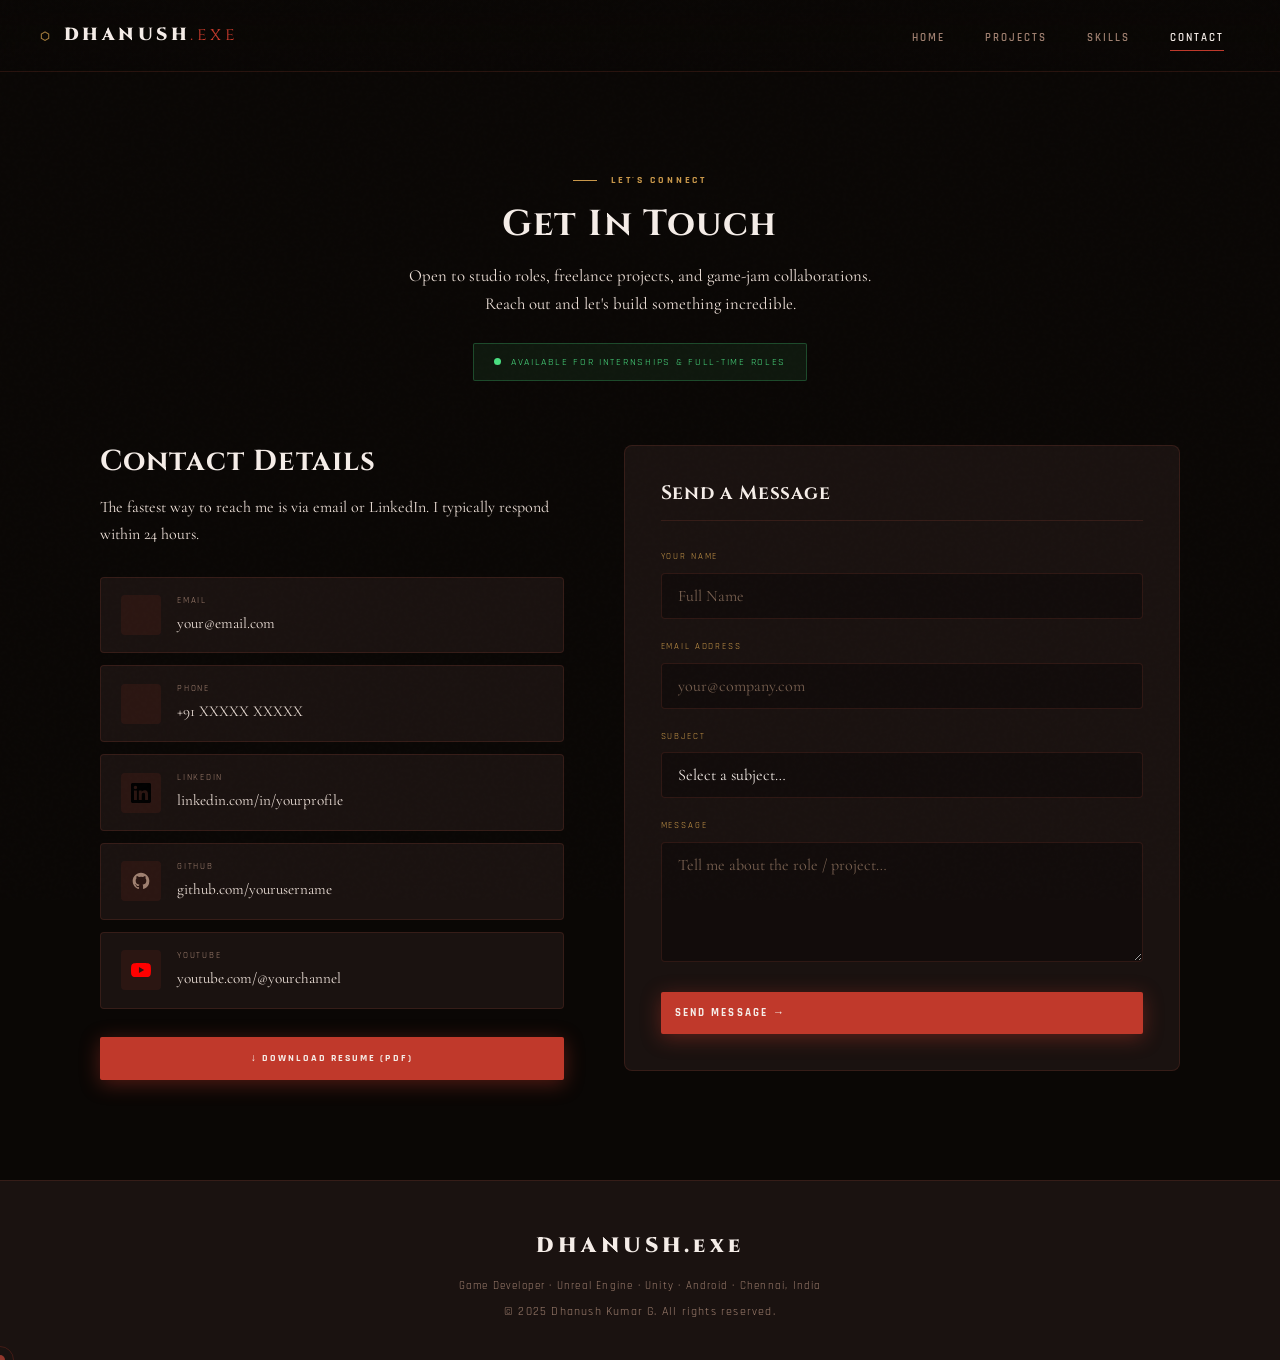
==== commit cabe32de: "newfiles" ====
--- a/contact.html
+++ b/contact.html
@@ -206,7 +206,7 @@
      ============================================================ -->
 <footer>
   <div class="footer-logo">DHANUSH<span style="color:var(--cyan)">.exe</span></div>
-  <p>Game Developer · Unreal Engine · Android · Chennai, India</p>
+  <p>Game Developer · Unreal Engine · Unity · Android · Chennai, India</p>
   <p style="font-size:0.75rem;">© 2025 Dhanush Kumar G. All rights reserved.</p>
 </footer>
 
--- a/style.css
+++ b/style.css
@@ -27,6 +27,9 @@
   --off-white:    #ede0d8;
   --muted:        #a08070;
   --muted2:       #786050;
+
+  --unity:        #6a8caf;
+  --unity-light:  #8fb0d6;
 
   --font-h:       'Cinzel', serif;
   --font-body:    'Cormorant Garamond', serif;
@@ -869,6 +872,7 @@
 }
 .badge-ue  { background: rgba(192,57,43,0.9); color: #fff; }
 .badge-android { background: rgba(201,152,74,0.9); color: #0a0705; }
+.badge-unity { background: rgba(106,140,175,0.92); color: #fff; }
 
 .project-card-body { padding: 24px; }
 
@@ -901,6 +905,11 @@
   margin-bottom: 16px;
 }
 
+.project-card.featured .project-card-body p {
+  font-size: 1rem;
+  max-width: 640px;
+}
+
 .project-tags {
   display: flex;
   gap: 6px;
@@ -911,7 +920,35 @@
 .project-links {
   display: flex;
   gap: 10px;
-}
+  flex-wrap: wrap;
+}
+
+/* Media count badge — shows how many images/videos a project has */
+.media-count-badge {
+  position: absolute;
+  bottom: 12px;
+  right: 12px;
+  display: flex;
+  gap: 8px;
+  font-family: var(--font-ui);
+  font-size: 0.58rem;
+  font-weight: 600;
+  letter-spacing: 0.08em;
+  text-transform: uppercase;
+  z-index: 2;
+}
+.media-count-pill {
+  display: flex;
+  align-items: center;
+  gap: 5px;
+  padding: 5px 10px;
+  background: rgba(10,7,5,0.75);
+  backdrop-filter: blur(6px);
+  border: 1px solid rgba(255,255,255,0.12);
+  border-radius: 2px;
+  color: var(--white);
+}
+.media-count-pill svg { width: 12px; height: 12px; flex-shrink: 0; }
 
 /* ── CONTACT PAGE ────────────────────────────────────────────── */
 .contact-wrap {
@@ -1107,6 +1144,452 @@
   background:
     radial-gradient(ellipse 80% 60% at 50% 50%, rgba(120,40,30,0.06) 0%, transparent 70%);
   position: relative;
+}
+
+/* ── ENGINE STRIP (homepage) ─────────────────────────────────── */
+.engine-strip {
+  display: grid;
+  grid-template-columns: repeat(3, 1fr);
+  gap: 20px;
+}
+.engine-card {
+  position: relative;
+  padding: 32px 28px;
+  background: var(--surface);
+  border: 1px solid var(--border);
+  border-radius: var(--radius-lg);
+  overflow: hidden;
+  transition: transform 0.3s ease, border-color 0.3s ease;
+}
+.engine-card:hover { transform: translateY(-4px); }
+.engine-card::before {
+  content: '';
+  position: absolute;
+  top: 0; left: 0; right: 0;
+  height: 2px;
+  background: var(--accent, var(--crimson));
+}
+.engine-card.unreal { --accent: #c0392b; }
+.engine-card.unreal:hover { border-color: rgba(192,57,43,0.4); }
+.engine-card.unity  { --accent: #6a8caf; }
+.engine-card.unity:hover { border-color: rgba(106,140,175,0.4); }
+.engine-card.android { --accent: #c9984a; }
+.engine-card.android:hover { border-color: rgba(201,152,74,0.4); }
+
+.engine-card-icon {
+  width: 44px; height: 44px;
+  display: flex; align-items: center; justify-content: center;
+  background: color-mix(in srgb, var(--accent) 15%, transparent);
+  border-radius: var(--radius);
+  margin-bottom: 18px;
+  color: var(--accent);
+}
+.engine-card-icon svg { width: 22px; height: 22px; }
+
+.engine-card h3 {
+  font-family: var(--font-h);
+  font-size: 1.05rem;
+  color: var(--white);
+  margin-bottom: 8px;
+}
+.engine-card p {
+  font-size: 0.92rem;
+  color: var(--muted);
+  margin-bottom: 16px;
+}
+.engine-card-count {
+  font-family: var(--font-ui);
+  font-size: 0.58rem;
+  letter-spacing: 0.18em;
+  text-transform: uppercase;
+  color: var(--accent);
+}
+
+/* ── PROCESS / APPROACH STRIP (homepage) ─────────────────────── */
+.process-strip {
+  display: grid;
+  grid-template-columns: repeat(auto-fit, minmax(220px, 1fr));
+  gap: 28px;
+}
+.process-item { position: relative; padding-left: 0; }
+.process-num {
+  font-family: var(--font-h);
+  font-size: 0.75rem;
+  color: var(--gold);
+  letter-spacing: 0.15em;
+  margin-bottom: 10px;
+  display: block;
+}
+.process-item h4 {
+  font-family: var(--font-h);
+  font-size: 1.05rem;
+  color: var(--white);
+  margin-bottom: 10px;
+  font-weight: 600;
+}
+.process-item p {
+  font-size: 0.92rem;
+  color: var(--muted);
+}
+
+/* ── PROJECT DETAIL PAGE ─────────────────────────────────────── */
+.detail-hero {
+  padding: 64px 40px 0;
+  max-width: 1160px;
+  margin: 0 auto;
+}
+.back-link {
+  display: inline-flex;
+  align-items: center;
+  gap: 8px;
+  font-family: var(--font-ui);
+  font-size: 0.62rem;
+  letter-spacing: 0.18em;
+  text-transform: uppercase;
+  color: var(--muted);
+  margin-bottom: 32px;
+  transition: color 0.2s;
+}
+.back-link:hover { color: var(--crimson); }
+
+.detail-meta-row {
+  display: flex;
+  align-items: center;
+  gap: 14px;
+  flex-wrap: wrap;
+  margin-bottom: 18px;
+}
+.detail-engine-badge {
+  font-family: var(--font-ui);
+  font-size: 0.6rem;
+  font-weight: 700;
+  letter-spacing: 0.15em;
+  text-transform: uppercase;
+  padding: 6px 14px;
+  border-radius: 2px;
+}
+.detail-meta-row .project-type,
+.detail-meta-row .project-year { font-size: 0.62rem; }
+
+.detail-hero h1 {
+  font-size: clamp(2rem, 4.5vw, 3.4rem);
+  color: var(--white);
+  margin-bottom: 18px;
+  max-width: 880px;
+}
+.detail-summary {
+  font-size: 1.15rem;
+  font-style: italic;
+  color: var(--blush);
+  max-width: 760px;
+  margin-bottom: 32px;
+}
+.detail-stats-row {
+  display: flex;
+  gap: 32px;
+  flex-wrap: wrap;
+  padding: 24px 0;
+  border-top: 1px solid var(--border);
+  border-bottom: 1px solid var(--border);
+  margin-bottom: 48px;
+}
+.detail-stat dt {
+  font-family: var(--font-ui);
+  font-size: 0.55rem;
+  letter-spacing: 0.18em;
+  text-transform: uppercase;
+  color: var(--gold);
+  margin-bottom: 4px;
+}
+.detail-stat dd {
+  font-family: var(--font-body);
+  font-size: 1rem;
+  color: var(--off-white);
+}
+
+/* Main gallery — hero image with thumbnail strip */
+.gallery-wrap {
+  max-width: 1160px;
+  margin: 0 auto 64px;
+  padding: 0 40px;
+}
+.gallery-main {
+  position: relative;
+  border-radius: var(--radius-lg);
+  overflow: hidden;
+  border: 1px solid var(--border);
+  background: var(--surface);
+  aspect-ratio: 16/9;
+  cursor: zoom-in;
+}
+.gallery-main img {
+  width: 100%;
+  height: 100%;
+  object-fit: cover;
+  transition: opacity 0.25s ease;
+}
+.gallery-main .gallery-nav-btn {
+  position: absolute;
+  top: 50%;
+  transform: translateY(-50%);
+  width: 44px; height: 44px;
+  display: flex; align-items: center; justify-content: center;
+  background: rgba(10,7,5,0.6);
+  backdrop-filter: blur(6px);
+  border: 1px solid rgba(255,255,255,0.15);
+  border-radius: 50%;
+  color: var(--white);
+  cursor: pointer;
+  transition: all 0.2s;
+  z-index: 5;
+}
+.gallery-main .gallery-nav-btn:hover { background: rgba(192,57,43,0.7); border-color: var(--crimson); }
+.gallery-main .gallery-nav-prev { left: 16px; }
+.gallery-main .gallery-nav-next { right: 16px; }
+.gallery-main .gallery-expand-hint {
+  position: absolute;
+  bottom: 14px; right: 14px;
+  font-family: var(--font-ui);
+  font-size: 0.55rem;
+  letter-spacing: 0.15em;
+  text-transform: uppercase;
+  padding: 6px 12px;
+  background: rgba(10,7,5,0.65);
+  backdrop-filter: blur(6px);
+  border-radius: 2px;
+  color: var(--white);
+  pointer-events: none;
+}
+.gallery-counter {
+  position: absolute;
+  top: 14px; right: 14px;
+  font-family: var(--font-ui);
+  font-size: 0.6rem;
+  letter-spacing: 0.1em;
+  padding: 6px 12px;
+  background: rgba(10,7,5,0.65);
+  backdrop-filter: blur(6px);
+  border-radius: 2px;
+  color: var(--white);
+  z-index: 5;
+}
+.gallery-caption {
+  margin-top: 14px;
+  font-size: 0.9rem;
+  font-style: italic;
+  color: var(--muted);
+  text-align: center;
+}
+
+.gallery-thumbs {
+  display: flex;
+  gap: 10px;
+  margin-top: 16px;
+  overflow-x: auto;
+  padding-bottom: 6px;
+}
+.gallery-thumbs::-webkit-scrollbar { height: 4px; }
+.gallery-thumb {
+  flex: 0 0 100px;
+  aspect-ratio: 16/10;
+  border-radius: var(--radius);
+  overflow: hidden;
+  border: 1px solid var(--border);
+  cursor: pointer;
+  opacity: 0.55;
+  transition: all 0.2s;
+}
+.gallery-thumb img { width: 100%; height: 100%; object-fit: cover; }
+.gallery-thumb:hover { opacity: 0.85; }
+.gallery-thumb.active { opacity: 1; border-color: var(--crimson); box-shadow: 0 0 0 1px var(--crimson); }
+
+/* Lightbox */
+.lightbox-overlay {
+  position: fixed;
+  inset: 0;
+  background: rgba(5,3,2,0.96);
+  z-index: 5000;
+  display: none;
+  align-items: center;
+  justify-content: center;
+  padding: 40px;
+  backdrop-filter: blur(4px);
+}
+.lightbox-overlay.open { display: flex; }
+.lightbox-overlay img {
+  max-width: 100%;
+  max-height: 80vh;
+  object-fit: contain;
+  border-radius: var(--radius);
+  box-shadow: 0 20px 80px rgba(0,0,0,0.6);
+}
+.lightbox-close {
+  position: absolute;
+  top: 24px; right: 32px;
+  width: 44px; height: 44px;
+  display: flex; align-items: center; justify-content: center;
+  border: 1px solid rgba(255,255,255,0.2);
+  border-radius: 50%;
+  color: var(--white);
+  cursor: pointer;
+  font-size: 1.2rem;
+  transition: all 0.2s;
+}
+.lightbox-close:hover { border-color: var(--crimson); color: var(--crimson); background: rgba(192,57,43,0.1); }
+.lightbox-caption {
+  position: absolute;
+  bottom: 32px; left: 0; right: 0;
+  text-align: center;
+  font-style: italic;
+  color: var(--muted);
+  font-size: 0.95rem;
+}
+.lightbox-overlay .gallery-nav-btn {
+  position: absolute;
+  top: 50%;
+  transform: translateY(-50%);
+  width: 50px; height: 50px;
+  display: flex; align-items: center; justify-content: center;
+  border: 1px solid rgba(255,255,255,0.2);
+  border-radius: 50%;
+  color: var(--white);
+  cursor: pointer;
+  transition: all 0.2s;
+}
+.lightbox-overlay .gallery-nav-btn:hover { border-color: var(--crimson); background: rgba(192,57,43,0.15); }
+.lightbox-overlay .gallery-nav-prev { left: 24px; }
+.lightbox-overlay .gallery-nav-next { right: 24px; }
+
+/* Video grid on detail page */
+.video-tabs-wrap { max-width: 1160px; margin: 0 auto 64px; padding: 0 40px; }
+.video-tabs {
+  display: flex;
+  gap: 8px;
+  flex-wrap: wrap;
+  margin-bottom: 20px;
+}
+.video-tab {
+  font-family: var(--font-ui);
+  font-size: 0.6rem;
+  font-weight: 600;
+  letter-spacing: 0.12em;
+  text-transform: uppercase;
+  padding: 9px 18px;
+  background: var(--surface);
+  border: 1px solid var(--border);
+  border-radius: 2px;
+  color: var(--muted);
+  cursor: pointer;
+  transition: all 0.2s;
+}
+.video-tab:hover { border-color: rgba(192,57,43,0.4); color: var(--white); }
+.video-tab.active { background: var(--crimson); border-color: var(--crimson); color: var(--white); }
+
+/* Two-column detail body: long description + sidebar facts */
+.detail-body-grid {
+  max-width: 1160px;
+  margin: 0 auto;
+  padding: 0 40px 100px;
+  display: grid;
+  grid-template-columns: 1.7fr 1fr;
+  gap: 64px;
+  align-items: start;
+}
+.detail-prose p {
+  font-size: 1.08rem;
+  color: var(--off-white);
+  margin-bottom: 22px;
+  line-height: 1.8;
+}
+.detail-prose h3 {
+  font-family: var(--font-h);
+  font-size: 1.25rem;
+  color: var(--white);
+  margin: 40px 0 18px;
+}
+.detail-feature-list {
+  list-style: none;
+  display: flex;
+  flex-direction: column;
+  gap: 12px;
+}
+.detail-feature-list li {
+  display: flex;
+  gap: 12px;
+  font-size: 1rem;
+  color: var(--off-white);
+  align-items: flex-start;
+}
+.detail-feature-list li::before {
+  content: '⚔';
+  color: var(--crimson);
+  font-size: 0.85rem;
+  flex-shrink: 0;
+  margin-top: 3px;
+}
+
+.detail-sidebar {
+  position: sticky;
+  top: calc(var(--nav-h) + 24px);
+  display: flex;
+  flex-direction: column;
+  gap: 24px;
+}
+.sidebar-card {
+  padding: 24px;
+  background: var(--surface);
+  border: 1px solid var(--border);
+  border-radius: var(--radius);
+}
+.sidebar-card h4 {
+  font-family: var(--font-ui);
+  font-size: 0.6rem;
+  letter-spacing: 0.2em;
+  text-transform: uppercase;
+  color: var(--gold);
+  margin-bottom: 14px;
+}
+.sidebar-card p { font-size: 0.95rem; color: var(--off-white); margin-bottom: 0; }
+.sidebar-tools {
+  display: flex;
+  flex-wrap: wrap;
+  gap: 6px;
+}
+.sidebar-links { display: flex; flex-direction: column; gap: 10px; margin-top: 4px; }
+.sidebar-links .btn { width: 100%; justify-content: center; }
+
+/* Next project nav */
+.next-project {
+  max-width: 1160px;
+  margin: 0 auto 100px;
+  padding: 0 40px;
+}
+.next-project-card {
+  display: flex;
+  justify-content: space-between;
+  align-items: center;
+  padding: 32px 36px;
+  background: var(--surface);
+  border: 1px solid var(--border);
+  border-radius: var(--radius-lg);
+  transition: all 0.25s;
+}
+.next-project-card:hover {
+  border-color: rgba(192,57,43,0.4);
+  transform: translateX(4px);
+}
+.next-project-label {
+  font-family: var(--font-ui);
+  font-size: 0.58rem;
+  letter-spacing: 0.2em;
+  text-transform: uppercase;
+  color: var(--muted);
+  margin-bottom: 6px;
+}
+.next-project-title {
+  font-family: var(--font-h);
+  font-size: 1.3rem;
+  color: var(--white);
 }
 
 /* ── RESPONSIVE ──────────────────────────────────────────────── */
@@ -1127,6 +1610,13 @@
   .section { padding: 60px 20px; }
   .stat-strip { flex-wrap: wrap; }
   .stat-item { min-width: 50%; border-bottom: 1px solid var(--border); }
+  .engine-strip { grid-template-columns: 1fr; }
+  .detail-body-grid { grid-template-columns: 1fr; padding: 0 20px 80px; gap: 40px; }
+  .detail-sidebar { position: static; }
+  .detail-hero { padding: 48px 20px 0; }
+  .gallery-wrap, .video-tabs-wrap, .next-project { padding: 0 20px; }
+  .gallery-main .gallery-nav-btn { width: 36px; height: 36px; }
+  .next-project-card { flex-direction: column; align-items: flex-start; gap: 12px; }
 }
 
 @media (max-width: 600px) {
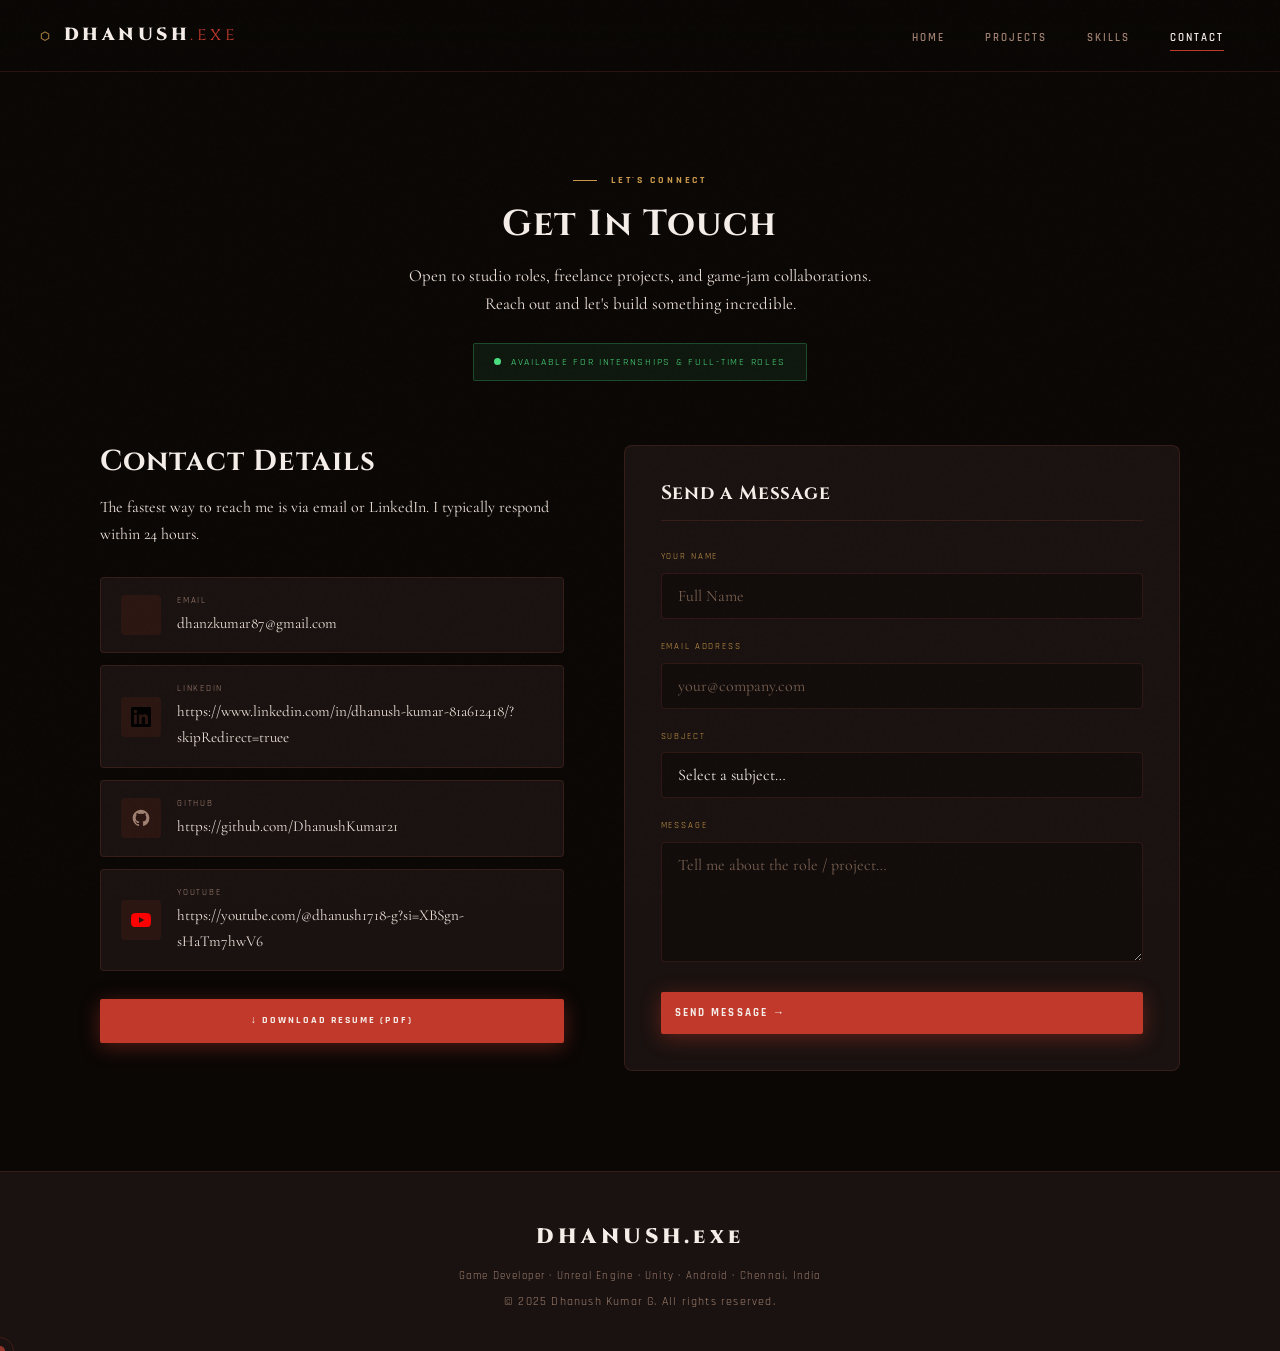
==== commit 61a43461: "Contact Me Tab Done" ====
--- a/contact.html
+++ b/contact.html
@@ -64,7 +64,7 @@
         <div class="contact-links">
 
           <!-- EMAIL — 🔥 REPLACE: your real email -->
-          <a href="mailto:your@email.com" class="contact-link-item">
+          <a href="dhanzkumar87@gmail.com" class="contact-link-item">
             <div class="contact-link-icon">
               <svg viewBox="0 0 24 24" fill="none" stroke="var(--orange)" stroke-width="1.5" width="20" height="20">
                 <path d="M4 4h16c1.1 0 2 .9 2 2v12c0 1.1-.9 2-2 2H4c-1.1 0-2-.9-2-2V6c0-1.1.9-2 2-2z"/>
@@ -74,12 +74,12 @@
             <div>
               <div class="contact-link-label">Email</div>
               <!-- 🔥 REPLACE -->
-              <div class="contact-link-value">your@email.com</div>
+              <div class="contact-link-value">dhanzkumar87@gmail.com</div>
             </div>
           </a>
 
           <!-- PHONE (optional) — 🔥 REPLACE or remove this block -->
-          <a href="tel:+91XXXXXXXXXX" class="contact-link-item">
+          <!-- <a href="tel:+91XXXXXXXXXX" class="contact-link-item">
             <div class="contact-link-icon">
               <svg viewBox="0 0 24 24" fill="none" stroke="var(--orange)" stroke-width="1.5" width="20" height="20">
                 <path d="M22 16.92v3a2 2 0 0 1-2.18 2 19.79 19.79 0 0 1-8.63-3.07A19.5 19.5 0 0 1 4.69 13 19.79 19.79 0 0 1 1.61 4.45 2 2 0 0 1 3.58 2.25h3a2 2 0 0 1 2 1.72c.127.96.361 1.903.7 2.81a2 2 0 0 1-.45 2.11L7.91 9.91a16 16 0 0 0 6 6l1.27-1.27a2 2 0 0 1 2.11-.45c.907.339 1.85.573 2.81.7A2 2 0 0 1 22 16.92z"/>
@@ -87,13 +87,13 @@
             </div>
             <div>
               <div class="contact-link-label">Phone</div>
-              <!-- 🔥 REPLACE -->
+              
               <div class="contact-link-value">+91 XXXXX XXXXX</div>
             </div>
-          </a>
+          </a> -->
 
           <!-- LINKEDIN — 🔥 REPLACE href and username -->
-          <a href="https://linkedin.com/in/yourprofile" target="_blank" class="contact-link-item">
+          <a href="https://www.linkedin.com/in/dhanush-kumar-81a612418/?skipRedirect=true" target="_blank" class="contact-link-item">
             <div class="contact-link-icon">
               <svg viewBox="0 0 24 24" fill="var(--cyan)" width="20" height="20">
                 <path d="M20.447 20.452h-3.554v-5.569c0-1.328-.027-3.037-1.852-3.037-1.853 0-2.136 1.445-2.136 2.939v5.667H9.351V9h3.414v1.561h.046c.477-.9 1.637-1.85 3.37-1.85 3.601 0 4.267 2.37 4.267 5.455v6.286zM5.337 7.433a2.062 2.062 0 0 1-2.063-2.065 2.064 2.064 0 1 1 2.063 2.065zm1.782 13.019H3.555V9h3.564v11.452zM22.225 0H1.771C.792 0 0 .774 0 1.729v20.542C0 23.227.792 24 1.771 24h20.451C23.2 24 24 23.227 24 22.271V1.729C24 .774 23.2 0 22.222 0h.003z"/>
@@ -102,12 +102,12 @@
             <div>
               <div class="contact-link-label">LinkedIn</div>
               <!-- 🔥 REPLACE -->
-              <div class="contact-link-value">linkedin.com/in/yourprofile</div>
+              <div class="contact-link-value">https://www.linkedin.com/in/dhanush-kumar-81a612418/?skipRedirect=truee</div>
             </div>
           </a>
 
           <!-- GITHUB — 🔥 REPLACE href and username -->
-          <a href="https://github.com/yourusername" target="_blank" class="contact-link-item">
+          <a href="https://github.com/DhanushKumar21" target="_blank" class="contact-link-item">
             <div class="contact-link-icon">
               <svg viewBox="0 0 24 24" fill="var(--muted)" width="20" height="20">
                 <path d="M12 2C6.477 2 2 6.484 2 12.017c0 4.425 2.865 8.18 6.839 9.504.5.092.682-.217.682-.483 0-.237-.008-.868-.013-1.703-2.782.605-3.369-1.343-3.369-1.343-.454-1.158-1.11-1.466-1.11-1.466-.908-.62.069-.608.069-.608 1.003.07 1.531 1.032 1.531 1.032.892 1.53 2.341 1.088 2.91.832.092-.647.35-1.088.636-1.338-2.22-.253-4.555-1.113-4.555-4.951 0-1.093.39-1.988 1.029-2.688-.103-.253-.446-1.272.098-2.65 0 0 .84-.27 2.75 1.026A9.564 9.564 0 0 1 12 6.844a9.59 9.59 0 0 1 2.504.337c1.909-1.296 2.747-1.027 2.747-1.027.546 1.379.202 2.398.1 2.651.64.7 1.028 1.595 1.028 2.688 0 3.848-2.339 4.695-4.566 4.943.359.309.678.92.678 1.855 0 1.338-.012 2.419-.012 2.747 0 .268.18.58.688.482A10.019 10.019 0 0 0 22 12.017C22 6.484 17.522 2 12 2z"/>
@@ -116,12 +116,12 @@
             <div>
               <div class="contact-link-label">GitHub</div>
               <!-- 🔥 REPLACE -->
-              <div class="contact-link-value">github.com/yourusername</div>
+              <div class="contact-link-value">https://github.com/DhanushKumar21</div>
             </div>
           </a>
 
           <!-- YOUTUBE — 🔥 REPLACE href and channel name -->
-          <a href="https://youtube.com/@yourchannel" target="_blank" class="contact-link-item">
+          <a href="https://youtube.com/@dhanush1718-g?si=XBSgn-sHaTm7hwV6" target="_blank" class="contact-link-item">
             <div class="contact-link-icon">
               <svg viewBox="0 0 24 24" fill="#ff0000" width="20" height="20">
                 <path d="M23.498 6.186a3.016 3.016 0 0 0-2.122-2.136C19.505 3.545 12 3.545 12 3.545s-7.505 0-9.377.505A3.017 3.017 0 0 0 .502 6.186C0 8.07 0 12 0 12s0 3.93.502 5.814a3.016 3.016 0 0 0 2.122 2.136c1.871.505 9.376.505 9.376.505s7.505 0 9.377-.505a3.015 3.015 0 0 0 2.122-2.136C24 15.93 24 12 24 12s0-3.93-.502-5.814zM9.545 15.568V8.432L15.818 12l-6.273 3.568z"/>
@@ -130,7 +130,7 @@
             <div>
               <div class="contact-link-label">YouTube</div>
               <!-- 🔥 REPLACE -->
-              <div class="contact-link-value">youtube.com/@yourchannel</div>
+              <div class="contact-link-value">https://youtube.com/@dhanush1718-g?si=XBSgn-sHaTm7hwV6</div>
             </div>
           </a>
 
@@ -139,7 +139,7 @@
         <!-- Resume download -->
         <div style="margin-top:28px;">
           <!-- 🔥 REPLACE: Link to your resume PDF placed in assets/resume.pdf -->
-          <a href="assets/resume.pdf" download class="btn btn-primary" style="width:100%;text-align:center;display:block;">
+          <a href="Dhanushre.pdf" download class="btn btn-primary" style="width:100%;text-align:center;display:block;">
             ↓ Download Resume (PDF)
           </a>
         </div>
--- a/style.css
+++ b/style.css
@@ -833,12 +833,12 @@
   box-shadow: 0 4px 16px rgba(192,57,43,0.4);
 }
 
-.projects-grid {
-  display: grid;
-  grid-template-columns: repeat(auto-fill, minmax(340px, 1fr));
-  gap: 24px;
-  padding: 0 40px 80px;
-  max-width: 1200px;
+.projects-list {
+  display: flex;
+  flex-direction: column;
+  gap: 56px;
+  padding: 0 40px 100px;
+  max-width: 1280px;
   margin: 0 auto;
 }
 
@@ -847,18 +847,188 @@
   border: 1px solid var(--border);
   border-radius: var(--radius-lg);
   overflow: hidden;
-  transition: transform 0.3s ease, border-color 0.3s ease, box-shadow 0.3s ease;
+  transition: border-color 0.3s ease, box-shadow 0.3s ease;
+  display: grid;
+  grid-template-columns: 1.15fr 1fr;
+  align-items: stretch;
 }
 .project-card:hover {
-  transform: translateY(-4px);
   border-color: rgba(192,57,43,0.4);
-  box-shadow: 0 12px 40px rgba(0,0,0,0.4), 0 0 40px rgba(192,57,43,0.12);
-}
-.project-card.featured {
-  grid-column: span 2;
-}
-
-.project-card-media { position: relative; }
+  box-shadow: 0 12px 50px rgba(0,0,0,0.45), 0 0 50px rgba(192,57,43,0.1);
+}
+
+/* ── MEDIA BLOCK: image carousel + video, switchable ── */
+.project-card-media {
+  position: relative;
+  height: 100%;
+  min-height: 380px;
+  display: flex;
+  flex-direction: column;
+}
+.project-card-media .media-panel,
+.project-card-media .media-panel.active {
+  flex: 1;
+  display: flex;
+  flex-direction: column;
+  min-height: 0;
+}
+.project-card-media .media-panel { display: none; }
+.project-card-media .media-panel.active { display: flex; }
+
+.media-mode-tabs {
+  position: absolute;
+  top: 12px; right: 12px;
+  z-index: 6;
+  display: flex;
+  gap: 4px;
+  background: rgba(10,7,5,0.6);
+  backdrop-filter: blur(6px);
+  border-radius: 3px;
+  padding: 3px;
+}
+.media-mode-tab {
+  font-family: var(--font-ui);
+  font-size: 0.55rem;
+  font-weight: 700;
+  letter-spacing: 0.1em;
+  text-transform: uppercase;
+  padding: 6px 12px;
+  border-radius: 2px;
+  color: var(--muted);
+  cursor: pointer;
+  transition: all 0.2s;
+  display: flex;
+  align-items: center;
+  gap: 5px;
+  border: none;
+  background: transparent;
+}
+.media-mode-tab svg { width: 12px; height: 12px; }
+.media-mode-tab:hover { color: var(--white); }
+.media-mode-tab.active { background: var(--crimson); color: var(--white); }
+
+/* Image carousel */
+.carousel {
+  position: relative;
+  flex: 1;
+  min-height: 0;
+  overflow: hidden;
+  background: var(--surface2);
+}
+.carousel-track {
+  display: flex;
+  height: 100%;
+  transition: transform 0.45s cubic-bezier(0.4, 0, 0.2, 1);
+}
+.carousel-slide {
+  flex: 0 0 100%;
+  height: 100%;
+  position: relative;
+}
+.carousel-slide img {
+  width: 100%;
+  height: 100%;
+  object-fit: cover;
+}
+.carousel-slide .carousel-caption {
+  position: absolute;
+  bottom: 0; left: 0; right: 0;
+  padding: 28px 20px 14px;
+  background: linear-gradient(0deg, rgba(10,7,5,0.85) 0%, transparent 100%);
+  font-size: 0.85rem;
+  font-style: italic;
+  color: var(--off-white);
+}
+.carousel-arrow {
+  position: absolute;
+  top: 50%;
+  transform: translateY(-50%);
+  width: 40px; height: 40px;
+  display: flex; align-items: center; justify-content: center;
+  background: rgba(10,7,5,0.55);
+  backdrop-filter: blur(6px);
+  border: 1px solid rgba(255,255,255,0.15);
+  border-radius: 50%;
+  color: var(--white);
+  cursor: pointer;
+  z-index: 5;
+  transition: all 0.2s;
+}
+.carousel-arrow:hover { background: rgba(192,57,43,0.7); border-color: var(--crimson); }
+.carousel-arrow.prev { left: 14px; }
+.carousel-arrow.next { right: 14px; }
+
+.carousel-dots {
+  position: absolute;
+  bottom: 14px;
+  left: 50%;
+  transform: translateX(-50%);
+  display: flex;
+  gap: 6px;
+  z-index: 5;
+}
+.carousel-dot {
+  width: 6px; height: 6px;
+  border-radius: 50%;
+  background: rgba(255,255,255,0.35);
+  cursor: pointer;
+  transition: all 0.2s;
+}
+.carousel-dot.active { background: var(--crimson); width: 18px; border-radius: 3px; }
+
+.carousel-counter {
+  position: absolute;
+  top: 14px; left: 14px;
+  font-family: var(--font-ui);
+  font-size: 0.6rem;
+  letter-spacing: 0.1em;
+  padding: 5px 11px;
+  background: rgba(10,7,5,0.6);
+  backdrop-filter: blur(6px);
+  border-radius: 2px;
+  color: var(--white);
+  z-index: 5;
+}
+
+/* Video panel (multiple videos via inner tabs) */
+.video-panel-tabs {
+  display: flex;
+  gap: 6px;
+  flex-wrap: wrap;
+  padding: 52px 16px 0;
+  background: var(--black);
+}
+.video-panel-tab {
+  font-family: var(--font-ui);
+  font-size: 0.58rem;
+  font-weight: 600;
+  letter-spacing: 0.08em;
+  text-transform: uppercase;
+  padding: 7px 14px;
+  background: var(--surface);
+  border: 1px solid var(--border);
+  border-radius: 2px 2px 0 0;
+  color: var(--muted);
+  cursor: pointer;
+  transition: all 0.2s;
+}
+.video-panel-tab:hover { color: var(--white); }
+.video-panel-tab.active { background: var(--crimson); border-color: var(--crimson); color: var(--white); }
+.video-panel {
+  flex: 1;
+  min-height: 0;
+  display: flex;
+  background: var(--black);
+}
+.video-panel .yt-embed-wrap {
+  background: var(--black);
+  flex: 1;
+  min-height: 0;
+  padding-bottom: 0;
+  height: auto;
+}
+.video-panel .yt-embed-wrap iframe { position: absolute; inset: 0; width: 100%; height: 100%; }
+
 .project-engine-badge {
   position: absolute;
   top: 12px; left: 12px;
@@ -869,12 +1039,21 @@
   text-transform: uppercase;
   padding: 5px 12px;
   border-radius: 2px;
+  z-index: 6;
 }
 .badge-ue  { background: rgba(192,57,43,0.9); color: #fff; }
 .badge-android { background: rgba(201,152,74,0.9); color: #0a0705; }
 .badge-unity { background: rgba(106,140,175,0.92); color: #fff; }
 
-.project-card-body { padding: 24px; }
+/* When the carousel is active, badge sits below the mode tabs row to avoid overlap */
+.project-card-media .project-engine-badge { top: 12px; }
+
+.project-card-body {
+  padding: 36px;
+  display: flex;
+  flex-direction: column;
+  justify-content: center;
+}
 
 .project-meta {
   display: flex;
@@ -883,7 +1062,7 @@
 }
 .project-type, .project-year {
   font-family: var(--font-ui);
-  font-size: 0.58rem;
+  font-size: 0.6rem;
   letter-spacing: 0.15em;
   text-transform: uppercase;
   color: var(--muted);
@@ -892,29 +1071,25 @@
 
 .project-card-body h3 {
   font-family: var(--font-h);
-  font-size: 1.05rem;
-  color: var(--white);
-  margin-bottom: 10px;
+  font-size: 1.5rem;
+  color: var(--white);
+  margin-bottom: 14px;
   font-weight: 600;
 }
 
 .project-card-body p {
-  font-size: 0.95rem;
-  color: var(--muted);
-  line-height: 1.6;
-  margin-bottom: 16px;
-}
-
-.project-card.featured .project-card-body p {
-  font-size: 1rem;
-  max-width: 640px;
+  font-size: 1.02rem;
+  color: var(--off-white);
+  line-height: 1.7;
+  margin-bottom: 20px;
+  max-width: 720px;
 }
 
 .project-tags {
   display: flex;
   gap: 6px;
   flex-wrap: wrap;
-  margin-bottom: 20px;
+  margin-bottom: 24px;
 }
 
 .project-links {
@@ -923,7 +1098,7 @@
   flex-wrap: wrap;
 }
 
-/* Media count badge — shows how many images/videos a project has */
+/* Media count badge — only shown if used elsewhere (kept for compatibility) */
 .media-count-badge {
   position: absolute;
   bottom: 12px;
@@ -1605,8 +1780,15 @@
   }
   .about-grid { grid-template-columns: 1fr; gap: 40px; }
   .contact-wrap { grid-template-columns: 1fr; }
-  .project-card.featured { grid-column: span 1; }
-  .projects-grid { grid-template-columns: 1fr; padding: 0 20px 60px; }
+  .projects-list { padding: 0 20px 60px; gap: 40px; }
+  .project-card { grid-template-columns: 1fr; }
+  .project-card-media { height: auto; min-height: 0; }
+  .carousel { aspect-ratio: 16/9; flex: none; }
+  .video-panel { aspect-ratio: 16/9; flex: none; }
+  .project-card-body { padding: 22px; }
+  .project-card-body h3 { font-size: 1.25rem; }
+  .video-panel-tabs { padding: 12px 12px 0; }
+  .media-mode-tab span { display: none; }
   .section { padding: 60px 20px; }
   .stat-strip { flex-wrap: wrap; }
   .stat-item { min-width: 50%; border-bottom: 1px solid var(--border); }
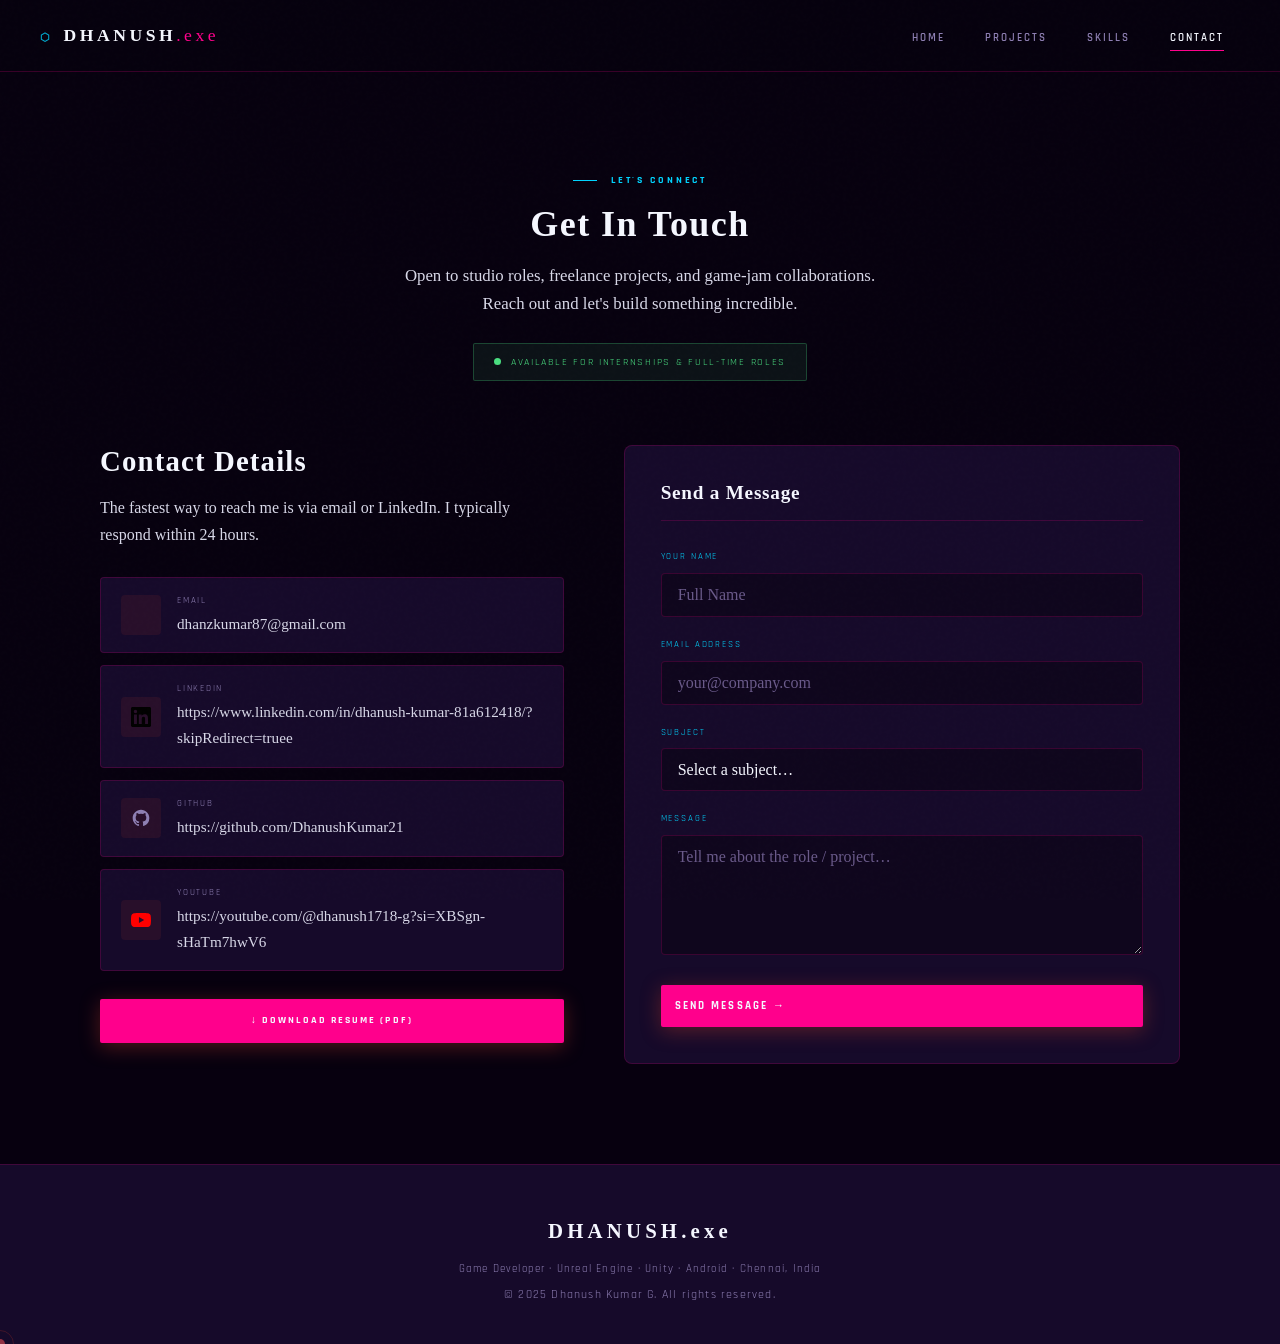
==== commit e7363ab3: "RPG" ====
--- a/contact.html
+++ b/contact.html
@@ -64,7 +64,7 @@
         <div class="contact-links">
 
           <!-- EMAIL — 🔥 REPLACE: your real email -->
-          <a href="dhanzkumar87@gmail.com" class="contact-link-item">
+          <a href="mailto:dhanzkumar87@gmail.com" class="contact-link-item">
             <div class="contact-link-icon">
               <svg viewBox="0 0 24 24" fill="none" stroke="var(--orange)" stroke-width="1.5" width="20" height="20">
                 <path d="M4 4h16c1.1 0 2 .9 2 2v12c0 1.1-.9 2-2 2H4c-1.1 0-2-.9-2-2V6c0-1.1.9-2 2-2z"/>
--- a/style.css
+++ b/style.css
@@ -3,34 +3,45 @@
    Palette: Deep black, crimson red, blush pink, warm white, gold
    ============================================================ */
 
-@import url('https://fonts.googleapis.com/css2?family=Cinzel:wght@400;600;700;900&family=Cormorant+Garamond:ital,wght@0,300;0,400;0,600;1,300;1,400&family=Rajdhani:wght@300;400;500;600;700&display=swap');
-
-/* ── CSS VARIABLES ───────────────────────────────────────────── */
+/* @import url('https://fonts.googleapis.com/css2?family=Cinzel:wght@400;600;700;900&family=Cormorant+Garamond:ital,wght@0,300;0,400;0,600;1,300;1,400&family=Rajdhani:wght@300;400;500;600;700&display=swap'); */
+
 :root {
-  --black:        #0a0705;
-  --deep:         #110d0b;
-  --surface:      #1a1210;
-  --surface2:     #221816;
-  --border:       rgba(180, 80, 60, 0.18);
-  --border-light: rgba(220,180,160,0.12);
-
-  --crimson:      #c0392b;
-  --crimson-light:#e05545;
-  --blush:        #e8a49a;
-  --rose:         #d4756a;
-  --pink-soft:    #f0c4be;
-  --gold:         #c9984a;
-  --gold-light:   #e8b96e;
-  --amber:        #d4873c;
-
-  --white:        #f5ede8;
-  --off-white:    #ede0d8;
-  --muted:        #a08070;
-  --muted2:       #786050;
-
-  --unity:        #6a8caf;
-  --unity-light:  #8fb0d6;
-
+
+  /* BACKGROUNDS */
+  --black:        #07000F;
+  --deep:         #0F0620;
+  --surface:      #160A2A;
+  --surface2:     #1E1035;
+
+  /* BORDERS */
+  --border:       rgba(255, 0, 140, 0.18);
+  --border-light: rgba(255, 0, 140, 0.12);
+
+  /* PRIMARY ACCENTS */
+  --crimson:      #FF008C;
+  --crimson-light:#FF3DA8;
+
+  /* SECONDARY ACCENTS */
+  --blush:        #D06CFF;
+  --rose:         #B34DFF;
+  --pink-soft:    #FFB3EA;
+
+  /* CYAN GLOWS */
+  --gold:         #00D4FF;
+  --gold-light:   #67E8FF;
+  --amber:        #3FE7FF;
+
+  /* TEXT */
+  --white:        #F5F7FF;
+  --off-white:    #D8D8E8;
+  --muted:        #8E7FB3;
+  --muted2:       #6A5A8A;
+
+  /* ENGINE COLORS */
+  --unity:        #00D4FF;
+  --unity-light:  #7DEBFF;
+
+  /* FONTS */
   --font-h:       'Cinzel', serif;
   --font-body:    'Cormorant Garamond', serif;
   --font-ui:      'Rajdhani', sans-serif;
@@ -39,8 +50,16 @@
   --radius-lg:    8px;
   --nav-h:        72px;
 
-  --glow-red:     0 0 40px rgba(192,57,43,0.35), 0 0 80px rgba(192,57,43,0.12);
-  --glow-gold:    0 0 30px rgba(201,152,74,0.3);
+  /* GLOWS */
+  --glow-red:
+    0 0 15px rgba(255,0,140,0.8),
+    0 0 30px rgba(255,0,140,0.6),
+    0 0 60px rgba(255,0,140,0.4);
+
+  --glow-gold:
+    0 0 15px rgba(0,212,255,0.8),
+    0 0 30px rgba(0,212,255,0.5),
+    0 0 60px rgba(0,212,255,0.3);
 }
 
 /* ── RESET ───────────────────────────────────────────────────── */
@@ -103,10 +122,13 @@
   justify-content: space-between;
   padding: 0 40px;
   z-index: 1000;
-  background: linear-gradient(180deg, rgba(10,7,5,0.95) 0%, rgba(10,7,5,0.7) 100%);
+  background:
+  rgba(7,0,15,0.75);
   border-bottom: 1px solid var(--border);
-  backdrop-filter: blur(12px);
+  backdrop-filter: blur(18px);
   transition: all 0.3s ease;
+  border-bottom:
+    1px solid rgba(255,0,140,.20);
 }
 
 .navbar.scrolled {
@@ -204,10 +226,23 @@
 .hero-bg {
   position: absolute;
   inset: 0;
+
   background:
-    radial-gradient(ellipse 60% 80% at 30% 50%, rgba(120,40,30,0.25) 0%, transparent 60%),
-    radial-gradient(ellipse 40% 60% at 80% 30%, rgba(201,152,74,0.08) 0%, transparent 50%),
-    linear-gradient(160deg, #0a0705 0%, #150e0a 40%, #1a0f0c 70%, #0d0805 100%);
+    radial-gradient(circle at 20% 30%,
+      rgba(255,0,140,0.35) 0%,
+      transparent 35%),
+
+    radial-gradient(circle at 80% 20%,
+      rgba(0,212,255,0.18) 0%,
+      transparent 35%),
+
+    linear-gradient(
+      135deg,
+      #05010A 0%,
+      #12051E 30%,
+      #180824 60%,
+      #090014 100%
+    );
 }
 
 /* Japanese torii / gate silhouette atmosphere */
@@ -294,6 +329,8 @@
   object-position: center;
   border-radius: var(--radius-lg);
   margin: 60px 40px 0;
+  opacity: 0.5;
+  padding: 50px;
 }
 
 /* Vignette on character side */
@@ -337,7 +374,7 @@
 
 .hero-name {
   font-family: var(--font-h);
-  font-size: clamp(3.5rem, 7vw, 6rem);
+  font-size: clamp(2.5rem, 6vw, 5rem);
   font-weight: 900;
   line-height: 0.95;
   color: var(--white);
@@ -1771,7 +1808,7 @@
 @media (max-width: 900px) {
   .hero-character-zone {
     width: 100%;
-    opacity: 0.3;
+    opacity: 1;
     z-index: 0;
   }
   .hero-content {
